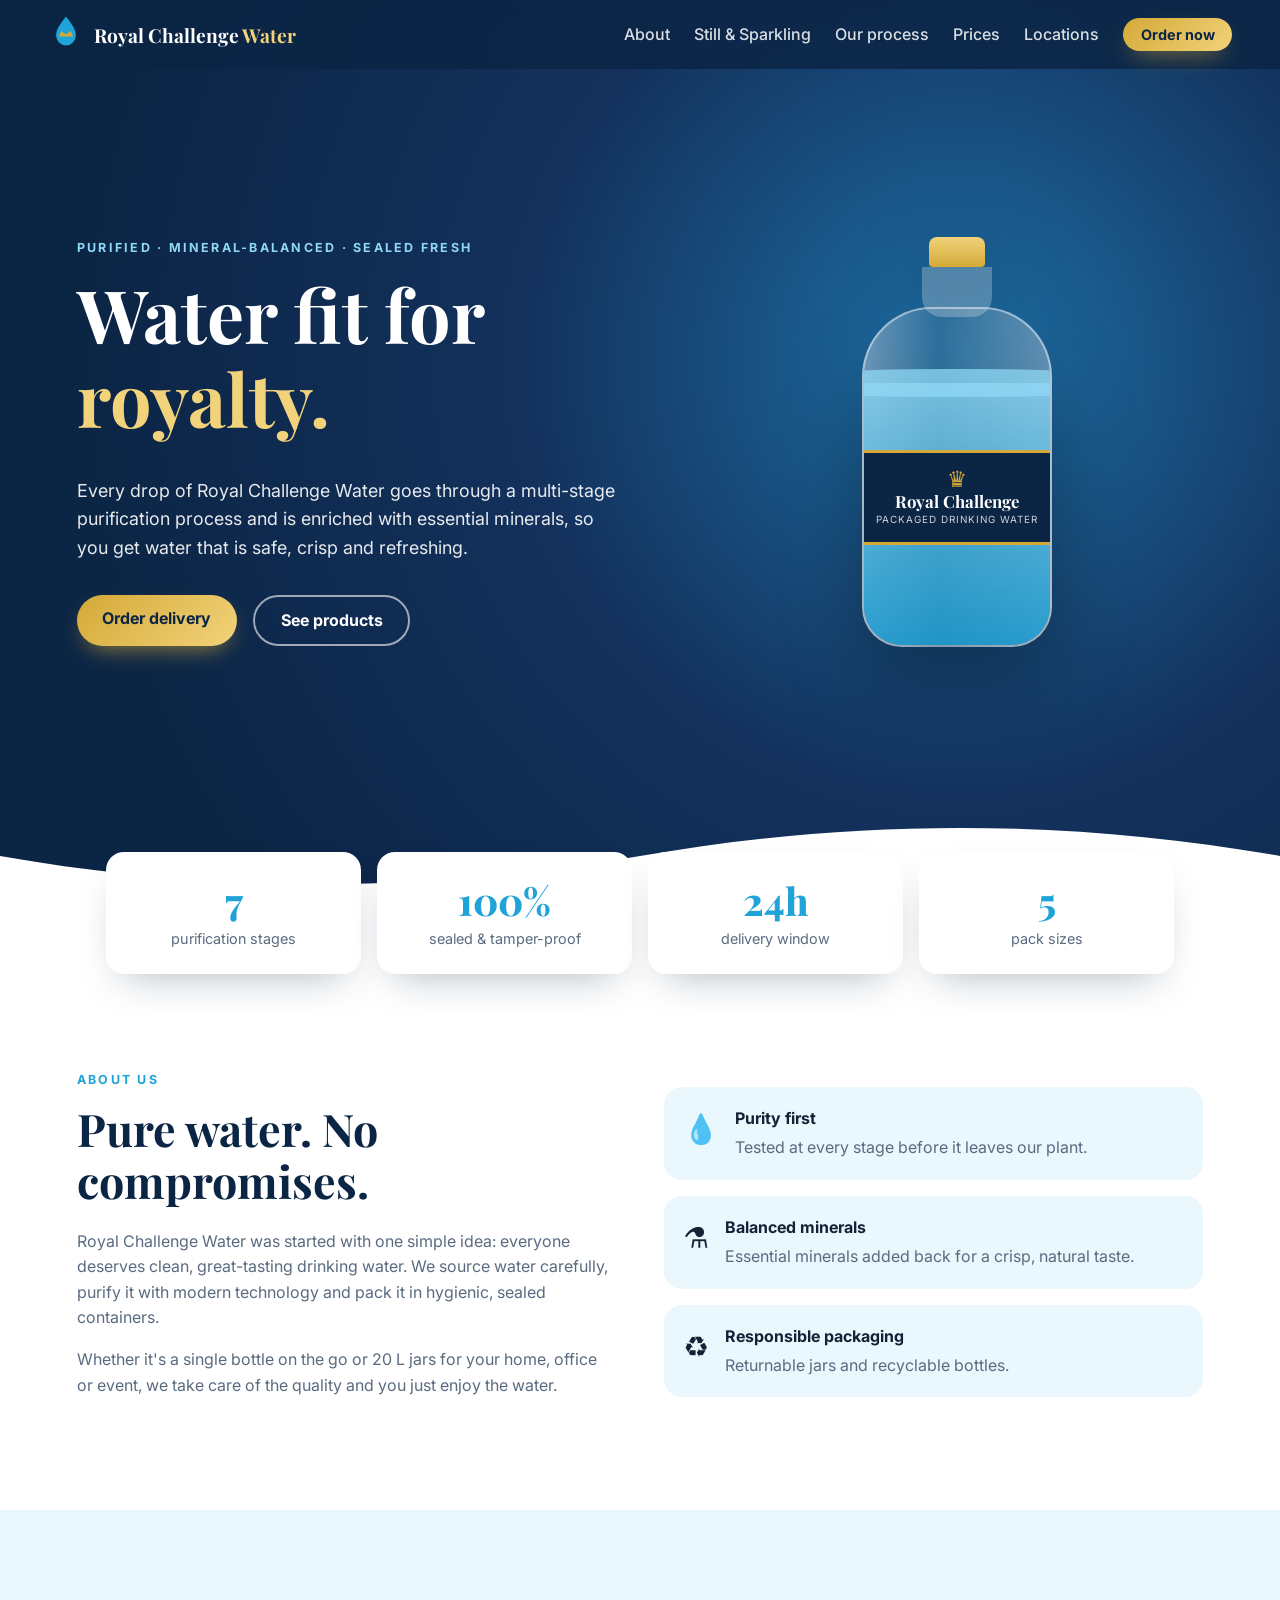
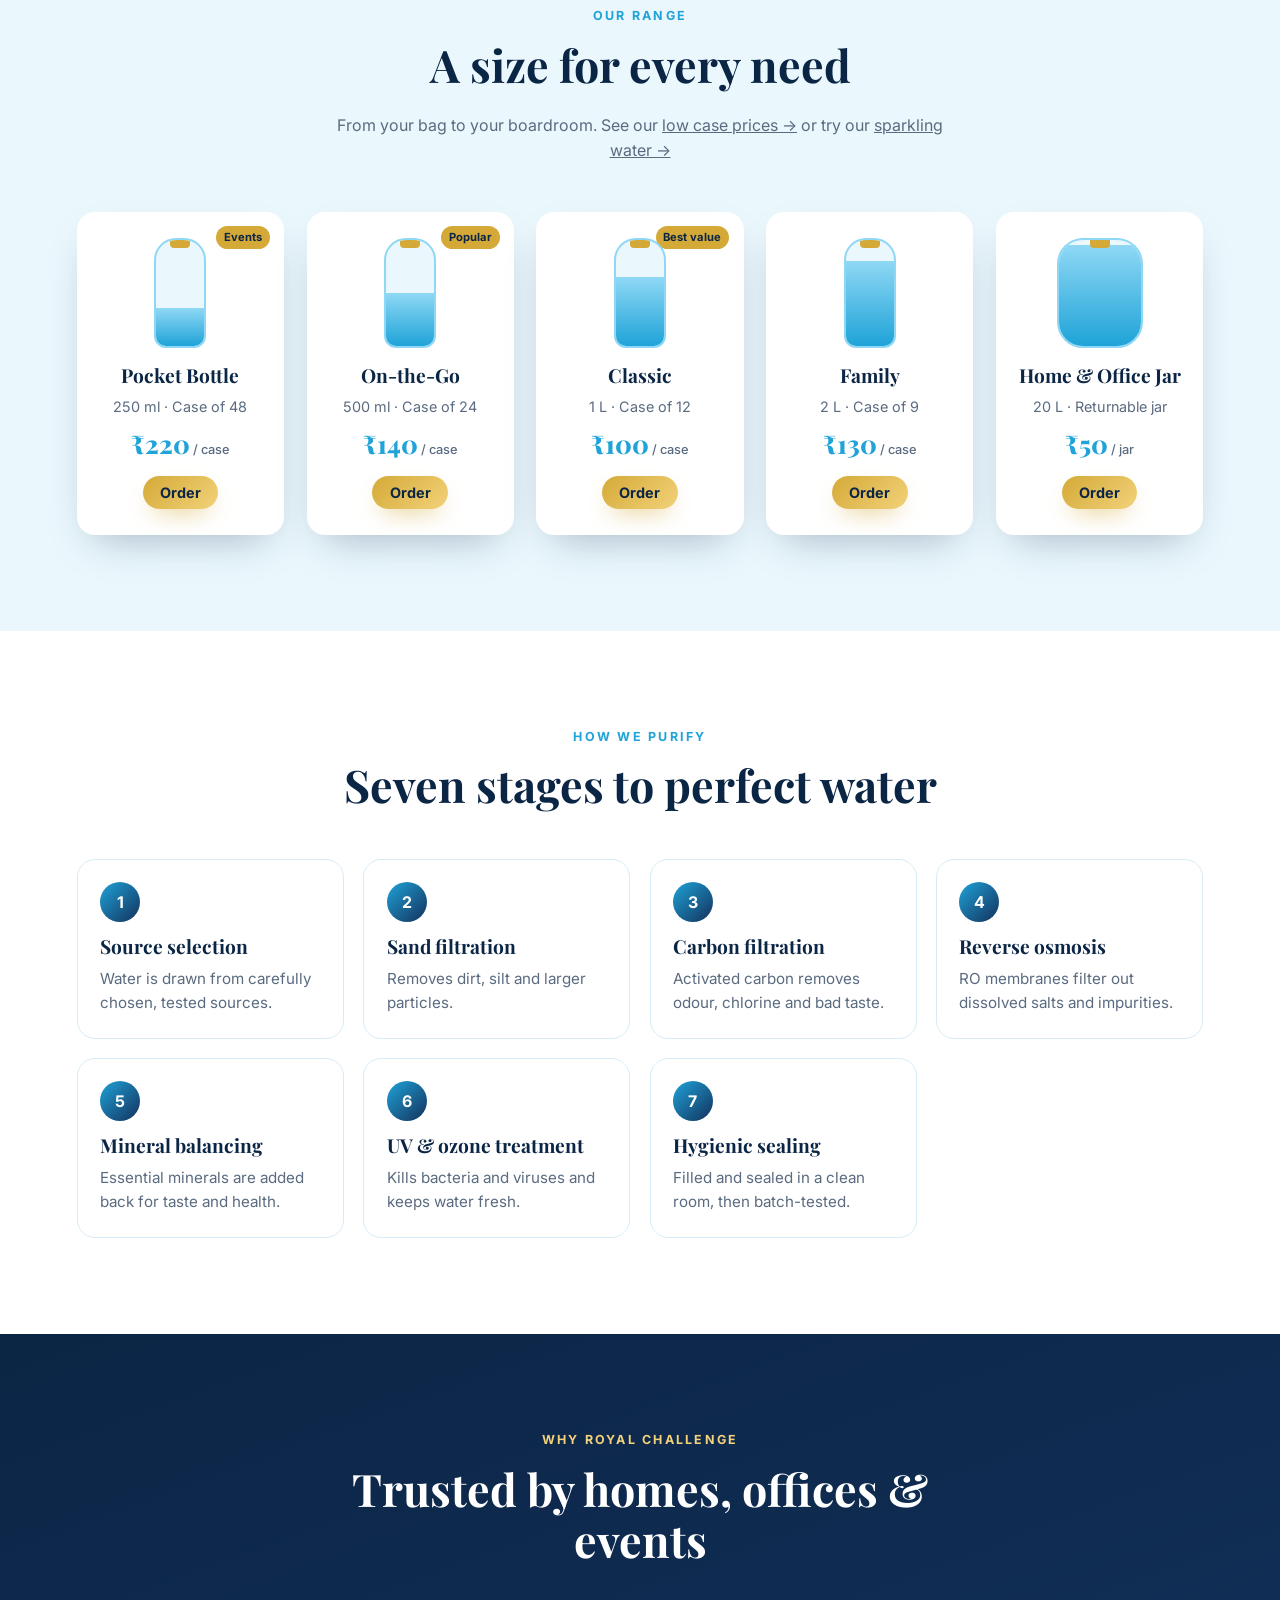
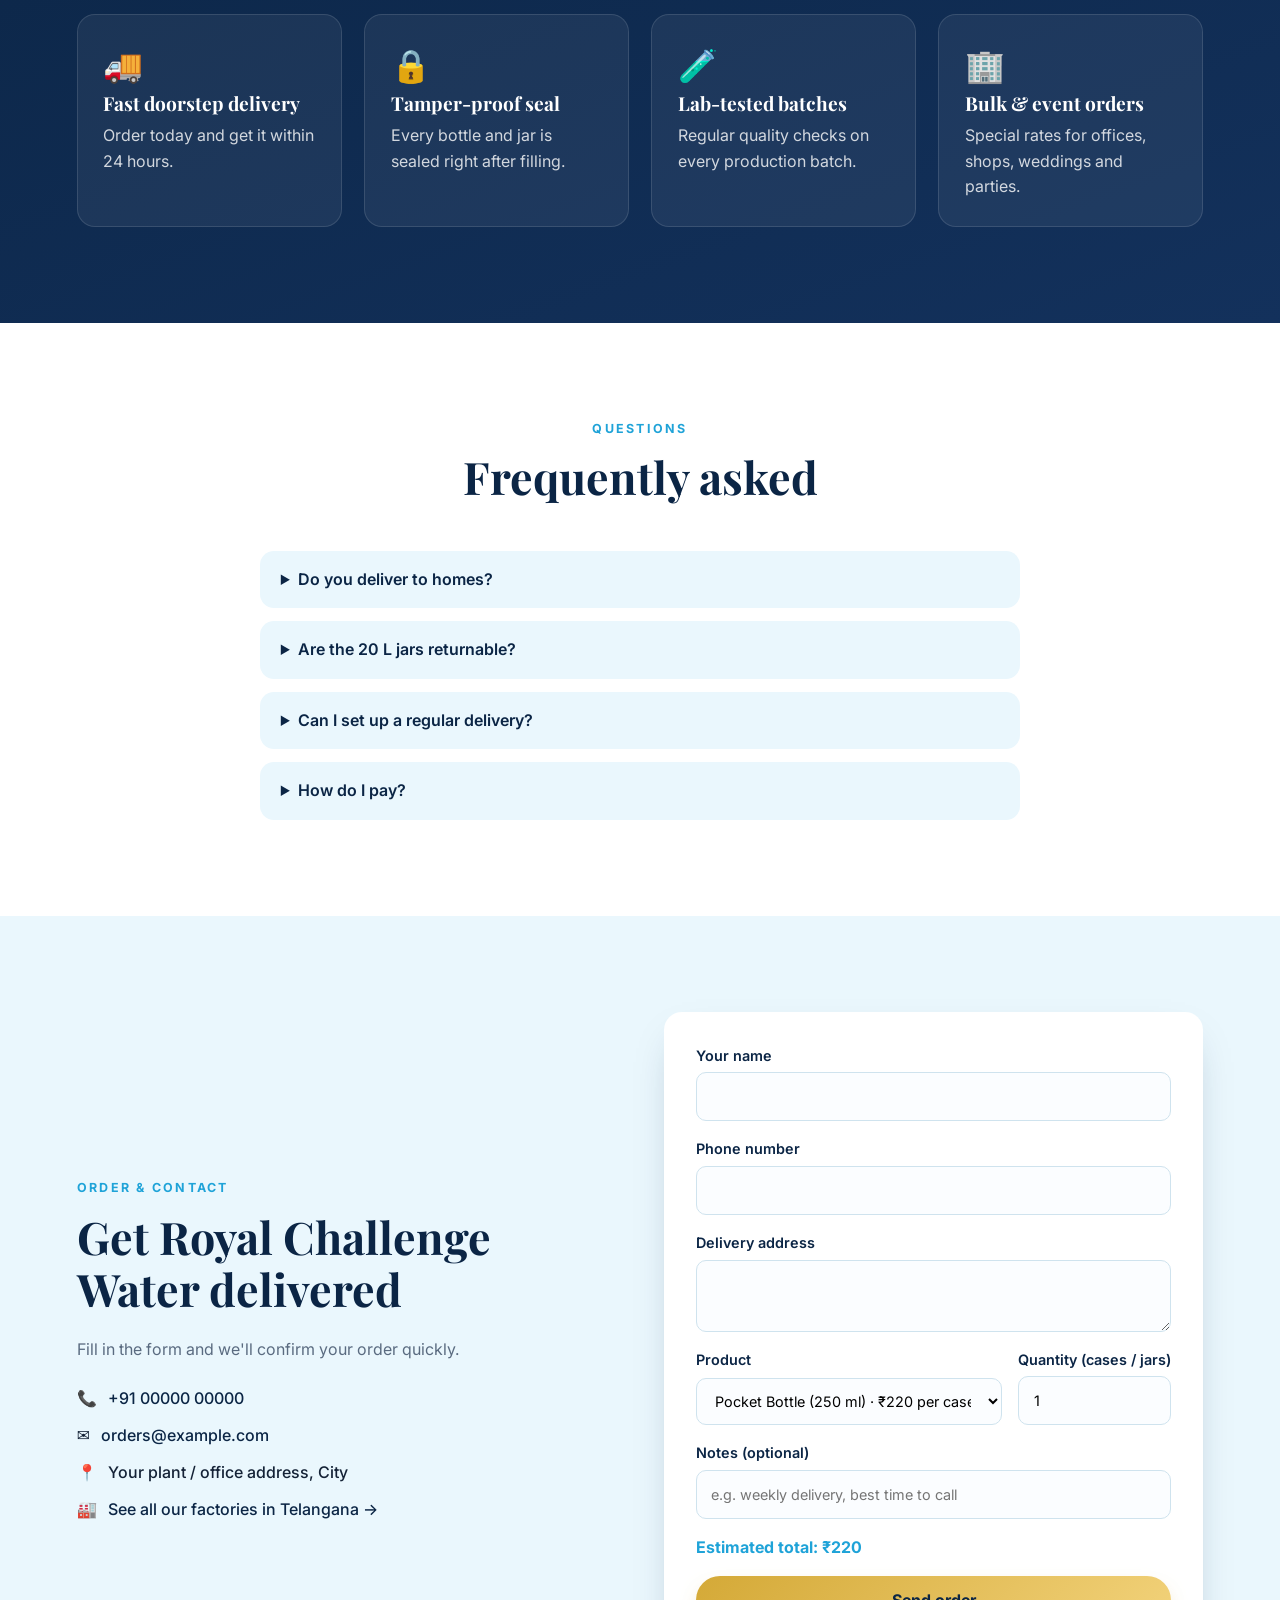
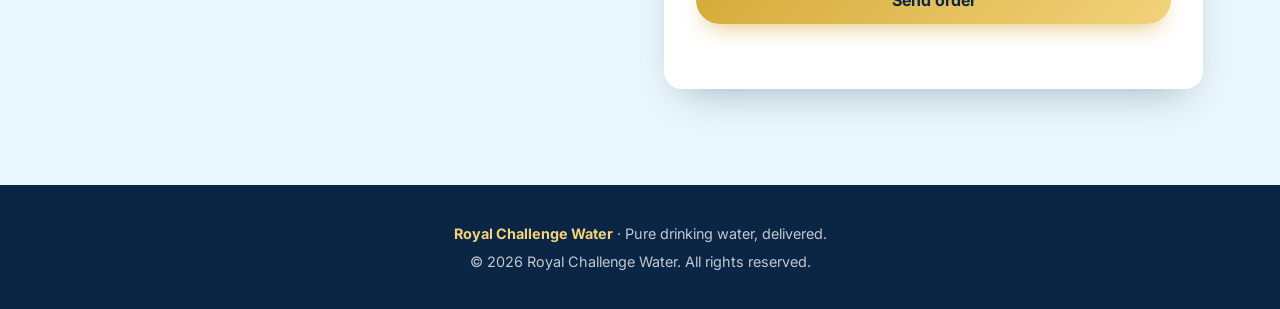
==== royal-challenge-water/index.html @ 7b2219af "Add quality & prices page with real case prices New pricing.html presents Royal Challenge Water as a" ====
<!doctype html>
<html lang="en">
<head>
  <meta charset="utf-8" />
  <meta name="viewport" content="width=device-width, initial-scale=1" />
  <title>Royal Challenge Water — Pure Drinking Water</title>
  <meta name="description" content="Royal Challenge Water: purified, mineral-balanced drinking water in bottles and 20 L jars, delivered to homes and offices." />
  <link rel="preconnect" href="https://fonts.googleapis.com" />
  <link rel="preconnect" href="https://fonts.gstatic.com" crossorigin />
  <link href="https://fonts.googleapis.com/css2?family=Playfair+Display:wght@600;700;800&family=Inter:wght@400;500;600;700&display=swap" rel="stylesheet" />
  <link rel="stylesheet" href="styles.css" />
  <link rel="icon" href="data:image/svg+xml,<svg xmlns='http://www.w3.org/2000/svg' viewBox='0 0 100 100'><text y='.9em' font-size='90'>💧</text></svg>" />
</head>
<body>
  <header class="nav" id="top">
    <a class="brand" href="#top" aria-label="Royal Challenge Water home">
      <span class="brand-crown" aria-hidden="true">
        <svg viewBox="0 0 40 40"><path d="M20 4c6 8 11 14 11 21a11 11 0 0 1-22 0c0-7 5-13 11-21z" /><path class="crown" d="M12 26l3-6 5 4 5-4 3 6z" /></svg>
      </span>
      <span class="brand-name">Royal Challenge <em>Water</em></span>
    </a>
    <button class="nav-toggle" id="nav-toggle" type="button" aria-label="Open menu" aria-expanded="false">☰</button>
    <nav class="nav-links" id="nav-links" aria-label="Main">
      <a href="#about">About</a>
      <a href="products.html">Still &amp; Sparkling</a>
      <a href="#process">Our process</a>
      <a href="pricing.html">Prices</a>
      <a href="locations.html">Locations</a>
      <a class="btn btn-small" href="#order">Order now</a>
    </nav>
  </header>

  <main>
    <!-- HERO -->
    <section class="hero">
      <div class="bubbles" id="bubbles" aria-hidden="true"></div>
      <div class="hero-copy reveal">
        <p class="eyebrow">Purified · Mineral-balanced · Sealed fresh</p>
        <h1>Water fit for <span class="gold">royalty.</span></h1>
        <p class="lead">Every drop of Royal Challenge Water goes through a multi-stage purification process and is enriched with essential minerals, so you get water that is safe, crisp and refreshing.</p>
        <div class="hero-actions">
          <a class="btn" href="#order">Order delivery</a>
          <a class="btn btn-ghost" href="#products">See products</a>
        </div>
      </div>
      <div class="hero-art reveal" aria-hidden="true">
        <div class="bottle">
          <div class="bottle-cap"></div>
          <div class="bottle-neck"></div>
          <div class="bottle-body">
            <div class="bottle-water"></div>
            <div class="bottle-label">
              <span class="label-crown">♛</span>
              <strong>Royal Challenge</strong>
              <small>Packaged Drinking Water</small>
            </div>
          </div>
        </div>
      </div>
      <svg class="wave" viewBox="0 0 1440 120" preserveAspectRatio="none" aria-hidden="true"><path d="M0 60c240 50 480 50 720 0s480-50 720 0v60H0z" /></svg>
    </section>

    <!-- STATS -->
    <section class="stats">
      <div class="stat reveal"><span class="stat-num" data-target="7">0</span><span class="stat-label">purification stages</span></div>
      <div class="stat reveal"><span class="stat-num" data-target="100" data-suffix="%">0</span><span class="stat-label">sealed &amp; tamper-proof</span></div>
      <div class="stat reveal"><span class="stat-num" data-target="24" data-suffix="h">0</span><span class="stat-label">delivery window</span></div>
      <div class="stat reveal"><span class="stat-num" data-target="5">0</span><span class="stat-label">pack sizes</span></div>
    </section>

    <!-- ABOUT -->
    <section class="section" id="about">
      <div class="split">
        <div class="reveal">
          <p class="eyebrow">About us</p>
          <h2>Pure water. No compromises.</h2>
          <p>Royal Challenge Water was started with one simple idea: everyone deserves clean, great-tasting drinking water. We source water carefully, purify it with modern technology and pack it in hygienic, sealed containers.</p>
          <p>Whether it's a single bottle on the go or 20&nbsp;L jars for your home, office or event, we take care of the quality and you just enjoy the water.</p>
        </div>
        <ul class="values reveal">
          <li><span>💧</span><div><strong>Purity first</strong><p>Tested at every stage before it leaves our plant.</p></div></li>
          <li><span>⚗️</span><div><strong>Balanced minerals</strong><p>Essential minerals added back for a crisp, natural taste.</p></div></li>
          <li><span>♻️</span><div><strong>Responsible packaging</strong><p>Returnable jars and recyclable bottles.</p></div></li>
        </ul>
      </div>
    </section>

    <!-- PRODUCTS -->
    <section class="section section-tint" id="products">
      <div class="section-head reveal">
        <p class="eyebrow">Our range</p>
        <h2>A size for every need</h2>
        <p>From your bag to your boardroom. See our <a href="pricing.html">low case prices →</a> or try our <a href="products.html">sparkling water →</a></p>
      </div>
      <div class="product-grid" id="product-grid"></div>
    </section>

    <!-- PROCESS -->
    <section class="section" id="process">
      <div class="section-head reveal">
        <p class="eyebrow">How we purify</p>
        <h2>Seven stages to perfect water</h2>
      </div>
      <ol class="process" id="process-list"></ol>
    </section>

    <!-- WHY US -->
    <section class="section section-dark" id="why">
      <div class="section-head reveal">
        <p class="eyebrow">Why Royal Challenge</p>
        <h2>Trusted by homes, offices &amp; events</h2>
      </div>
      <div class="why-grid">
        <div class="why reveal"><span>🚚</span><h3>Fast doorstep delivery</h3><p>Order today and get it within 24 hours.</p></div>
        <div class="why reveal"><span>🔒</span><h3>Tamper-proof seal</h3><p>Every bottle and jar is sealed right after filling.</p></div>
        <div class="why reveal"><span>🧪</span><h3>Lab-tested batches</h3><p>Regular quality checks on every production batch.</p></div>
        <div class="why reveal"><span>🏢</span><h3>Bulk &amp; event orders</h3><p>Special rates for offices, shops, weddings and parties.</p></div>
      </div>
    </section>

    <!-- FAQ -->
    <section class="section" id="faq">
      <div class="section-head reveal">
        <p class="eyebrow">Questions</p>
        <h2>Frequently asked</h2>
      </div>
      <div class="faq reveal">
        <details><summary>Do you deliver to homes?</summary><p>Yes. We deliver bottles and 20 L jars to homes, apartments, offices and shops in our service area.</p></details>
        <details><summary>Are the 20 L jars returnable?</summary><p>Yes. Pay a one-time jar deposit, then swap your empty jar for a full one on every refill.</p></details>
        <details><summary>Can I set up a regular delivery?</summary><p>Of course. Tell us how many jars you need each week in the order form and we'll set up a schedule.</p></details>
        <details><summary>How do I pay?</summary><p>Cash or UPI on delivery. Businesses can also ask about monthly billing.</p></details>
      </div>
    </section>

    <!-- ORDER -->
    <section class="section section-tint" id="order">
      <div class="split">
        <div class="reveal">
          <p class="eyebrow">Order &amp; contact</p>
          <h2>Get Royal Challenge Water delivered</h2>
          <p>Fill in the form and we'll confirm your order quickly.</p>
          <ul class="contact">
            <li><span>📞</span><a id="contact-phone" href="#"></a></li>
            <li><span>✉️</span><a id="contact-email" href="#"></a></li>
            <li><span>📍</span><span id="contact-address"></span></li>
            <li><span>🏭</span><a href="locations.html">See all our factories in Telangana →</a></li>
          </ul>
        </div>
        <form class="order-form reveal" id="order-form" novalidate>
          <label>Your name<input name="name" required autocomplete="name" /></label>
          <label>Phone number<input name="phone" type="tel" required autocomplete="tel" /></label>
          <label>Delivery address<textarea name="address" rows="2" required autocomplete="street-address"></textarea></label>
          <div class="form-row">
            <label>Product<select name="product" id="order-product"></select></label>
            <label>Quantity (cases / jars)<input name="qty" type="number" min="1" value="1" required /></label>
          </div>
          <label>Notes (optional)<input name="notes" placeholder="e.g. weekly delivery, best time to call" /></label>
          <p class="order-total" id="order-total"></p>
          <button class="btn" type="submit">Send order</button>
          <p class="form-msg" id="form-msg" role="status"></p>
        </form>
      </div>
    </section>
  </main>

  <footer class="footer">
    <p><strong>Royal Challenge Water</strong> · Pure drinking water, delivered.</p>
    <p>&copy; <span id="year"></span> Royal Challenge Water. All rights reserved.</p>
  </footer>

  <script src="script.js"></script>
</body>
</html>
---- royal-challenge-water/styles.css ----
:root {
  --navy: #0b2545;
  --navy-2: #13315c;
  --aqua: #1fa3d8;
  --aqua-light: #8fd8f5;
  --sky: #eaf7fd;
  --gold: #d4a937;
  --gold-light: #f2d27a;
  --ink: #142236;
  --muted: #5a6b80;
  --white: #ffffff;
  --radius: 18px;
  --shadow: 0 18px 40px -18px rgba(11, 37, 69, 0.35);
}

* { box-sizing: border-box; }
html { scroll-behavior: smooth; }
body {
  margin: 0;
  font-family: "Inter", system-ui, sans-serif;
  color: var(--ink);
  background: var(--white);
  line-height: 1.6;
  overflow-x: hidden;
}
h1, h2, h3 { font-family: "Playfair Display", Georgia, serif; line-height: 1.15; margin: 0 0 0.5em; }
h2 { font-size: clamp(1.9rem, 4vw, 2.8rem); color: var(--navy); }
h3 { font-size: 1.2rem; }
a { color: inherit; }
img { max-width: 100%; }

/* ---------- Buttons ---------- */
.btn {
  display: inline-block;
  padding: 0.85em 1.6em;
  border-radius: 999px;
  border: 0;
  background: linear-gradient(135deg, var(--gold), var(--gold-light));
  color: var(--navy);
  font: 700 1rem "Inter", sans-serif;
  text-decoration: none;
  cursor: pointer;
  box-shadow: 0 10px 24px -10px rgba(212, 169, 55, 0.8);
  transition: transform 0.2s, box-shadow 0.2s;
}
.btn:hover { transform: translateY(-2px); box-shadow: 0 14px 28px -10px rgba(212, 169, 55, 0.9); }
.btn-ghost { background: transparent; color: var(--white); border: 2px solid rgba(255, 255, 255, 0.6); box-shadow: none; }
.btn-ghost:hover { background: rgba(255, 255, 255, 0.12); box-shadow: none; }
.btn-small { padding: 0.55em 1.2em; font-size: 0.9rem; }

/* ---------- Nav ---------- */
.nav {
  position: fixed; inset: 0 0 auto 0; z-index: 50;
  display: flex; align-items: center; justify-content: space-between; gap: 1rem;
  padding: 0.8rem clamp(1rem, 4vw, 3rem);
  background: rgba(11, 37, 69, 0.85);
  backdrop-filter: blur(10px);
  color: var(--white);
}
.brand { display: flex; align-items: center; gap: 0.6rem; text-decoration: none; }
.brand-crown svg { width: 36px; height: 36px; fill: var(--aqua); }
.brand-crown .crown { fill: var(--gold); }
.brand-name { font: 700 1.2rem "Playfair Display", serif; }
.brand-name em { color: var(--gold-light); font-style: normal; }
.nav-links { display: flex; align-items: center; gap: 1.5rem; }
.nav-links a:not(.btn) { text-decoration: none; font-weight: 500; opacity: 0.85; }
.nav-links a:not(.btn):hover { opacity: 1; color: var(--aqua-light); }
.nav-toggle { display: none; background: none; border: 0; color: var(--white); font-size: 1.6rem; cursor: pointer; }

/* ---------- Hero ---------- */
.hero {
  position: relative;
  min-height: 100vh;
  display: grid; grid-template-columns: 1.1fr 0.9fr; align-items: center; gap: 2rem;
  padding: 7rem clamp(1rem, 6vw, 6rem) 8rem;
  background: radial-gradient(circle at 75% 40%, #1d6fa5 0%, var(--navy-2) 40%, var(--navy) 80%);
  color: var(--white);
  overflow: hidden;
}
.hero h1 { font-size: clamp(2.6rem, 6vw, 4.6rem); }
.gold { color: var(--gold-light); }
.eyebrow { text-transform: uppercase; letter-spacing: 0.18em; font-size: 0.78rem; font-weight: 700; color: var(--aqua); margin: 0 0 0.8rem; }
.hero .eyebrow { color: var(--aqua-light); }
.lead { font-size: 1.12rem; max-width: 34rem; opacity: 0.9; }
.hero-actions { display: flex; gap: 1rem; flex-wrap: wrap; margin-top: 2rem; }
.hero-copy, .hero-art { position: relative; z-index: 2; }
.wave { position: absolute; bottom: -1px; left: 0; width: 100%; height: 90px; fill: var(--white); z-index: 2; }

.bubbles { position: absolute; inset: 0; z-index: 1; pointer-events: none; }
.bubbles span {
  position: absolute; bottom: -40px; border-radius: 50%;
  background: radial-gradient(circle at 30% 30%, rgba(255,255,255,0.7), rgba(143,216,245,0.15));
  animation: rise linear infinite;
}
@keyframes rise {
  to { transform: translate(30px, -110vh); opacity: 0; }
}

/* Big bottle */
.hero-art { display: flex; justify-content: center; }
.bottle { display: flex; flex-direction: column; align-items: center; animation: float 5s ease-in-out infinite; filter: drop-shadow(0 30px 40px rgba(0,0,0,0.35)); }
@keyframes float { 50% { transform: translateY(-16px) rotate(-2deg); } }
.bottle-cap { width: 56px; height: 30px; background: linear-gradient(var(--gold-light), var(--gold)); border-radius: 8px 8px 4px 4px; }
.bottle-neck { width: 70px; height: 50px; background: rgba(255,255,255,0.25); border-radius: 0 0 20px 20px; }
.bottle-body {
  position: relative; width: 190px; height: 340px; margin-top: -10px;
  border-radius: 70px 70px 40px 40px;
  background: linear-gradient(90deg, rgba(255,255,255,0.35), rgba(255,255,255,0.08) 40%, rgba(255,255,255,0.3));
  border: 2px solid rgba(255,255,255,0.45);
  overflow: hidden;
}
.bottle-water {
  position: absolute; inset: 22% 0 0 0;
  background: linear-gradient(rgba(143,216,245,0.75), rgba(31,163,216,0.85));
}
.bottle-water::before {
  content: ""; position: absolute; top: -14px; left: -50%; width: 200%; height: 28px;
  background: rgba(143,216,245,0.75); border-radius: 45%;
  animation: slosh 4s ease-in-out infinite;
}
@keyframes slosh { 50% { transform: translateX(12%) rotate(3deg); } }
.bottle-label {
  position: absolute; left: 0; right: 0; top: 42%;
  padding: 0.9rem 0.5rem; text-align: center;
  background: var(--navy); border-block: 3px solid var(--gold);
  display: flex; flex-direction: column;
}
.label-crown { color: var(--gold); font-size: 1.4rem; line-height: 1; }
.bottle-label strong { font: 700 1.05rem "Playfair Display", serif; }
.bottle-label small { font-size: 0.62rem; letter-spacing: 0.1em; text-transform: uppercase; opacity: 0.8; }

/* ---------- Stats ---------- */
.stats {
  display: grid; grid-template-columns: repeat(4, 1fr); gap: 1rem;
  max-width: 1100px; margin: -3rem auto 0; padding: 0 1rem; position: relative; z-index: 3;
}
.stat { background: var(--white); border-radius: var(--radius); padding: 1.4rem; text-align: center; box-shadow: var(--shadow); }
.stat-num { display: block; font: 800 2.4rem "Playfair Display", serif; color: var(--aqua); }
.stat-label { color: var(--muted); font-size: 0.9rem; }

/* ---------- Sections ---------- */
.section { padding: 6rem clamp(1rem, 6vw, 6rem); }
.section-tint { background: var(--sky); }
.section-dark { background: linear-gradient(160deg, var(--navy), var(--navy-2)); color: var(--white); }
.section-dark h2 { color: var(--white); }
.section-dark .eyebrow { color: var(--gold-light); }
.section-head { text-align: center; max-width: 640px; margin: 0 auto 3rem; }
.section-head p:not(.eyebrow) { color: var(--muted); }
.split { display: grid; grid-template-columns: 1fr 1fr; gap: 3rem; align-items: center; max-width: 1150px; margin: 0 auto; }
.split > div > p:not(.eyebrow) { color: var(--muted); }

.values { list-style: none; margin: 0; padding: 0; display: grid; gap: 1rem; }
.values li { display: flex; gap: 1rem; align-items: flex-start; background: var(--sky); padding: 1.2rem; border-radius: var(--radius); }
.values li > span { font-size: 1.8rem; }
.values p { margin: 0.2rem 0 0; color: var(--muted); }

/* ---------- Products ---------- */
.product-grid { display: grid; grid-template-columns: repeat(auto-fit, minmax(190px, 1fr)); gap: 1.4rem; max-width: 1150px; margin: 0 auto; }
.product {
  position: relative; background: var(--white); border-radius: var(--radius); padding: 1.6rem 1.2rem;
  text-align: center; box-shadow: var(--shadow); transition: transform 0.25s;
}
.product:hover { transform: translateY(-6px); }
.product h3 { color: var(--navy); margin-top: 1rem; }
.product-tag { position: absolute; top: 0.9rem; right: 0.9rem; background: var(--gold); color: var(--navy); font-size: 0.7rem; font-weight: 700; padding: 0.2em 0.7em; border-radius: 999px; }
.product-size { color: var(--muted); font-size: 0.9rem; margin: 0; }
.product-price { font: 800 1.6rem "Playfair Display", serif; color: var(--aqua); margin: 0.5rem 0 1rem; }
.product-price small { font: 500 0.8rem "Inter", sans-serif; color: var(--muted); }

.mini-bottle {
  position: relative; width: 52px; height: 110px; margin: 0 auto;
  border: 2px solid var(--aqua-light); border-radius: 22px 22px 12px 12px; overflow: hidden;
  background: var(--sky);
}
.mini-bottle::before { content: ""; position: absolute; top: 0; left: 50%; transform: translateX(-50%); width: 20px; height: 8px; background: var(--gold); border-radius: 0 0 4px 4px; z-index: 1; }
.mini-bottle span { position: absolute; left: 0; right: 0; bottom: 0; height: calc(var(--fill) * 100%); background: linear-gradient(var(--aqua-light), var(--aqua)); }
.mini-bottle.jar { width: 86px; border-radius: 26px; }

/* ---------- Process ---------- */
.process { list-style: none; margin: 0 auto; padding: 0; max-width: 1150px; display: grid; grid-template-columns: repeat(auto-fit, minmax(230px, 1fr)); gap: 1.2rem; }
.step { background: var(--white); border: 1px solid #d7ecf6; border-radius: var(--radius); padding: 1.4rem; }
.step-num { display: inline-grid; place-items: center; width: 40px; height: 40px; border-radius: 50%; background: linear-gradient(135deg, var(--aqua), var(--navy-2)); color: var(--white); font-weight: 700; margin-bottom: 0.8rem; }
.step h3 { color: var(--navy); }
.step p { margin: 0; color: var(--muted); font-size: 0.95rem; }

/* ---------- Why ---------- */
.why-grid { display: grid; grid-template-columns: repeat(auto-fit, minmax(220px, 1fr)); gap: 1.4rem; max-width: 1150px; margin: 0 auto; }
.why { background: rgba(255,255,255,0.06); border: 1px solid rgba(255,255,255,0.12); border-radius: var(--radius); padding: 1.6rem; }
.why > span { font-size: 2rem; }
.why p { opacity: 0.8; margin: 0; }

/* ---------- FAQ ---------- */
.faq { max-width: 760px; margin: 0 auto; display: grid; gap: 0.8rem; }
.faq details { background: var(--sky); border-radius: 14px; padding: 1rem 1.3rem; }
.faq summary { cursor: pointer; font-weight: 600; color: var(--navy); }
.faq details p { margin: 0.7rem 0 0; color: var(--muted); }

/* ---------- Order ---------- */
.contact { list-style: none; padding: 0; margin: 1.5rem 0 0; display: grid; gap: 0.7rem; }
.contact li { display: flex; gap: 0.7rem; align-items: center; font-weight: 500; }
.contact a { text-decoration: none; color: var(--navy); }
.order-form { background: var(--white); padding: 2rem; border-radius: var(--radius); box-shadow: var(--shadow); display: grid; gap: 1rem; }
.order-form label { display: grid; gap: 0.35rem; font-weight: 600; font-size: 0.9rem; color: var(--navy); }
.order-form input, .order-form select, .order-form textarea {
  font: inherit; font-weight: 400; padding: 0.75rem 0.9rem; border: 1.5px solid #cfe3ee; border-radius: 10px; background: #fbfdff; width: 100%;
}
.order-form input:focus, .order-form select:focus, .order-form textarea:focus { outline: none; border-color: var(--aqua); box-shadow: 0 0 0 3px rgba(31,163,216,0.18); }
.form-row { display: grid; grid-template-columns: 2fr 1fr; gap: 1rem; }
.order-total { margin: 0; font-weight: 700; color: var(--aqua); }
.form-msg { margin: 0; font-size: 0.9rem; min-height: 1.2em; }
.form-msg.ok { color: #1a8a4a; }
.form-msg.error { color: #c0392b; }

/* ---------- Footer ---------- */
.footer { background: var(--navy); color: rgba(255,255,255,0.75); text-align: center; padding: 2rem 1rem; font-size: 0.9rem; }
.footer p { margin: 0.3rem 0; }
.footer strong { color: var(--gold-light); }

/* ---------- Reveal ---------- */
.reveal { opacity: 0; transform: translateY(28px); transition: opacity 0.7s ease, transform 0.7s ease; }
.reveal.visible { opacity: 1; transform: none; }

/* ---------- Responsive ---------- */
@media (max-width: 900px) {
  .hero { grid-template-columns: 1fr; text-align: center; padding-top: 6.5rem; }
  .hero .lead { margin-inline: auto; }
  .hero-actions { justify-content: center; }
  .bottle-body { width: 150px; height: 260px; }
  .stats { grid-template-columns: repeat(2, 1fr); }
  .split { grid-template-columns: 1fr; }
}
@media (max-width: 980px) {
  .nav-toggle { display: block; }
  .nav-links {
    position: fixed; top: 60px; left: 0; right: 0;
    flex-direction: column; gap: 1rem; padding: 1.5rem;
    background: var(--navy);
    transform: translateY(-130%); transition: transform 0.3s;
  }
  .menu-open .nav-links { transform: none; }
}
@media (max-width: 760px) {
  .section { padding: 4rem 1rem; }
  .form-row { grid-template-columns: 1fr; }
}
@media (prefers-reduced-motion: reduce) {
  *, *::before, *::after { animation: none !important; transition: none !important; }
  .reveal { opacity: 1; transform: none; }
}

/* ---------- Locations page ---------- */
.page-hero {
  position: relative; overflow: hidden;
  padding: 8rem clamp(1rem, 6vw, 6rem) 7rem; text-align: center;
  background: radial-gradient(circle at 50% 0%, #1d6fa5 0%, var(--navy-2) 45%, var(--navy) 85%);
  color: var(--white);
}
.page-hero h1 { font-size: clamp(2.2rem, 5vw, 3.8rem); }
.page-hero .eyebrow { color: var(--aqua-light); }
.page-hero .lead { margin: 0 auto; }
.page-hero-stats { display: flex; justify-content: center; gap: 1rem; flex-wrap: wrap; margin-top: 1.8rem; }
.page-hero-stats span { background: rgba(255,255,255,0.1); border: 1px solid rgba(255,255,255,0.2); border-radius: 999px; padding: 0.5em 1.2em; }
.page-hero-stats strong { color: var(--gold-light); font-size: 1.2rem; }
.nav-links a[aria-current="page"] { opacity: 1; color: var(--gold-light); }

.locations { padding-top: 3rem; }
.locations-layout { display: grid; grid-template-columns: 380px 1fr; gap: 2rem; max-width: 1200px; margin: 0 auto; align-items: start; }
.locations-head { display: flex; align-items: center; justify-content: space-between; gap: 1rem; flex-wrap: wrap; margin-bottom: 1rem; }
.locations-head h2 { font-size: 1.6rem; margin: 0; }
.btn-outline { background: transparent; color: var(--navy); border: 2px solid var(--aqua); box-shadow: none; }
.btn-outline:hover { background: var(--sky); box-shadow: none; }

.location-list { list-style: none; margin: 0; padding: 0; display: grid; gap: 0.9rem; }
.location-list li { position: relative; }
.location-card {
  width: 100%; text-align: left; font: inherit; color: inherit; cursor: pointer;
  display: grid; gap: 0.3rem;
  padding: 1.1rem 1.2rem 2.4rem; border-radius: var(--radius);
  background: var(--white); border: 2px solid #d7ecf6;
  transition: border-color 0.2s, box-shadow 0.2s, transform 0.2s;
}
.location-card:hover { transform: translateY(-2px); border-color: var(--aqua-light); }
.location-card.active { border-color: var(--aqua); box-shadow: var(--shadow); }
.location-card strong { font: 700 1.15rem "Playfair Display", serif; color: var(--navy); }
.location-type { justify-self: start; font-size: 0.72rem; font-weight: 700; text-transform: uppercase; letter-spacing: 0.08em; padding: 0.2em 0.7em; border-radius: 999px; background: var(--sky); color: var(--aqua); }
.location-type.factory { background: #fbf2d8; color: #9a7413; }
.location-area, .location-meta { font-size: 0.88rem; color: var(--muted); }
.location-dir { position: absolute; left: 1.2rem; bottom: 0.8rem; font-size: 0.85rem; font-weight: 600; color: var(--aqua); text-decoration: none; }
.location-dir:hover { text-decoration: underline; }

.map-wrap { position: sticky; top: 90px; margin: 0; border-radius: var(--radius); overflow: hidden; box-shadow: var(--shadow); background: var(--sky); }
.map-wrap iframe { display: block; width: 100%; height: 560px; border: 0; }
.map-wrap figcaption { padding: 0.9rem 1.2rem; font-weight: 600; color: var(--navy); background: var(--white); }

@media (max-width: 900px) {
  .locations-layout { grid-template-columns: 1fr; }
  .map-wrap { position: static; order: -1; }
  .map-wrap iframe { height: 380px; }
}

/* ---------- Still vs Sparkling page ---------- */
.sparkle-text { color: var(--aqua-light); text-shadow: 0 0 18px rgba(143,216,245,0.7); }
.on-dark { color: rgba(255,255,255,0.8) !important; }
.versus { display: grid; grid-template-columns: 1fr auto 1fr; gap: 2rem; align-items: center; max-width: 1100px; margin: 0 auto; }
.vs-card { border-radius: 24px; padding: 2.2rem; box-shadow: var(--shadow); }
.vs-still { background: linear-gradient(160deg, #ffffff, var(--sky)); border: 2px solid #d7ecf6; }
.vs-sparkling { background: linear-gradient(160deg, var(--navy-2), var(--navy)); color: var(--white); }
.vs-sparkling h2 { color: var(--white); }
.vs-sparkling .eyebrow { color: var(--gold-light); }
.vs-sparkling > p:not(.eyebrow) { opacity: 0.85; }
.vs-points { list-style: none; padding: 0; margin: 1rem 0 1.5rem; display: grid; gap: 0.4rem; font-weight: 500; }
.vs-badge { width: 70px; height: 70px; border-radius: 50%; display: grid; place-items: center; background: linear-gradient(135deg, var(--gold), var(--gold-light)); color: var(--navy); font: 800 1.4rem "Playfair Display", serif; box-shadow: var(--shadow); }

.vs-glass { position: relative; width: 80px; height: 110px; margin-bottom: 1.2rem; border: 3px solid var(--aqua-light); border-top: 0; border-radius: 0 0 18px 18px; overflow: hidden; clip-path: polygon(0 0, 100% 0, 90% 100%, 10% 100%); }
.vs-water { position: absolute; inset: 25% 0 0; background: linear-gradient(var(--aqua-light), var(--aqua)); }
.fizz { position: absolute; inset: 25% 0 0; }
.fizz::before, .fizz::after, .mini-bottle.sparkling::after {
  content: ""; position: absolute; inset: 0;
  background-image:
    radial-gradient(circle, rgba(255,255,255,0.95) 1.6px, transparent 2px),
    radial-gradient(circle, rgba(255,255,255,0.8) 1.2px, transparent 1.6px);
  background-size: 14px 18px, 10px 13px;
  background-position: 2px 0, 7px 5px;
  animation: fizz 2.2s linear infinite;
}
.fizz::after { animation-duration: 3.1s; opacity: 0.7; background-size: 18px 22px, 12px 16px; }
@keyframes fizz { to { background-position: 2px -72px, 7px -60px; } }

.tabs { display: flex; justify-content: center; gap: 0.6rem; flex-wrap: wrap; margin: -1.5rem 0 2.2rem; }
.tab { font: 600 0.95rem "Inter", sans-serif; padding: 0.6em 1.4em; border-radius: 999px; border: 2px solid #cfe3ee; background: var(--white); color: var(--navy); cursor: pointer; transition: all 0.2s; }
.tab:hover { border-color: var(--aqua); }
.tab.active { background: var(--navy); border-color: var(--navy); color: var(--white); }
.product[hidden] { display: none; }

.type-pill { display: inline-block; font-size: 0.7rem; font-weight: 700; padding: 0.2em 0.7em; border-radius: 999px; margin-bottom: 0.8rem; }
.type-pill.still { background: var(--sky); color: var(--aqua); }
.type-pill.sparkling { background: var(--navy); color: var(--aqua-light); }
.mini-bottle.sparkling::after { z-index: 0; top: auto; height: calc(var(--fill) * 100%); background-size: 10px 13px, 7px 9px; }
.mini-bottle.lemon span { background: linear-gradient(#fff6b8, #e8d34a); }
.mini-bottle.mint span { background: linear-gradient(#c9f5df, #4cc58f); }

.table-wrap { max-width: 900px; margin: 0 auto; overflow-x: auto; border-radius: var(--radius); box-shadow: var(--shadow); }
.compare { width: 100%; border-collapse: collapse; background: var(--white); min-width: 520px; }
.compare th, .compare td { padding: 1rem 1.2rem; text-align: left; border-bottom: 1px solid #e3f0f7; }
.compare thead th { background: var(--navy); color: var(--white); font-family: "Playfair Display", serif; font-size: 1.1rem; }
.compare thead th:last-child { background: var(--navy-2); }
.compare tbody th { color: var(--navy); width: 26%; }
.compare tbody td { color: var(--muted); }
.compare tbody tr:nth-child(even) { background: #f7fbfe; }

@media (max-width: 900px) {
  .versus { grid-template-columns: 1fr; }
  .vs-badge { justify-self: center; }
}

/* ---------- Quality & prices page ---------- */
.quality { background: var(--sky); border-radius: var(--radius); padding: 1.6rem; }
.quality > span { font-size: 2rem; }
.quality h3 { color: var(--navy); }
.quality p { margin: 0; color: var(--muted); }

.price-grid { display: grid; grid-template-columns: repeat(auto-fit, minmax(190px, 1fr)); gap: 1.2rem; max-width: 1200px; margin: 0 auto; }
.price-card { position: relative; background: var(--white); border-radius: 22px; padding: 2rem 1.4rem; text-align: center; box-shadow: var(--shadow); border-top: 5px solid var(--gold); transition: transform 0.25s; }
.price-card:hover { transform: translateY(-6px); }
.price-card h3 { color: var(--navy); font-size: 1.5rem; margin: 1rem 0 0.2rem; }
.price-pack { margin: 0; color: var(--muted); font-weight: 500; }
.price-big { font: 800 2.8rem "Playfair Display", serif; color: var(--aqua); margin: 0.6rem 0 0; line-height: 1.1; }
.price-big small { font: 500 0.9rem "Inter", sans-serif; color: var(--muted); }
.price-each { display: inline-block; margin: 0.6rem 0 1.2rem; padding: 0.25em 0.9em; border-radius: 999px; background: #fbf2d8; color: #9a7413; font-weight: 700; font-size: 0.85rem; }

.calc { background: var(--white); padding: 2rem; border-radius: var(--radius); box-shadow: var(--shadow); display: grid; gap: 1rem; }
.calc label { display: grid; gap: 0.35rem; font-weight: 600; font-size: 0.9rem; color: var(--navy); }
.calc input, .calc select { font: inherit; font-weight: 400; padding: 0.75rem 0.9rem; border: 1.5px solid #cfe3ee; border-radius: 10px; background: #fbfdff; width: 100%; }
.calc-result { display: grid; grid-template-columns: 1fr 1fr; gap: 1rem; }
.calc-result div { background: var(--sky); border-radius: 14px; padding: 1rem; text-align: center; }
.calc-result span { display: block; color: var(--muted); font-size: 0.85rem; }
.calc-result strong { font: 800 1.8rem "Playfair Display", serif; color: var(--navy); }
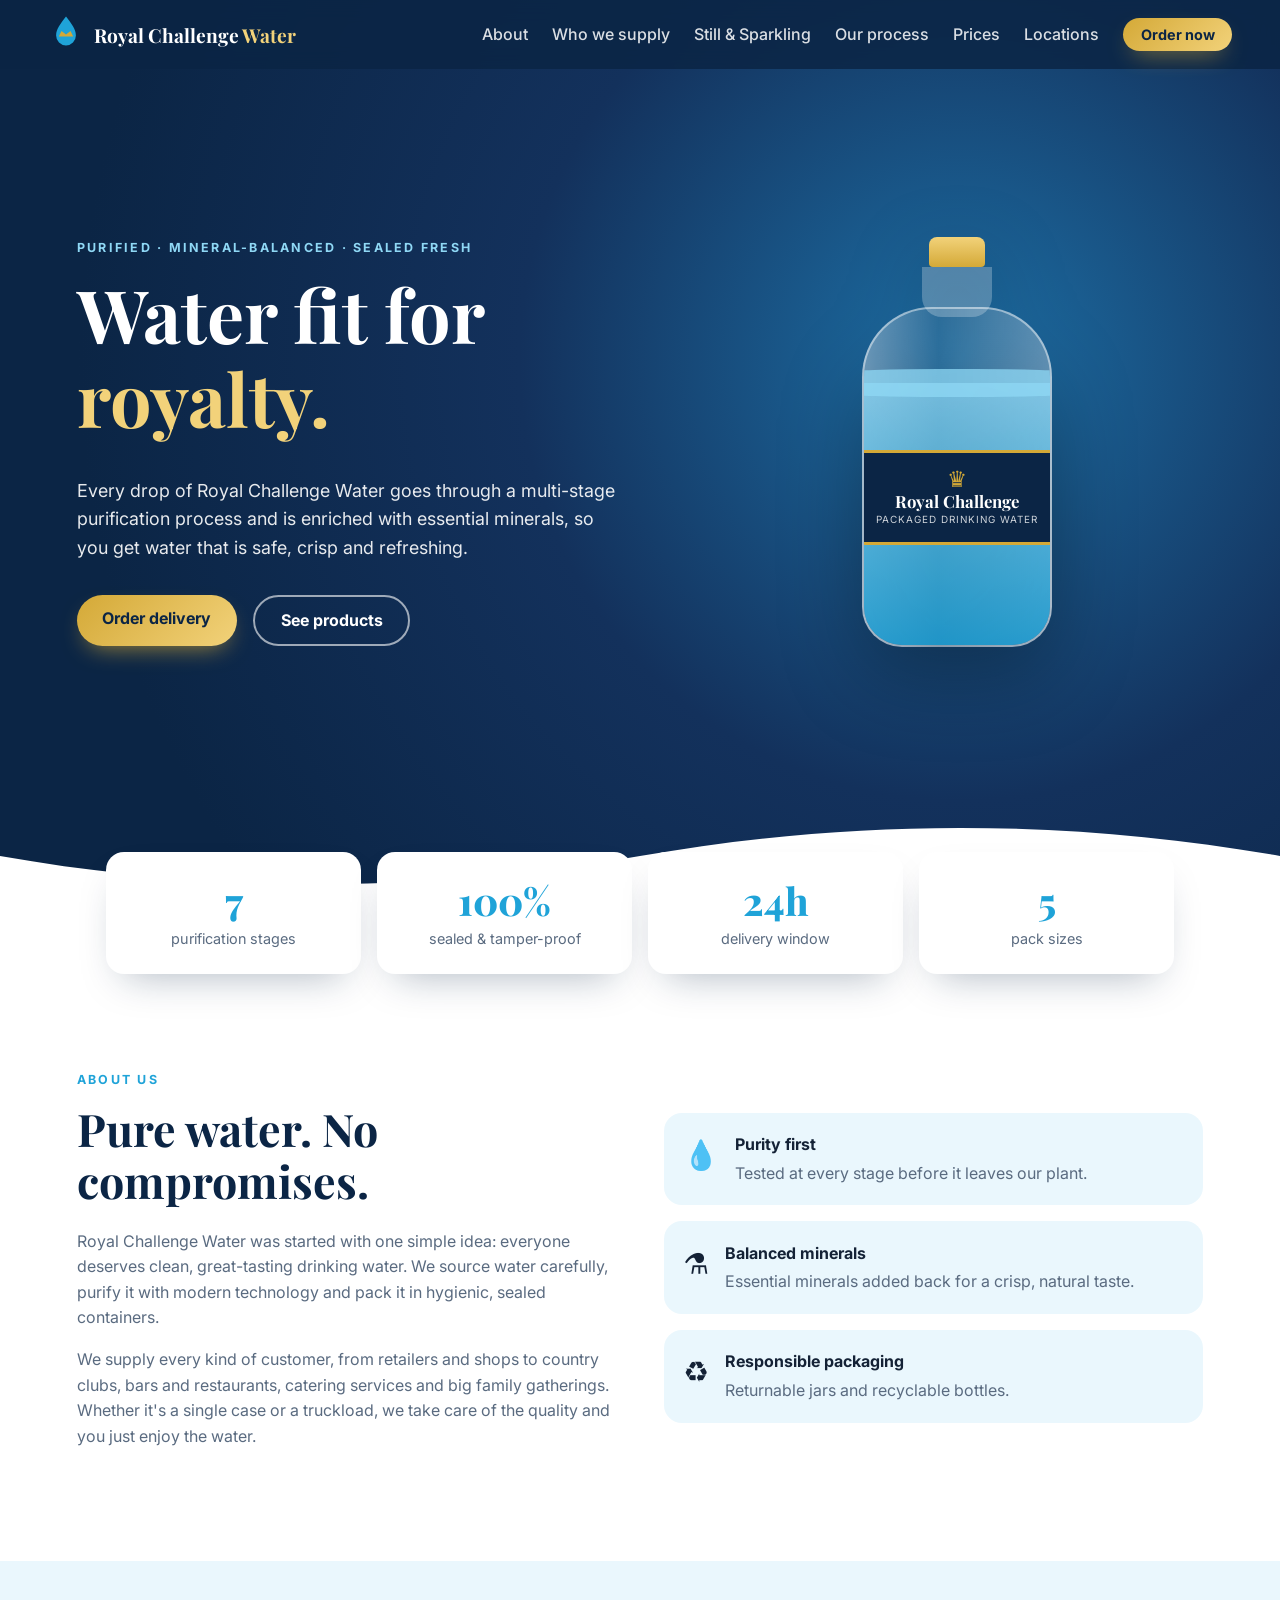
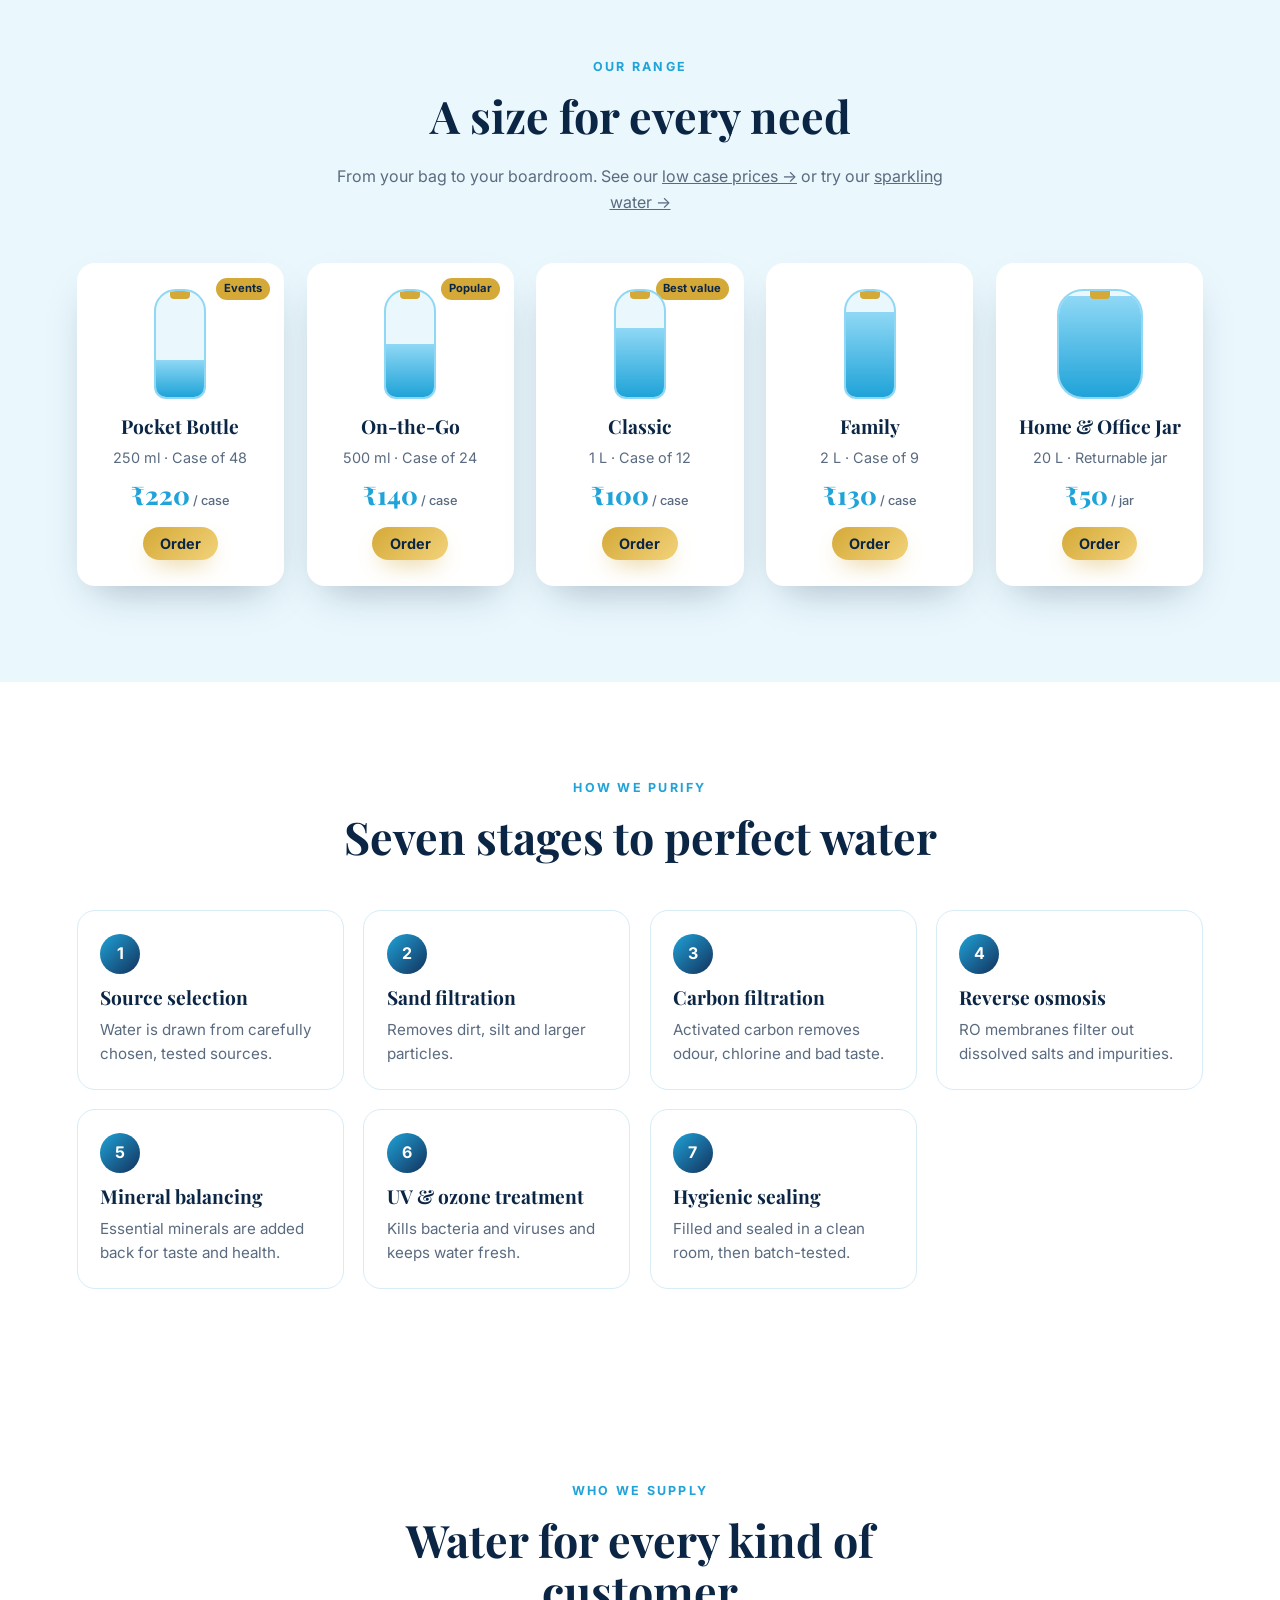
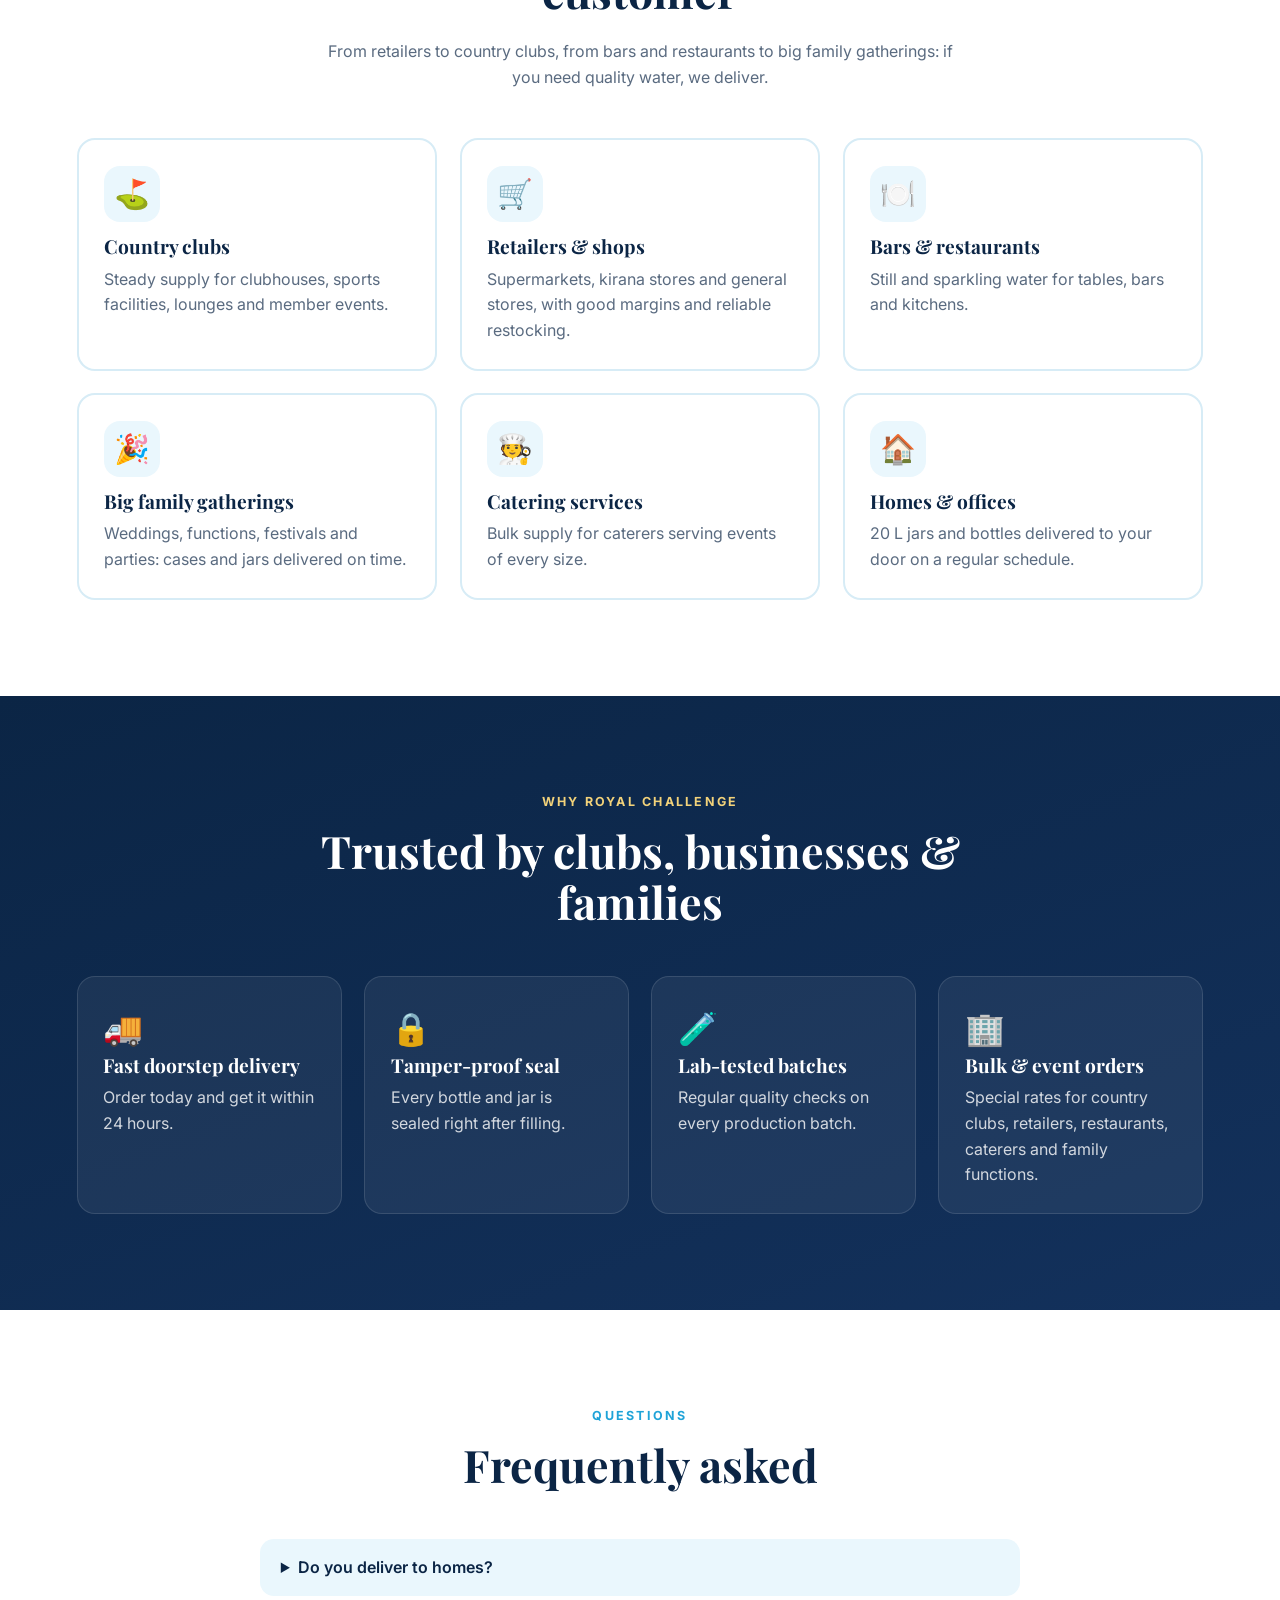
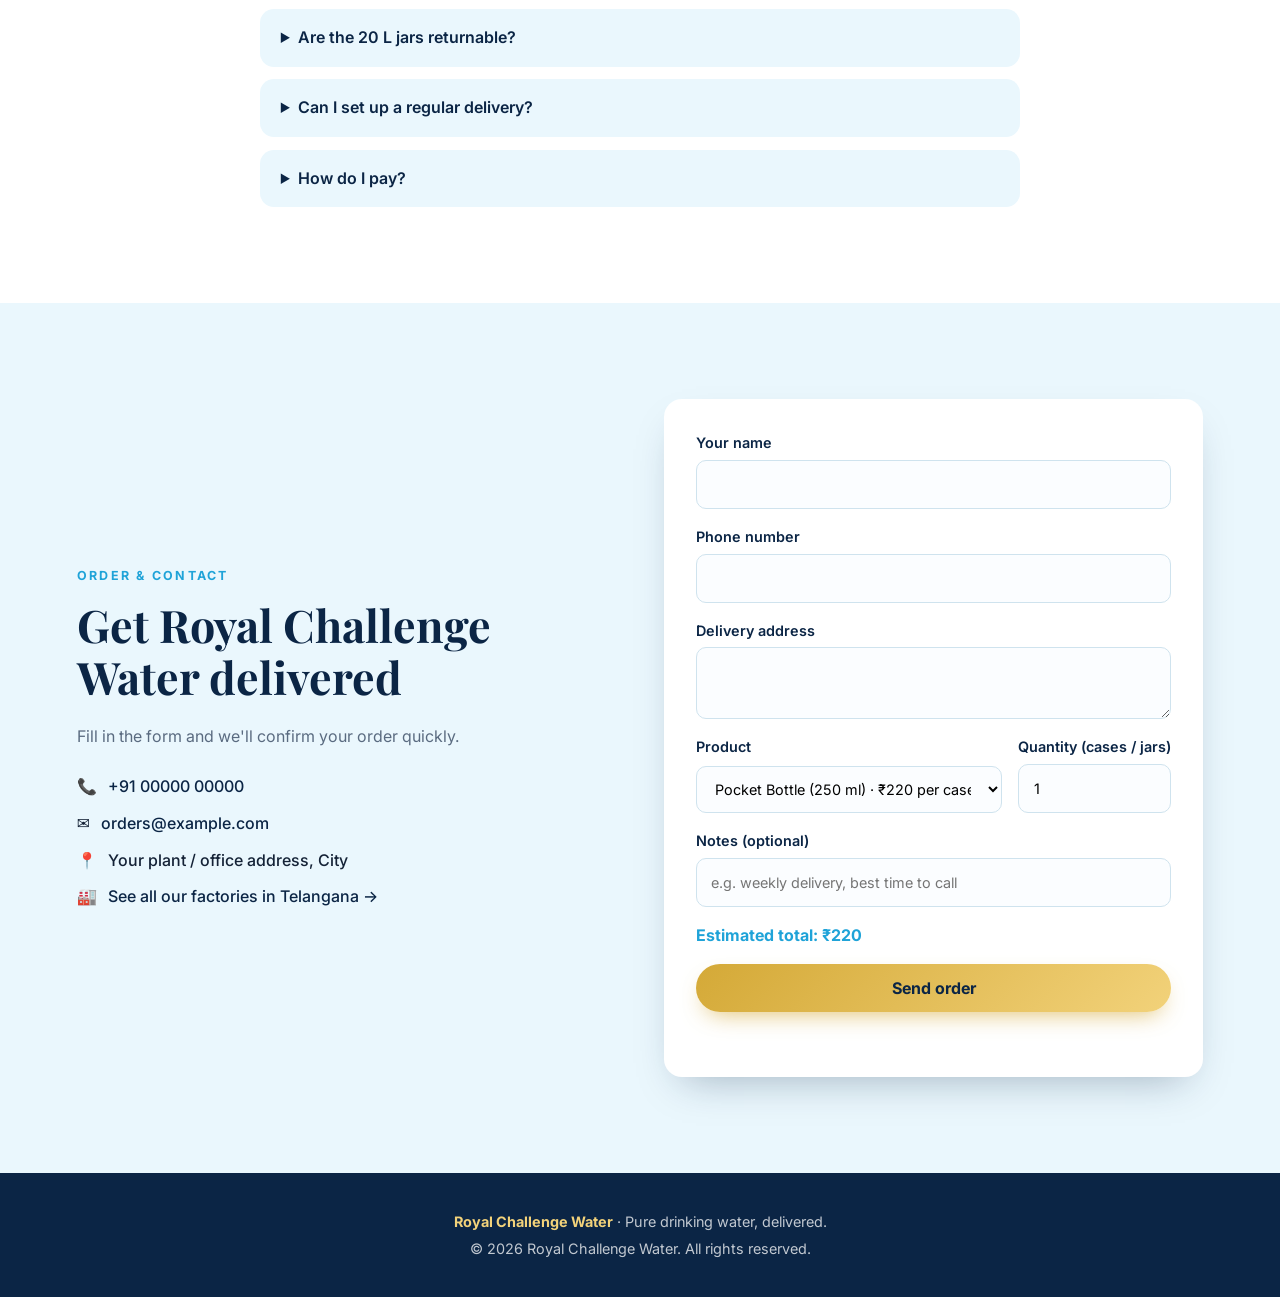
==== commit ce7afa2e: "Add 'Who we supply' section for all customer types The home page now says Royal Challenge Water supp" ====
--- a/royal-challenge-water/index.html
+++ b/royal-challenge-water/index.html
@@ -4,7 +4,7 @@
   <meta charset="utf-8" />
   <meta name="viewport" content="width=device-width, initial-scale=1" />
   <title>Royal Challenge Water — Pure Drinking Water</title>
-  <meta name="description" content="Royal Challenge Water: purified, mineral-balanced drinking water in bottles and 20 L jars, delivered to homes and offices." />
+  <meta name="description" content="Royal Challenge Water: purified, mineral-balanced drinking water in bottles and 20 L jars, supplied to country clubs, retailers, bars, restaurants, caterers, family gatherings, homes and offices." />
   <link rel="preconnect" href="https://fonts.googleapis.com" />
   <link rel="preconnect" href="https://fonts.gstatic.com" crossorigin />
   <link href="https://fonts.googleapis.com/css2?family=Playfair+Display:wght@600;700;800&family=Inter:wght@400;500;600;700&display=swap" rel="stylesheet" />
@@ -22,6 +22,7 @@
     <button class="nav-toggle" id="nav-toggle" type="button" aria-label="Open menu" aria-expanded="false">☰</button>
     <nav class="nav-links" id="nav-links" aria-label="Main">
       <a href="#about">About</a>
+      <a href="#customers">Who we supply</a>
       <a href="products.html">Still &amp; Sparkling</a>
       <a href="#process">Our process</a>
       <a href="pricing.html">Prices</a>
@@ -75,7 +76,7 @@
           <p class="eyebrow">About us</p>
           <h2>Pure water. No compromises.</h2>
           <p>Royal Challenge Water was started with one simple idea: everyone deserves clean, great-tasting drinking water. We source water carefully, purify it with modern technology and pack it in hygienic, sealed containers.</p>
-          <p>Whether it's a single bottle on the go or 20&nbsp;L jars for your home, office or event, we take care of the quality and you just enjoy the water.</p>
+          <p>We supply every kind of customer, from retailers and shops to country clubs, bars and restaurants, catering services and big family gatherings. Whether it's a single case or a truckload, we take care of the quality and you just enjoy the water.</p>
         </div>
         <ul class="values reveal">
           <li><span>💧</span><div><strong>Purity first</strong><p>Tested at every stage before it leaves our plant.</p></div></li>
@@ -104,17 +105,34 @@
       <ol class="process" id="process-list"></ol>
     </section>
 
+    <!-- WHO WE SUPPLY -->
+    <section class="section" id="customers">
+      <div class="section-head reveal">
+        <p class="eyebrow">Who we supply</p>
+        <h2>Water for every kind of customer</h2>
+        <p>From retailers to country clubs, from bars and restaurants to big family gatherings: if you need quality water, we deliver.</p>
+      </div>
+      <div class="customer-grid">
+        <div class="customer reveal"><span>⛳</span><h3>Country clubs</h3><p>Steady supply for clubhouses, sports facilities, lounges and member events.</p></div>
+        <div class="customer reveal"><span>🛒</span><h3>Retailers &amp; shops</h3><p>Supermarkets, kirana stores and general stores, with good margins and reliable restocking.</p></div>
+        <div class="customer reveal"><span>🍽️</span><h3>Bars &amp; restaurants</h3><p>Still and sparkling water for tables, bars and kitchens.</p></div>
+        <div class="customer reveal"><span>🎉</span><h3>Big family gatherings</h3><p>Weddings, functions, festivals and parties: cases and jars delivered on time.</p></div>
+        <div class="customer reveal"><span>🧑‍🍳</span><h3>Catering services</h3><p>Bulk supply for caterers serving events of every size.</p></div>
+        <div class="customer reveal"><span>🏠</span><h3>Homes &amp; offices</h3><p>20 L jars and bottles delivered to your door on a regular schedule.</p></div>
+      </div>
+    </section>
+
     <!-- WHY US -->
     <section class="section section-dark" id="why">
       <div class="section-head reveal">
         <p class="eyebrow">Why Royal Challenge</p>
-        <h2>Trusted by homes, offices &amp; events</h2>
+        <h2>Trusted by clubs, businesses &amp; families</h2>
       </div>
       <div class="why-grid">
         <div class="why reveal"><span>🚚</span><h3>Fast doorstep delivery</h3><p>Order today and get it within 24 hours.</p></div>
         <div class="why reveal"><span>🔒</span><h3>Tamper-proof seal</h3><p>Every bottle and jar is sealed right after filling.</p></div>
         <div class="why reveal"><span>🧪</span><h3>Lab-tested batches</h3><p>Regular quality checks on every production batch.</p></div>
-        <div class="why reveal"><span>🏢</span><h3>Bulk &amp; event orders</h3><p>Special rates for offices, shops, weddings and parties.</p></div>
+        <div class="why reveal"><span>🏢</span><h3>Bulk &amp; event orders</h3><p>Special rates for country clubs, retailers, restaurants, caterers and family functions.</p></div>
       </div>
     </section>
 
--- a/royal-challenge-water/styles.css
+++ b/royal-challenge-water/styles.css
@@ -375,3 +375,11 @@
 .calc-result div { background: var(--sky); border-radius: 14px; padding: 1rem; text-align: center; }
 .calc-result span { display: block; color: var(--muted); font-size: 0.85rem; }
 .calc-result strong { font: 800 1.8rem "Playfair Display", serif; color: var(--navy); }
+
+/* ---------- Who we supply ---------- */
+.customer-grid { display: grid; grid-template-columns: repeat(auto-fit, minmax(300px, 1fr)); gap: 1.4rem; max-width: 1150px; margin: 0 auto; }
+.customer { background: var(--white); border: 2px solid #d7ecf6; border-radius: var(--radius); padding: 1.6rem; transition: transform 0.25s, border-color 0.25s, box-shadow 0.25s; }
+.customer:hover { transform: translateY(-4px); border-color: var(--gold); box-shadow: var(--shadow); }
+.customer > span { display: inline-grid; place-items: center; width: 56px; height: 56px; border-radius: 16px; background: var(--sky); font-size: 1.8rem; margin-bottom: 0.8rem; }
+.customer h3 { color: var(--navy); }
+.customer p { margin: 0; color: var(--muted); }
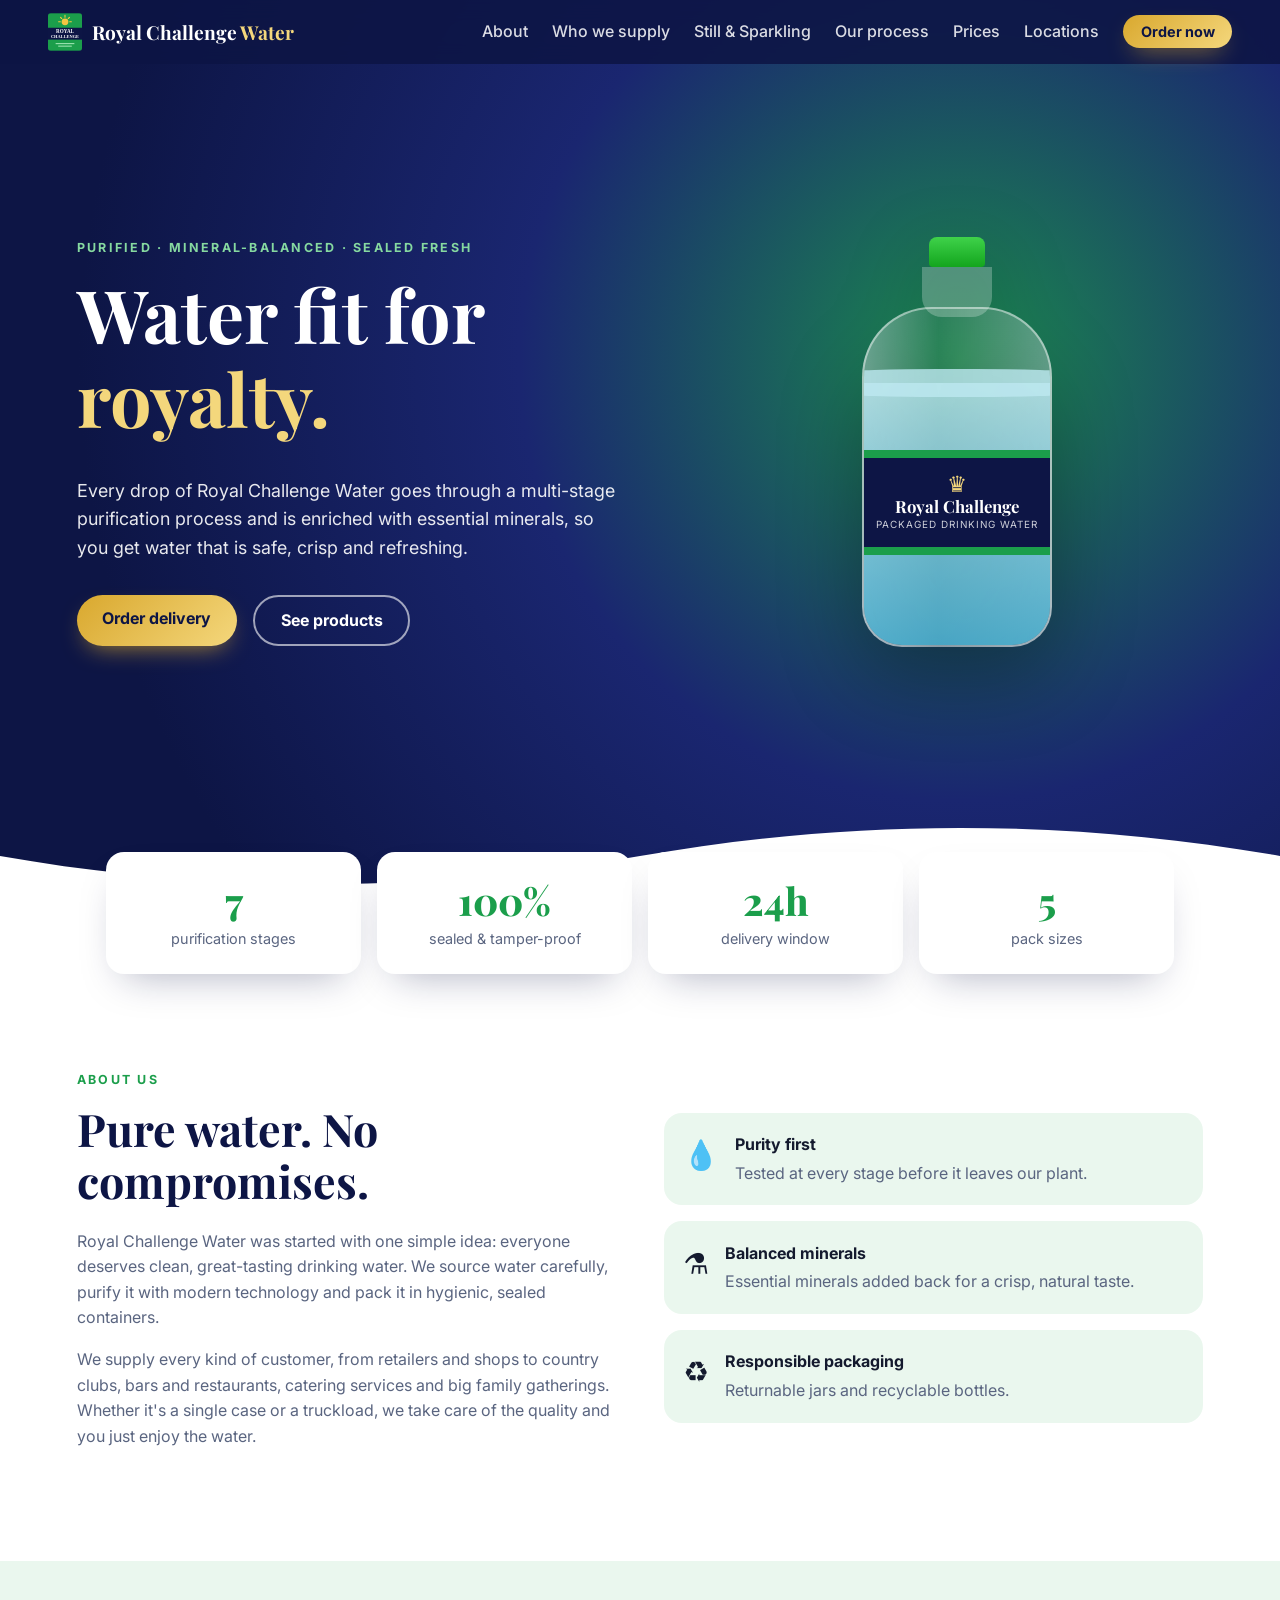
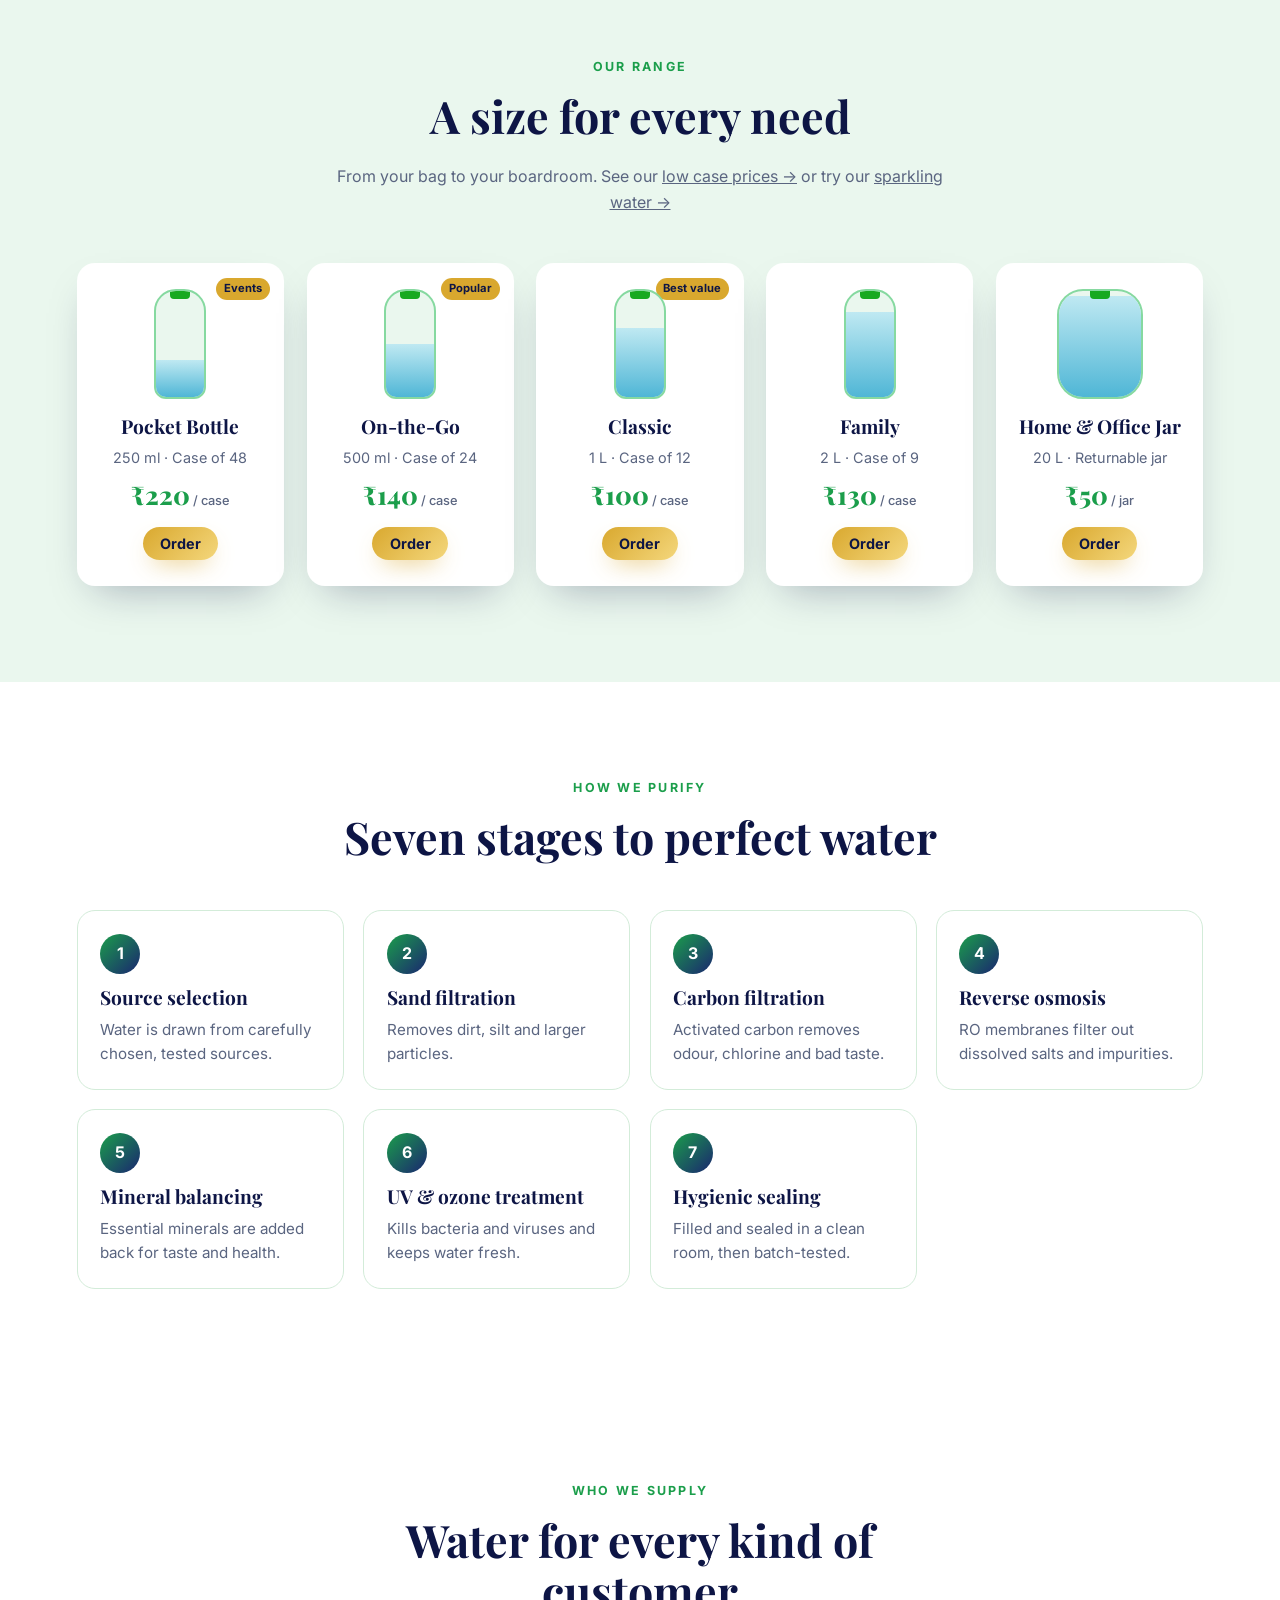
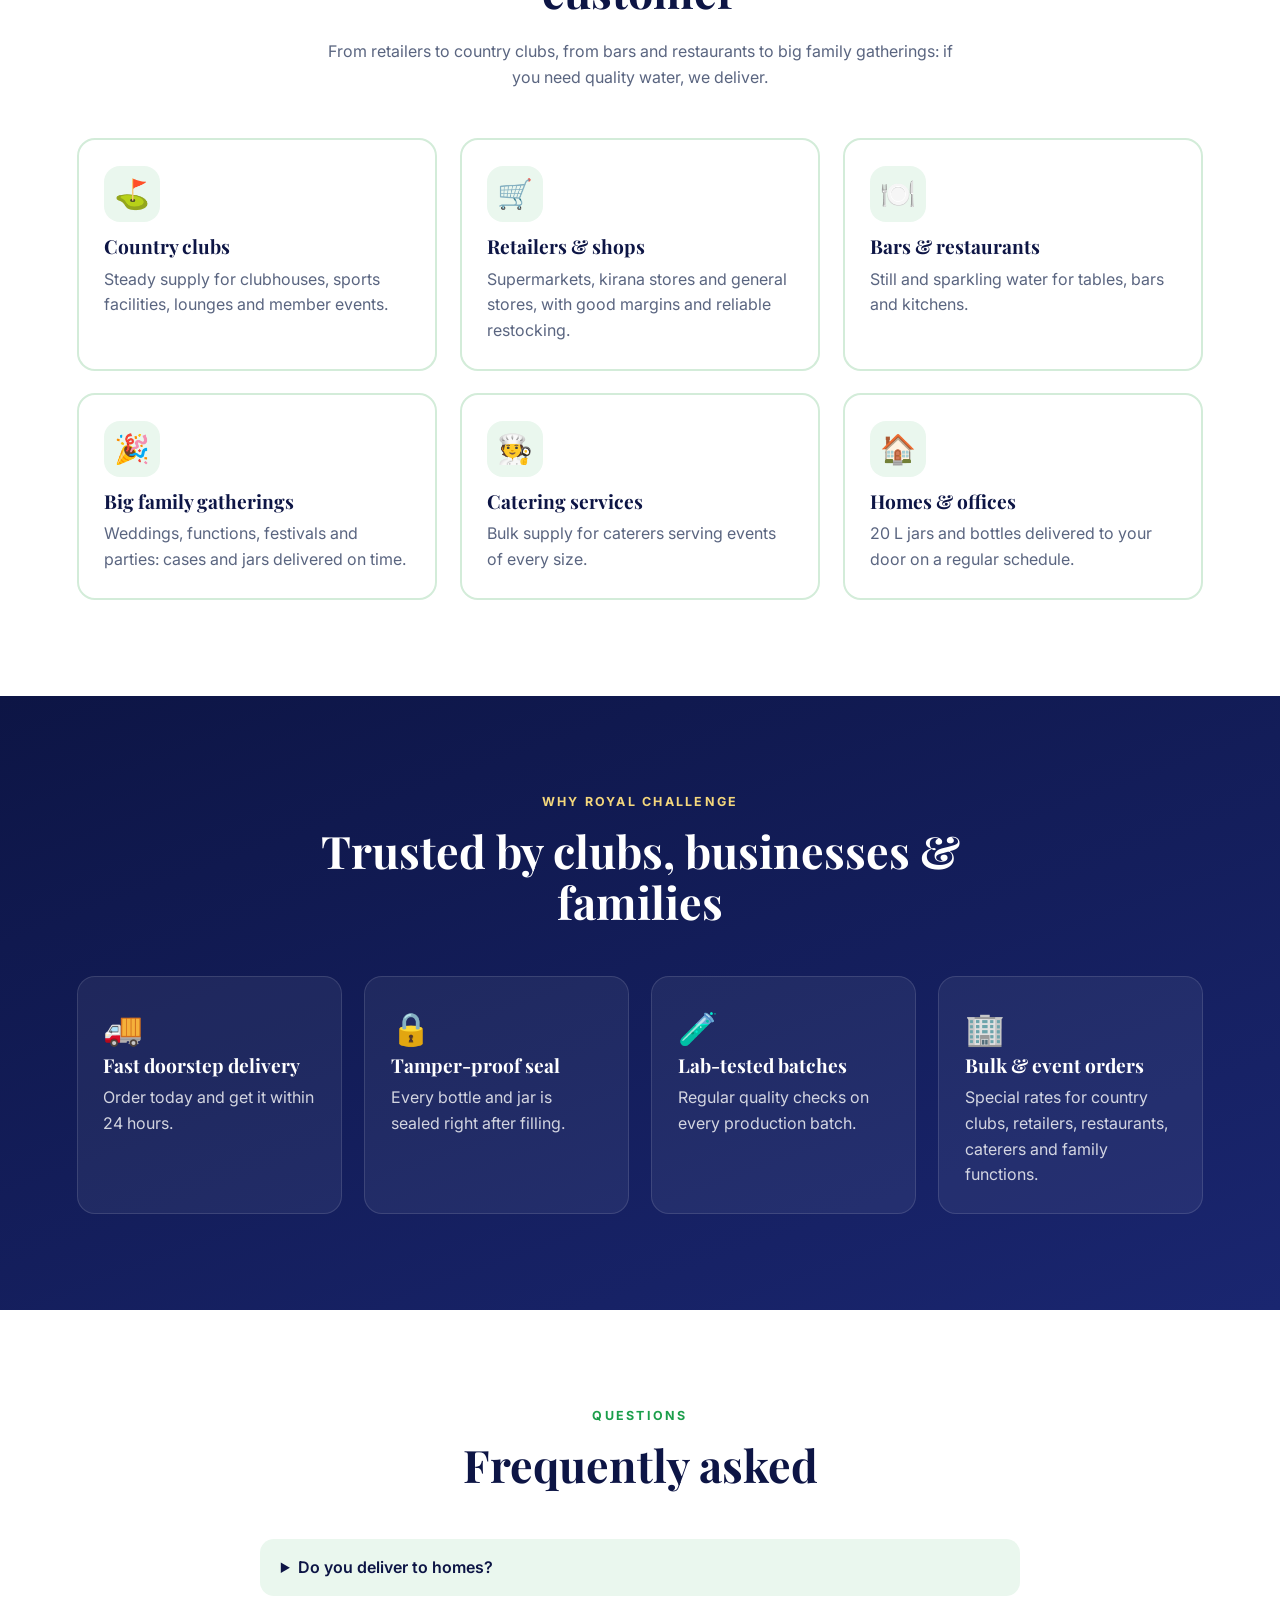
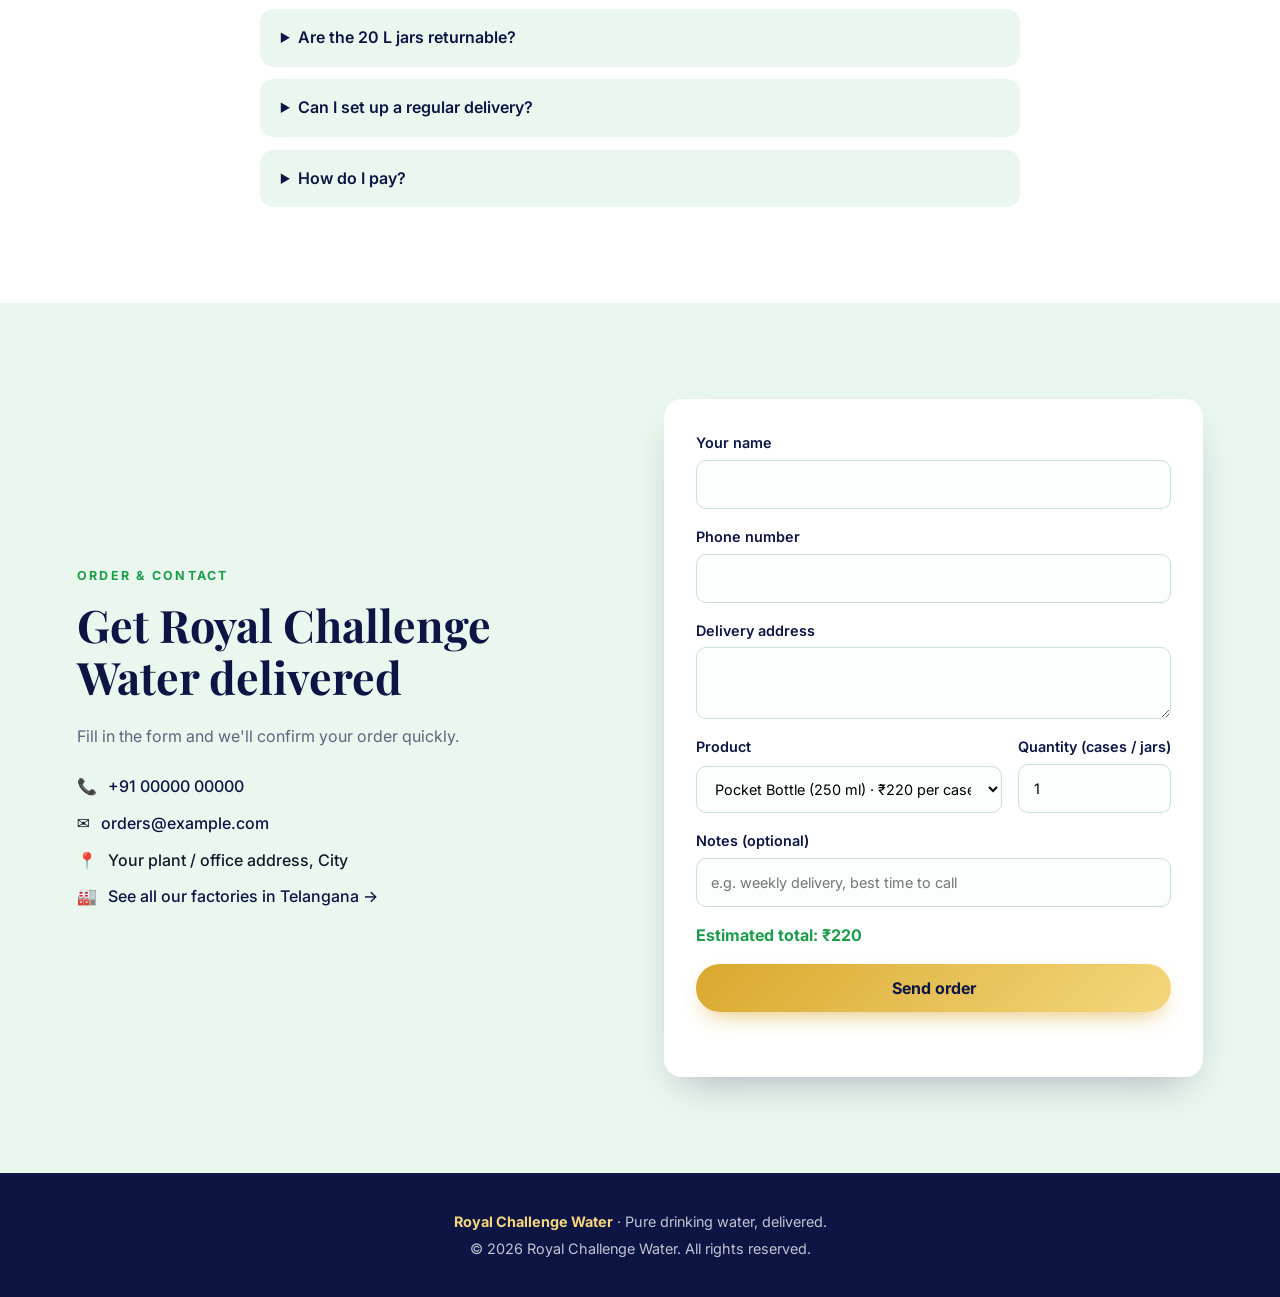
==== commit 8a907d50: "Retheme site to match the Royal Challenge logo Swap the blue/aqua palette for the logo's bright gree" ====
--- a/royal-challenge-water/index.html
+++ b/royal-challenge-water/index.html
@@ -15,7 +15,7 @@
   <header class="nav" id="top">
     <a class="brand" href="#top" aria-label="Royal Challenge Water home">
       <span class="brand-crown" aria-hidden="true">
-        <svg viewBox="0 0 40 40"><path d="M20 4c6 8 11 14 11 21a11 11 0 0 1-22 0c0-7 5-13 11-21z" /><path class="crown" d="M12 26l3-6 5 4 5-4 3 6z" /></svg>
+        <svg viewBox="0 0 40 44"><rect width="40" height="44" fill="#1b9e4b"/><circle cx="20" cy="10" r="4" fill="#f4c542"/><g stroke="#f4c542" stroke-width="1.3" stroke-linecap="round"><path d="M20 2.5v2M12.5 10h2M25.5 10h2M14.7 4.7l1.4 1.4M25.3 4.7l-1.4 1.4"/></g><rect y="17" width="40" height="14" fill="#0d1545"/><text x="20" y="23.6" text-anchor="middle" font-family="Georgia,serif" font-weight="700" font-size="6" fill="#fff">ROYAL</text><text x="20" y="29.4" text-anchor="middle" font-family="Georgia,serif" font-weight="700" font-size="5.2" fill="#fff">CHALLENGE</text><rect x="9" y="35" width="22" height="1.3" fill="#9be3b0"/><rect x="12" y="38" width="16" height="1.3" fill="#9be3b0"/></svg>
       </span>
       <span class="brand-name">Royal Challenge <em>Water</em></span>
     </a>
--- a/royal-challenge-water/styles.css
+++ b/royal-challenge-water/styles.css
@@ -1,16 +1,18 @@
 :root {
-  --navy: #0b2545;
-  --navy-2: #13315c;
-  --aqua: #1fa3d8;
-  --aqua-light: #8fd8f5;
-  --sky: #eaf7fd;
-  --gold: #d4a937;
-  --gold-light: #f2d27a;
-  --ink: #142236;
-  --muted: #5a6b80;
+  --navy: #0d1545;
+  --navy-2: #1a2670;
+  --aqua: #1b9e4b;
+  --aqua-light: #86d9a0;
+  --sky: #eaf7ee;
+  --gold: #d9a82e;
+  --gold-light: #f4d77c;
+  --water: #4fb6d6;
+  --water-light: #bfe9f2;
+  --ink: #141a2e;
+  --muted: #5a6580;
   --white: #ffffff;
   --radius: 18px;
-  --shadow: 0 18px 40px -18px rgba(11, 37, 69, 0.35);
+  --shadow: 0 18px 40px -18px rgba(13, 21, 69, 0.35);
 }
 
 * { box-sizing: border-box; }
@@ -40,10 +42,10 @@
   font: 700 1rem "Inter", sans-serif;
   text-decoration: none;
   cursor: pointer;
-  box-shadow: 0 10px 24px -10px rgba(212, 169, 55, 0.8);
+  box-shadow: 0 10px 24px -10px rgba(217, 168, 46, 0.8);
   transition: transform 0.2s, box-shadow 0.2s;
 }
-.btn:hover { transform: translateY(-2px); box-shadow: 0 14px 28px -10px rgba(212, 169, 55, 0.9); }
+.btn:hover { transform: translateY(-2px); box-shadow: 0 14px 28px -10px rgba(217, 168, 46, 0.9); }
 .btn-ghost { background: transparent; color: var(--white); border: 2px solid rgba(255, 255, 255, 0.6); box-shadow: none; }
 .btn-ghost:hover { background: rgba(255, 255, 255, 0.12); box-shadow: none; }
 .btn-small { padding: 0.55em 1.2em; font-size: 0.9rem; }
@@ -53,13 +55,12 @@
   position: fixed; inset: 0 0 auto 0; z-index: 50;
   display: flex; align-items: center; justify-content: space-between; gap: 1rem;
   padding: 0.8rem clamp(1rem, 4vw, 3rem);
-  background: rgba(11, 37, 69, 0.85);
+  background: rgba(13, 21, 69, 0.88);
   backdrop-filter: blur(10px);
   color: var(--white);
 }
 .brand { display: flex; align-items: center; gap: 0.6rem; text-decoration: none; }
-.brand-crown svg { width: 36px; height: 36px; fill: var(--aqua); }
-.brand-crown .crown { fill: var(--gold); }
+.brand-crown svg { width: 34px; height: 38px; display: block; border-radius: 3px; }
 .brand-name { font: 700 1.2rem "Playfair Display", serif; }
 .brand-name em { color: var(--gold-light); font-style: normal; }
 .nav-links { display: flex; align-items: center; gap: 1.5rem; }
@@ -73,7 +74,7 @@
   min-height: 100vh;
   display: grid; grid-template-columns: 1.1fr 0.9fr; align-items: center; gap: 2rem;
   padding: 7rem clamp(1rem, 6vw, 6rem) 8rem;
-  background: radial-gradient(circle at 75% 40%, #1d6fa5 0%, var(--navy-2) 40%, var(--navy) 80%);
+  background: radial-gradient(circle at 75% 40%, #1b8a4f 0%, var(--navy-2) 40%, var(--navy) 80%);
   color: var(--white);
   overflow: hidden;
 }
@@ -89,7 +90,7 @@
 .bubbles { position: absolute; inset: 0; z-index: 1; pointer-events: none; }
 .bubbles span {
   position: absolute; bottom: -40px; border-radius: 50%;
-  background: radial-gradient(circle at 30% 30%, rgba(255,255,255,0.7), rgba(143,216,245,0.15));
+  background: radial-gradient(circle at 30% 30%, rgba(255,255,255,0.7), rgba(134,217,160,0.15));
   animation: rise linear infinite;
 }
 @keyframes rise {
@@ -100,7 +101,7 @@
 .hero-art { display: flex; justify-content: center; }
 .bottle { display: flex; flex-direction: column; align-items: center; animation: float 5s ease-in-out infinite; filter: drop-shadow(0 30px 40px rgba(0,0,0,0.35)); }
 @keyframes float { 50% { transform: translateY(-16px) rotate(-2deg); } }
-.bottle-cap { width: 56px; height: 30px; background: linear-gradient(var(--gold-light), var(--gold)); border-radius: 8px 8px 4px 4px; }
+.bottle-cap { width: 56px; height: 30px; background: linear-gradient(#3fd24a, #13a51d); border-radius: 8px 8px 4px 4px; }
 .bottle-neck { width: 70px; height: 50px; background: rgba(255,255,255,0.25); border-radius: 0 0 20px 20px; }
 .bottle-body {
   position: relative; width: 190px; height: 340px; margin-top: -10px;
@@ -111,21 +112,21 @@
 }
 .bottle-water {
   position: absolute; inset: 22% 0 0 0;
-  background: linear-gradient(rgba(143,216,245,0.75), rgba(31,163,216,0.85));
+  background: linear-gradient(rgba(191,233,242,0.8), rgba(79,182,214,0.85));
 }
 .bottle-water::before {
   content: ""; position: absolute; top: -14px; left: -50%; width: 200%; height: 28px;
-  background: rgba(143,216,245,0.75); border-radius: 45%;
+  background: rgba(191,233,242,0.8); border-radius: 45%;
   animation: slosh 4s ease-in-out infinite;
 }
 @keyframes slosh { 50% { transform: translateX(12%) rotate(3deg); } }
 .bottle-label {
   position: absolute; left: 0; right: 0; top: 42%;
   padding: 0.9rem 0.5rem; text-align: center;
-  background: var(--navy); border-block: 3px solid var(--gold);
+  background: var(--navy); border-block: 8px solid var(--aqua);
   display: flex; flex-direction: column;
 }
-.label-crown { color: var(--gold); font-size: 1.4rem; line-height: 1; }
+.label-crown { color: var(--gold-light); font-size: 1.4rem; line-height: 1; }
 .bottle-label strong { font: 700 1.05rem "Playfair Display", serif; }
 .bottle-label small { font-size: 0.62rem; letter-spacing: 0.1em; text-transform: uppercase; opacity: 0.8; }
 
@@ -172,13 +173,13 @@
   border: 2px solid var(--aqua-light); border-radius: 22px 22px 12px 12px; overflow: hidden;
   background: var(--sky);
 }
-.mini-bottle::before { content: ""; position: absolute; top: 0; left: 50%; transform: translateX(-50%); width: 20px; height: 8px; background: var(--gold); border-radius: 0 0 4px 4px; z-index: 1; }
-.mini-bottle span { position: absolute; left: 0; right: 0; bottom: 0; height: calc(var(--fill) * 100%); background: linear-gradient(var(--aqua-light), var(--aqua)); }
+.mini-bottle::before { content: ""; position: absolute; top: 0; left: 50%; transform: translateX(-50%); width: 20px; height: 8px; background: #17a920; border-radius: 0 0 4px 4px; z-index: 1; }
+.mini-bottle span { position: absolute; left: 0; right: 0; bottom: 0; height: calc(var(--fill) * 100%); background: linear-gradient(var(--water-light), var(--water)); }
 .mini-bottle.jar { width: 86px; border-radius: 26px; }
 
 /* ---------- Process ---------- */
 .process { list-style: none; margin: 0 auto; padding: 0; max-width: 1150px; display: grid; grid-template-columns: repeat(auto-fit, minmax(230px, 1fr)); gap: 1.2rem; }
-.step { background: var(--white); border: 1px solid #d7ecf6; border-radius: var(--radius); padding: 1.4rem; }
+.step { background: var(--white); border: 1px solid #d3ecd9; border-radius: var(--radius); padding: 1.4rem; }
 .step-num { display: inline-grid; place-items: center; width: 40px; height: 40px; border-radius: 50%; background: linear-gradient(135deg, var(--aqua), var(--navy-2)); color: var(--white); font-weight: 700; margin-bottom: 0.8rem; }
 .step h3 { color: var(--navy); }
 .step p { margin: 0; color: var(--muted); font-size: 0.95rem; }
@@ -202,9 +203,9 @@
 .order-form { background: var(--white); padding: 2rem; border-radius: var(--radius); box-shadow: var(--shadow); display: grid; gap: 1rem; }
 .order-form label { display: grid; gap: 0.35rem; font-weight: 600; font-size: 0.9rem; color: var(--navy); }
 .order-form input, .order-form select, .order-form textarea {
-  font: inherit; font-weight: 400; padding: 0.75rem 0.9rem; border: 1.5px solid #cfe3ee; border-radius: 10px; background: #fbfdff; width: 100%;
-}
-.order-form input:focus, .order-form select:focus, .order-form textarea:focus { outline: none; border-color: var(--aqua); box-shadow: 0 0 0 3px rgba(31,163,216,0.18); }
+  font: inherit; font-weight: 400; padding: 0.75rem 0.9rem; border: 1.5px solid #c9e3d2; border-radius: 10px; background: #fbfefc; width: 100%;
+}
+.order-form input:focus, .order-form select:focus, .order-form textarea:focus { outline: none; border-color: var(--aqua); box-shadow: 0 0 0 3px rgba(27,158,75,0.2); }
 .form-row { display: grid; grid-template-columns: 2fr 1fr; gap: 1rem; }
 .order-total { margin: 0; font-weight: 700; color: var(--aqua); }
 .form-msg { margin: 0; font-size: 0.9rem; min-height: 1.2em; }
@@ -252,7 +253,7 @@
 .page-hero {
   position: relative; overflow: hidden;
   padding: 8rem clamp(1rem, 6vw, 6rem) 7rem; text-align: center;
-  background: radial-gradient(circle at 50% 0%, #1d6fa5 0%, var(--navy-2) 45%, var(--navy) 85%);
+  background: radial-gradient(circle at 50% 0%, #1b8a4f 0%, var(--navy-2) 45%, var(--navy) 85%);
   color: var(--white);
 }
 .page-hero h1 { font-size: clamp(2.2rem, 5vw, 3.8rem); }
@@ -276,7 +277,7 @@
   width: 100%; text-align: left; font: inherit; color: inherit; cursor: pointer;
   display: grid; gap: 0.3rem;
   padding: 1.1rem 1.2rem 2.4rem; border-radius: var(--radius);
-  background: var(--white); border: 2px solid #d7ecf6;
+  background: var(--white); border: 2px solid #d3ecd9;
   transition: border-color 0.2s, box-shadow 0.2s, transform 0.2s;
 }
 .location-card:hover { transform: translateY(-2px); border-color: var(--aqua-light); }
@@ -299,11 +300,11 @@
 }
 
 /* ---------- Still vs Sparkling page ---------- */
-.sparkle-text { color: var(--aqua-light); text-shadow: 0 0 18px rgba(143,216,245,0.7); }
+.sparkle-text { color: var(--aqua-light); text-shadow: 0 0 18px rgba(134,217,160,0.7); }
 .on-dark { color: rgba(255,255,255,0.8) !important; }
 .versus { display: grid; grid-template-columns: 1fr auto 1fr; gap: 2rem; align-items: center; max-width: 1100px; margin: 0 auto; }
 .vs-card { border-radius: 24px; padding: 2.2rem; box-shadow: var(--shadow); }
-.vs-still { background: linear-gradient(160deg, #ffffff, var(--sky)); border: 2px solid #d7ecf6; }
+.vs-still { background: linear-gradient(160deg, #ffffff, var(--sky)); border: 2px solid #d3ecd9; }
 .vs-sparkling { background: linear-gradient(160deg, var(--navy-2), var(--navy)); color: var(--white); }
 .vs-sparkling h2 { color: var(--white); }
 .vs-sparkling .eyebrow { color: var(--gold-light); }
@@ -312,7 +313,7 @@
 .vs-badge { width: 70px; height: 70px; border-radius: 50%; display: grid; place-items: center; background: linear-gradient(135deg, var(--gold), var(--gold-light)); color: var(--navy); font: 800 1.4rem "Playfair Display", serif; box-shadow: var(--shadow); }
 
 .vs-glass { position: relative; width: 80px; height: 110px; margin-bottom: 1.2rem; border: 3px solid var(--aqua-light); border-top: 0; border-radius: 0 0 18px 18px; overflow: hidden; clip-path: polygon(0 0, 100% 0, 90% 100%, 10% 100%); }
-.vs-water { position: absolute; inset: 25% 0 0; background: linear-gradient(var(--aqua-light), var(--aqua)); }
+.vs-water { position: absolute; inset: 25% 0 0; background: linear-gradient(var(--water-light), var(--water)); }
 .fizz { position: absolute; inset: 25% 0 0; }
 .fizz::before, .fizz::after, .mini-bottle.sparkling::after {
   content: ""; position: absolute; inset: 0;
@@ -327,7 +328,7 @@
 @keyframes fizz { to { background-position: 2px -72px, 7px -60px; } }
 
 .tabs { display: flex; justify-content: center; gap: 0.6rem; flex-wrap: wrap; margin: -1.5rem 0 2.2rem; }
-.tab { font: 600 0.95rem "Inter", sans-serif; padding: 0.6em 1.4em; border-radius: 999px; border: 2px solid #cfe3ee; background: var(--white); color: var(--navy); cursor: pointer; transition: all 0.2s; }
+.tab { font: 600 0.95rem "Inter", sans-serif; padding: 0.6em 1.4em; border-radius: 999px; border: 2px solid #c9e3d2; background: var(--white); color: var(--navy); cursor: pointer; transition: all 0.2s; }
 .tab:hover { border-color: var(--aqua); }
 .tab.active { background: var(--navy); border-color: var(--navy); color: var(--white); }
 .product[hidden] { display: none; }
@@ -341,12 +342,12 @@
 
 .table-wrap { max-width: 900px; margin: 0 auto; overflow-x: auto; border-radius: var(--radius); box-shadow: var(--shadow); }
 .compare { width: 100%; border-collapse: collapse; background: var(--white); min-width: 520px; }
-.compare th, .compare td { padding: 1rem 1.2rem; text-align: left; border-bottom: 1px solid #e3f0f7; }
+.compare th, .compare td { padding: 1rem 1.2rem; text-align: left; border-bottom: 1px solid #e0f0e5; }
 .compare thead th { background: var(--navy); color: var(--white); font-family: "Playfair Display", serif; font-size: 1.1rem; }
 .compare thead th:last-child { background: var(--navy-2); }
 .compare tbody th { color: var(--navy); width: 26%; }
 .compare tbody td { color: var(--muted); }
-.compare tbody tr:nth-child(even) { background: #f7fbfe; }
+.compare tbody tr:nth-child(even) { background: #f6fbf7; }
 
 @media (max-width: 900px) {
   .versus { grid-template-columns: 1fr; }
@@ -370,7 +371,7 @@
 
 .calc { background: var(--white); padding: 2rem; border-radius: var(--radius); box-shadow: var(--shadow); display: grid; gap: 1rem; }
 .calc label { display: grid; gap: 0.35rem; font-weight: 600; font-size: 0.9rem; color: var(--navy); }
-.calc input, .calc select { font: inherit; font-weight: 400; padding: 0.75rem 0.9rem; border: 1.5px solid #cfe3ee; border-radius: 10px; background: #fbfdff; width: 100%; }
+.calc input, .calc select { font: inherit; font-weight: 400; padding: 0.75rem 0.9rem; border: 1.5px solid #c9e3d2; border-radius: 10px; background: #fbfefc; width: 100%; }
 .calc-result { display: grid; grid-template-columns: 1fr 1fr; gap: 1rem; }
 .calc-result div { background: var(--sky); border-radius: 14px; padding: 1rem; text-align: center; }
 .calc-result span { display: block; color: var(--muted); font-size: 0.85rem; }
@@ -378,7 +379,7 @@
 
 /* ---------- Who we supply ---------- */
 .customer-grid { display: grid; grid-template-columns: repeat(auto-fit, minmax(300px, 1fr)); gap: 1.4rem; max-width: 1150px; margin: 0 auto; }
-.customer { background: var(--white); border: 2px solid #d7ecf6; border-radius: var(--radius); padding: 1.6rem; transition: transform 0.25s, border-color 0.25s, box-shadow 0.25s; }
+.customer { background: var(--white); border: 2px solid #d3ecd9; border-radius: var(--radius); padding: 1.6rem; transition: transform 0.25s, border-color 0.25s, box-shadow 0.25s; }
 .customer:hover { transform: translateY(-4px); border-color: var(--gold); box-shadow: var(--shadow); }
 .customer > span { display: inline-grid; place-items: center; width: 56px; height: 56px; border-radius: 16px; background: var(--sky); font-size: 1.8rem; margin-bottom: 0.8rem; }
 .customer h3 { color: var(--navy); }
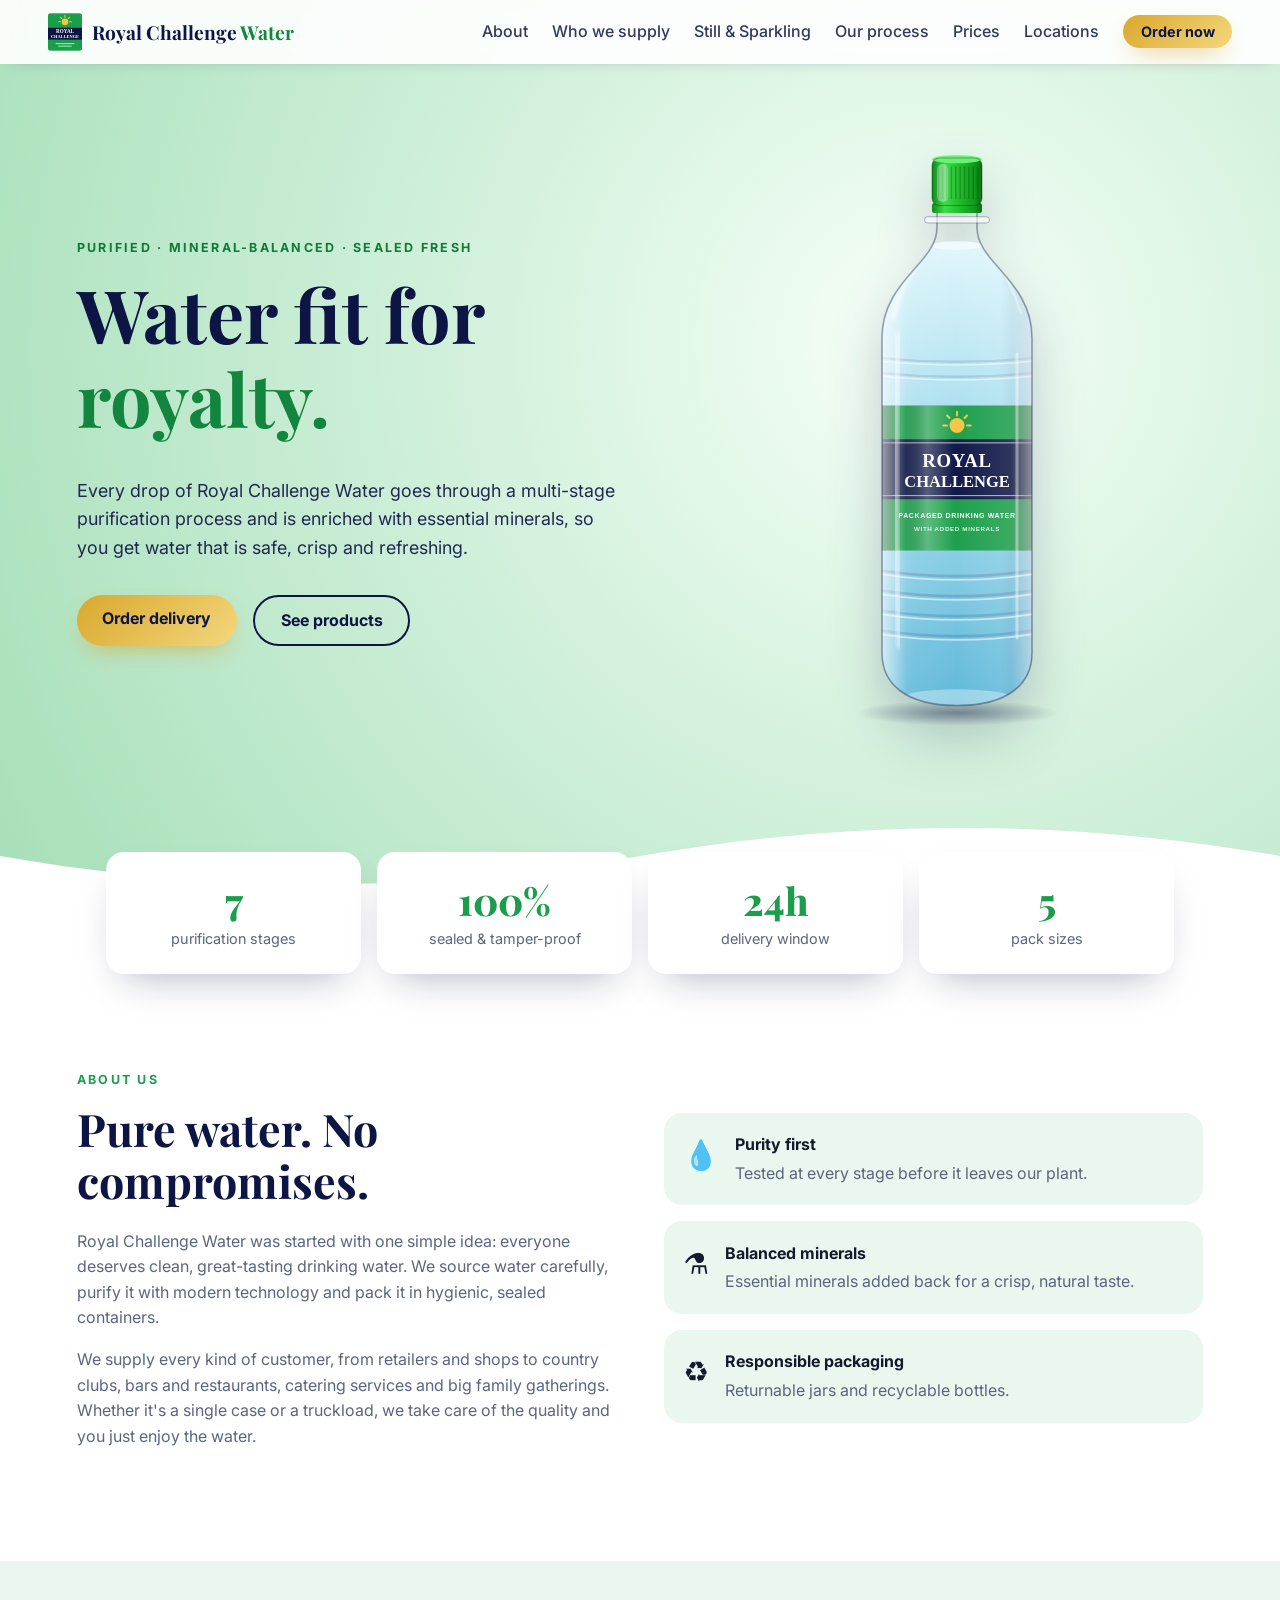
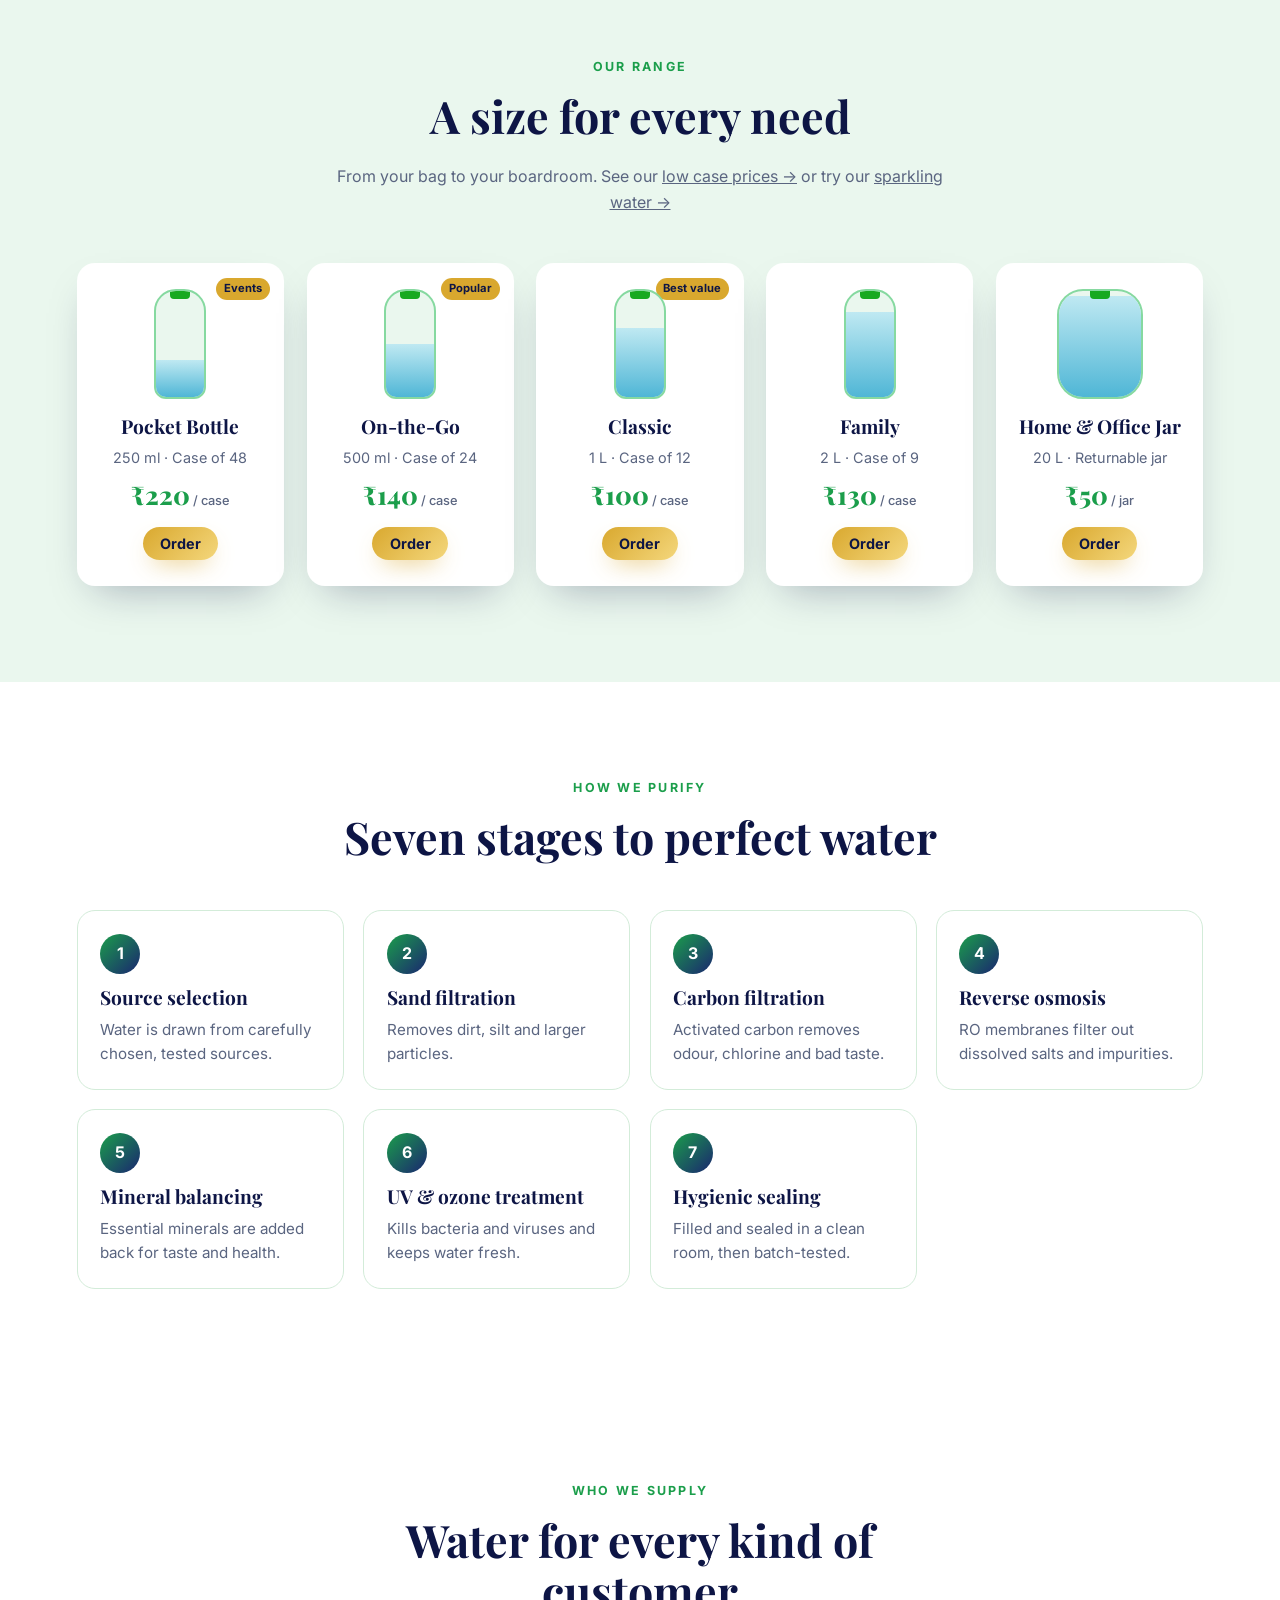
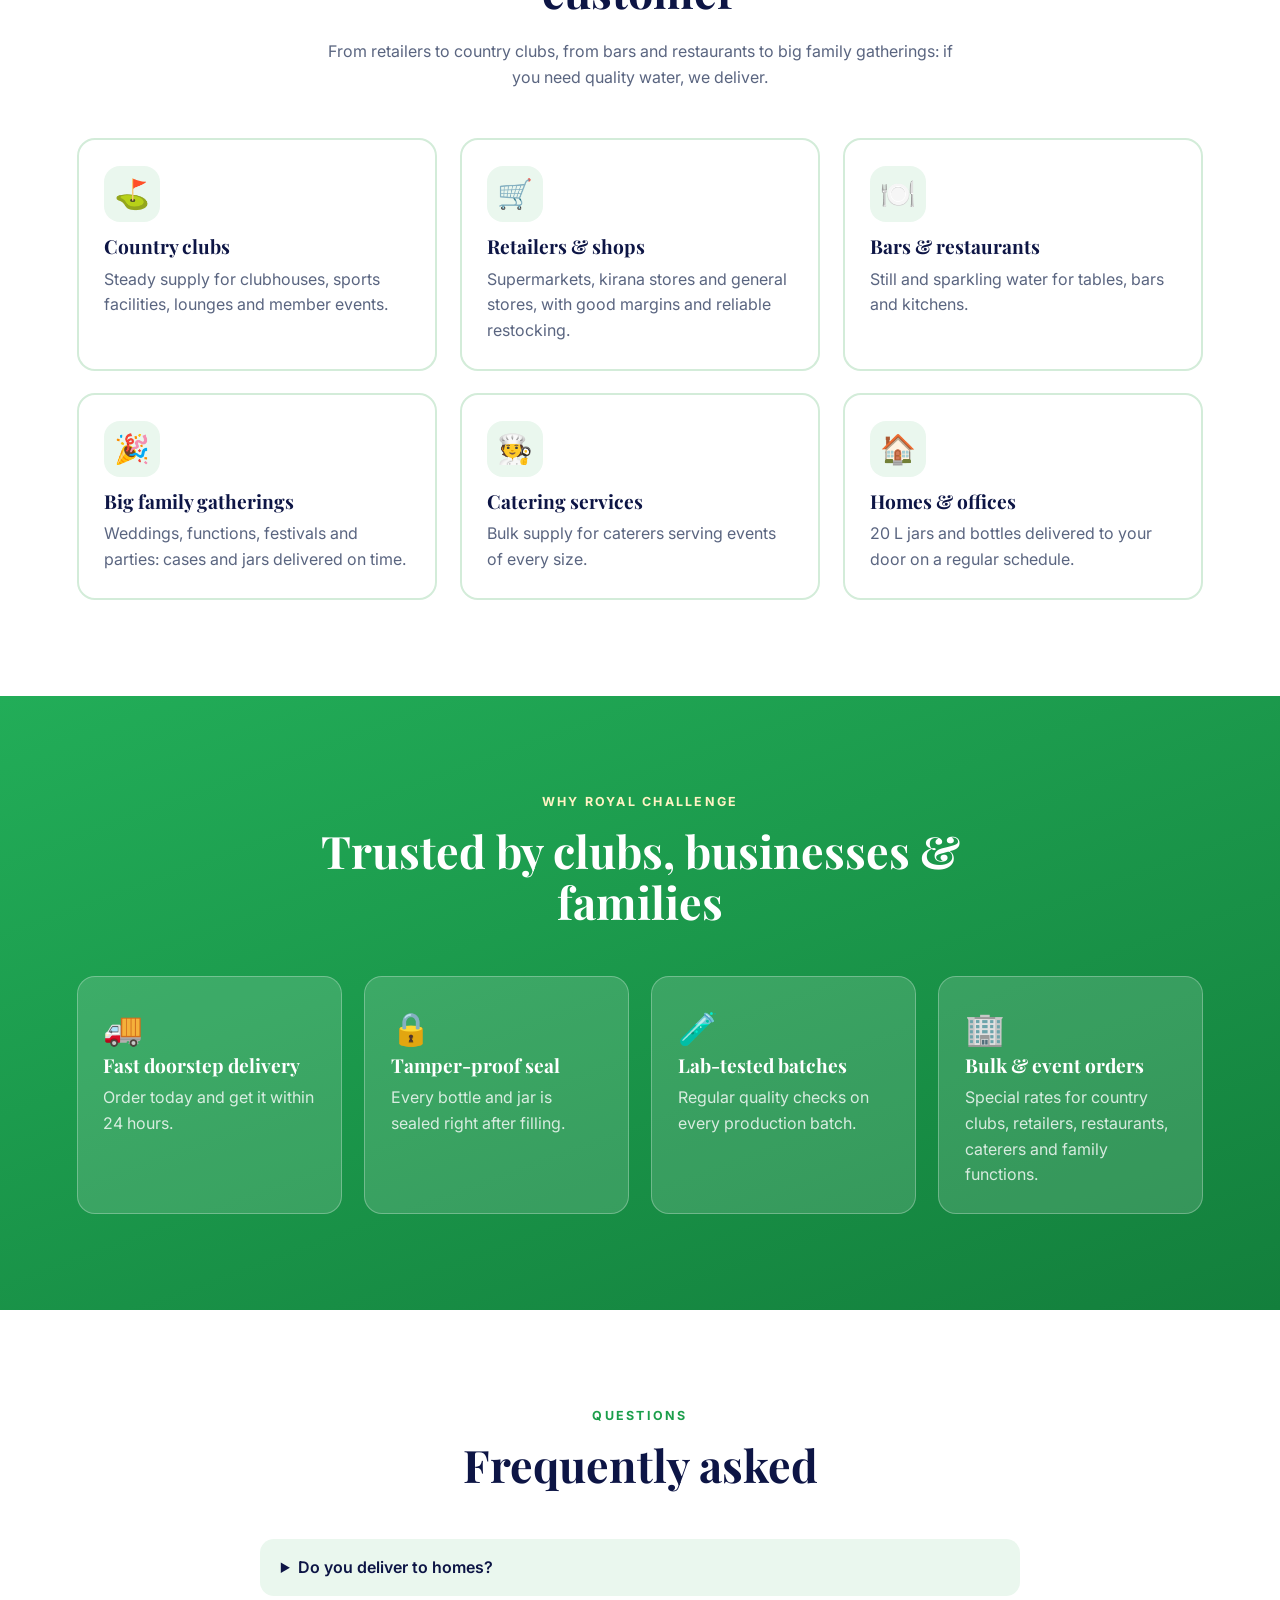
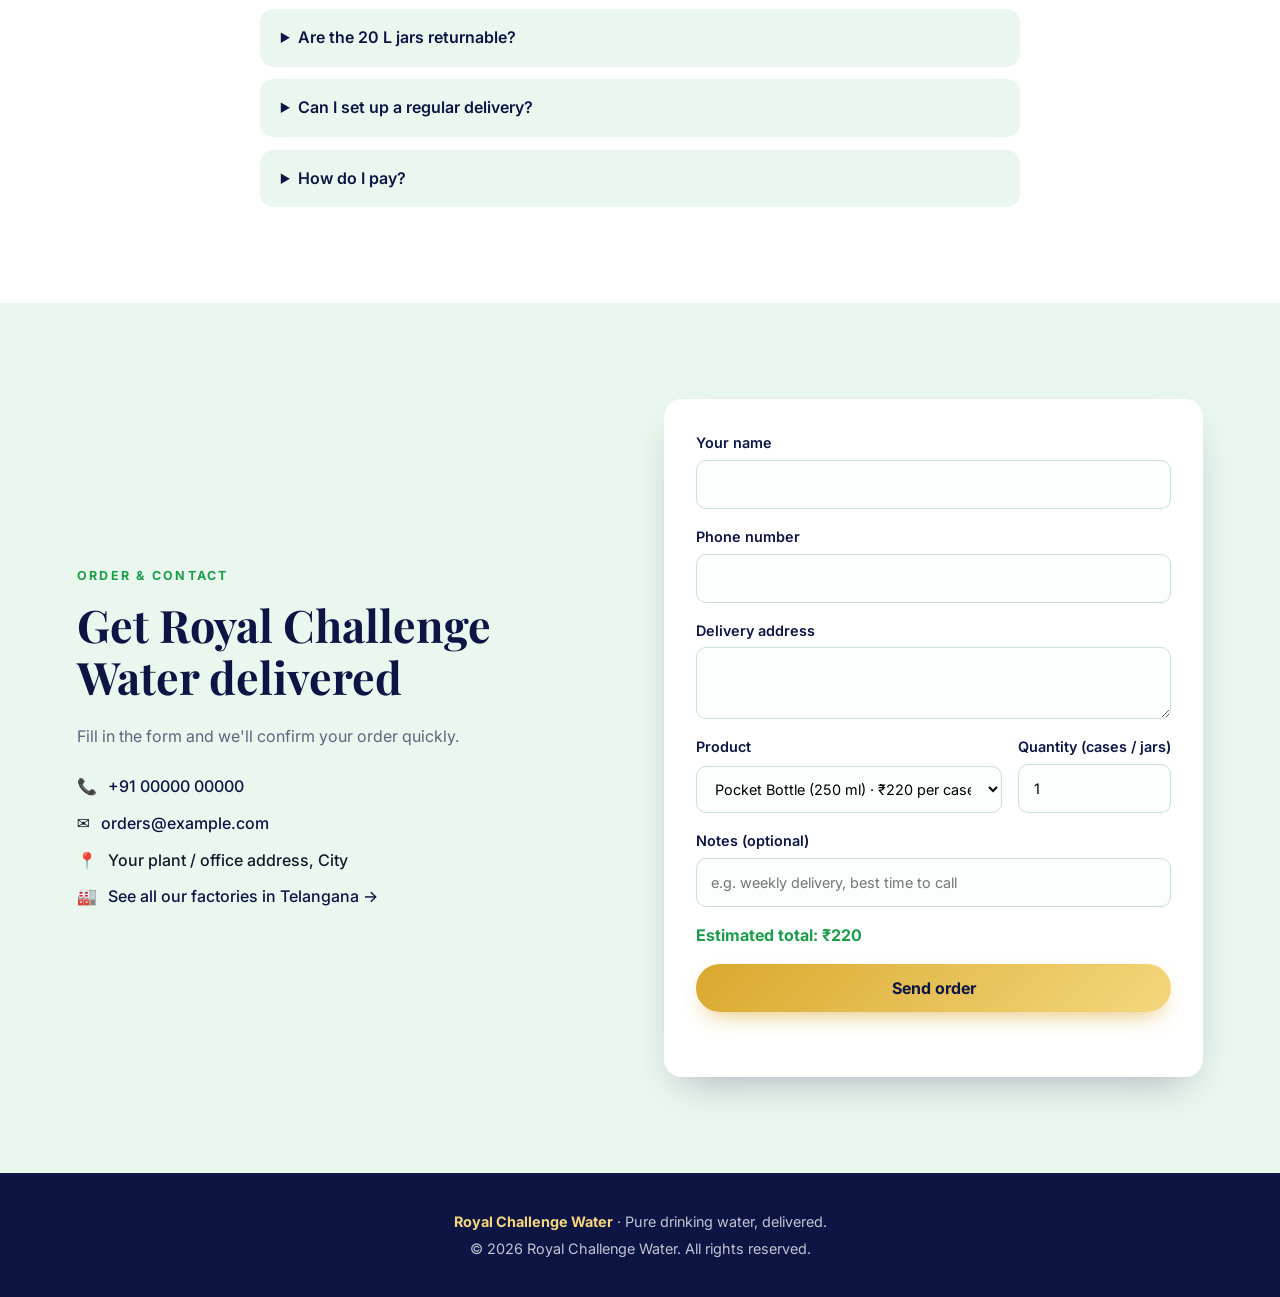
==== commit 8ec104c2: "Light green theme and realistic SVG hero bottle Make light green the main colour (hero, page headers" ====
--- a/royal-challenge-water/index.html
+++ b/royal-challenge-water/index.html
@@ -45,17 +45,54 @@
         </div>
       </div>
       <div class="hero-art reveal" aria-hidden="true">
-        <div class="bottle">
-          <div class="bottle-cap"></div>
-          <div class="bottle-neck"></div>
-          <div class="bottle-body">
-            <div class="bottle-water"></div>
-            <div class="bottle-label">
-              <span class="label-crown">♛</span>
-              <strong>Royal Challenge</strong>
-              <small>Packaged Drinking Water</small>
-            </div>
-          </div>
+        <div class="bottle-wrap">
+          <svg class="bottle-svg" viewBox="0 0 200 470" role="img" aria-label="Royal Challenge packaged drinking water bottle">
+            <defs>
+              <linearGradient id="bGlass" x1="0" x2="1"><stop offset="0" stop-color="#fff" stop-opacity=".6"/><stop offset=".16" stop-color="#fff" stop-opacity=".1"/><stop offset=".5" stop-color="#fff" stop-opacity=".02"/><stop offset=".86" stop-color="#fff" stop-opacity=".14"/><stop offset="1" stop-color="#fff" stop-opacity=".55"/></linearGradient>
+              <linearGradient id="bWater" x1="0" y1="0" x2="0" y2="1"><stop offset="0" stop-color="#dff6fb"/><stop offset=".35" stop-color="#abdff0"/><stop offset="1" stop-color="#5ab6d8"/></linearGradient>
+              <linearGradient id="bWaterSide" x1="0" x2="1"><stop offset="0" stop-color="#fff" stop-opacity=".3"/><stop offset=".25" stop-color="#fff" stop-opacity="0"/><stop offset=".75" stop-color="#0d1545" stop-opacity="0"/><stop offset="1" stop-color="#0d1545" stop-opacity=".22"/></linearGradient>
+              <linearGradient id="bCap" x1="0" x2="1"><stop offset="0" stop-color="#0c8a17"/><stop offset=".25" stop-color="#3fdc4b"/><stop offset=".55" stop-color="#1fbd2b"/><stop offset=".85" stop-color="#0f9a1c"/><stop offset="1" stop-color="#097012"/></linearGradient>
+              <linearGradient id="bLabelShade" x1="0" x2="1"><stop offset="0" stop-color="#000" stop-opacity=".38"/><stop offset=".12" stop-color="#000" stop-opacity="0"/><stop offset=".3" stop-color="#fff" stop-opacity=".25"/><stop offset=".48" stop-color="#fff" stop-opacity="0"/><stop offset=".85" stop-color="#000" stop-opacity="0"/><stop offset="1" stop-color="#000" stop-opacity=".42"/></linearGradient>
+              <radialGradient id="bShadow"><stop offset="0" stop-color="#0d1545" stop-opacity=".4"/><stop offset="1" stop-color="#0d1545" stop-opacity="0"/></radialGradient>
+              <filter id="bBlur"><feGaussianBlur stdDeviation="1.6"/></filter>
+              <clipPath id="bBody"><path d="M84 46 L84 64 C84 92 40 106 40 152 L40 404 C40 428 58 446 100 446 C142 446 160 428 160 404 L160 152 C160 106 116 92 116 64 L116 46 Z"/></clipPath>
+            </defs>
+            <ellipse cx="100" cy="452" rx="82" ry="10" fill="url(#bShadow)"/>
+            <g clip-path="url(#bBody)">
+              <rect x="30" y="78" width="140" height="380" fill="url(#bWater)"/>
+              <rect x="30" y="78" width="140" height="380" fill="url(#bWaterSide)"/>
+              <ellipse cx="100" cy="78" rx="21" ry="3.5" fill="#f2fcff" opacity=".9"/>
+              <ellipse cx="100" cy="440" rx="44" ry="7" fill="#fff" opacity=".35"/>
+              <path d="M40 168 Q100 174 160 168" stroke="rgba(13,21,69,.12)" stroke-width="1.8" fill="none"/><path d="M40 170.5 Q100 176.5 160 170.5" stroke="rgba(255,255,255,.5)" stroke-width="1.2" fill="none"/><path d="M40 180 Q100 186 160 180" stroke="rgba(13,21,69,.12)" stroke-width="1.8" fill="none"/><path d="M40 182.5 Q100 188.5 160 182.5" stroke="rgba(255,255,255,.5)" stroke-width="1.2" fill="none"/>
+              <g>
+                <rect x="40" y="206" width="120" height="116" fill="#1b9e4b"/>
+                <circle cx="100" cy="222" r="6" fill="#f4c542"/>
+                <g stroke="#f4c542" stroke-width="1.6" stroke-linecap="round"><path d="M100 211v3M89 222h3M108 222h3M92 214l2 2M108 214l-2 2"/></g>
+                <rect x="40" y="233" width="120" height="48" fill="#0d1545"/>
+                <rect x="40" y="235.5" width="120" height="0.8" fill="#fff" opacity=".7"/>
+                <rect x="40" y="277.7" width="120" height="0.8" fill="#fff" opacity=".7"/>
+                <text x="100" y="255" text-anchor="middle" font-family="Georgia,'Times New Roman',serif" font-weight="700" font-size="15" letter-spacing=".6" fill="#fff">ROYAL</text>
+                <text x="100" y="271" text-anchor="middle" font-family="Georgia,'Times New Roman',serif" font-weight="700" font-size="13.2" fill="#fff">CHALLENGE</text>
+                <text x="100" y="296" text-anchor="middle" font-family="Arial,sans-serif" font-weight="700" font-size="5.6" letter-spacing=".5" fill="#fff">PACKAGED DRINKING WATER</text>
+                <text x="100" y="306" text-anchor="middle" font-family="Arial,sans-serif" font-weight="700" font-size="5" letter-spacing=".5" fill="#d6f7df">WITH ADDED MINERALS</text>
+                <rect x="40" y="206" width="120" height="116" fill="url(#bLabelShade)"/>
+              </g>
+              <path d="M40 338 Q100 347 160 338" stroke="rgba(13,21,69,.16)" stroke-width="2.2" fill="none"/><path d="M40 341 Q100 350 160 341" stroke="rgba(255,255,255,.55)" stroke-width="1.4" fill="none"/><path d="M40 354 Q100 363 160 354" stroke="rgba(13,21,69,.16)" stroke-width="2.2" fill="none"/><path d="M40 357 Q100 366 160 357" stroke="rgba(255,255,255,.55)" stroke-width="1.4" fill="none"/><path d="M40 370 Q100 379 160 370" stroke="rgba(13,21,69,.16)" stroke-width="2.2" fill="none"/><path d="M40 373 Q100 382 160 373" stroke="rgba(255,255,255,.55)" stroke-width="1.4" fill="none"/><path d="M40 386 Q100 395 160 386" stroke="rgba(13,21,69,.16)" stroke-width="2.2" fill="none"/><path d="M40 389 Q100 398 160 389" stroke="rgba(255,255,255,.55)" stroke-width="1.4" fill="none"/>
+              <path d="M84 46 L84 64 C84 92 40 106 40 152 L40 404 C40 428 58 446 100 446 C142 446 160 428 160 404 L160 152 C160 106 116 92 116 64 L116 46 Z" fill="url(#bGlass)"/>
+              <path d="M53 150 C50 200 50 330 54 398" stroke="#fff" stroke-width="5" stroke-linecap="round" fill="none" opacity=".55" filter="url(#bBlur)"/>
+              <path d="M148 165 L148 392" stroke="#fff" stroke-width="2.5" stroke-linecap="round" fill="none" opacity=".4"/>
+              <path d="M72 84 C64 98 54 112 49 136" stroke="#fff" stroke-width="4" stroke-linecap="round" fill="none" opacity=".65" filter="url(#bBlur)"/>
+              <path d="M126 80 C134 94 144 108 151 132" stroke="#fff" stroke-width="2" stroke-linecap="round" fill="none" opacity=".35"/>
+            </g>
+            <path d="M84 46 L84 64 C84 92 40 106 40 152 L40 404 C40 428 58 446 100 446 C142 446 160 428 160 404 L160 152 C160 106 116 92 116 64 L116 46 Z" fill="none" stroke="rgba(13,21,69,.38)" stroke-width="1.3"/>
+            <rect x="74" y="55" width="52" height="5" rx="2.5" fill="#fff" fill-opacity=".6" stroke="rgba(13,21,69,.3)" stroke-width=".8"/>
+            <rect x="80" y="44" width="40" height="8" rx="2" fill="url(#bCap)"/>
+            <rect x="80" y="8" width="40" height="38" rx="6" fill="url(#bCap)"/>
+            <line x1="85.0" y1="15" x2="85.0" y2="41" stroke="rgba(0,0,0,.2)" stroke-width="1.2"/><line x1="88.5" y1="15" x2="88.5" y2="41" stroke="rgba(0,0,0,.2)" stroke-width="1.2"/><line x1="92.0" y1="15" x2="92.0" y2="41" stroke="rgba(0,0,0,.2)" stroke-width="1.2"/><line x1="95.5" y1="15" x2="95.5" y2="41" stroke="rgba(0,0,0,.2)" stroke-width="1.2"/><line x1="99.0" y1="15" x2="99.0" y2="41" stroke="rgba(0,0,0,.2)" stroke-width="1.2"/><line x1="102.5" y1="15" x2="102.5" y2="41" stroke="rgba(0,0,0,.2)" stroke-width="1.2"/><line x1="106.0" y1="15" x2="106.0" y2="41" stroke="rgba(0,0,0,.2)" stroke-width="1.2"/><line x1="109.5" y1="15" x2="109.5" y2="41" stroke="rgba(0,0,0,.2)" stroke-width="1.2"/><line x1="113.0" y1="15" x2="113.0" y2="41" stroke="rgba(0,0,0,.2)" stroke-width="1.2"/><line x1="116.5" y1="15" x2="116.5" y2="41" stroke="rgba(0,0,0,.2)" stroke-width="1.2"/>
+            <ellipse cx="100" cy="9" rx="20" ry="3.2" fill="#6bf275"/>
+            <rect x="84" y="13" width="9" height="30" rx="4" fill="#fff" opacity=".35"/>
+            <rect x="80" y="8" width="40" height="38" rx="6" fill="none" stroke="rgba(0,0,0,.3)" stroke-width=".9"/>
+          </svg>
         </div>
       </div>
       <svg class="wave" viewBox="0 0 1440 120" preserveAspectRatio="none" aria-hidden="true"><path d="M0 60c240 50 480 50 720 0s480-50 720 0v60H0z" /></svg>
--- a/royal-challenge-water/styles.css
+++ b/royal-challenge-water/styles.css
@@ -46,8 +46,8 @@
   transition: transform 0.2s, box-shadow 0.2s;
 }
 .btn:hover { transform: translateY(-2px); box-shadow: 0 14px 28px -10px rgba(217, 168, 46, 0.9); }
-.btn-ghost { background: transparent; color: var(--white); border: 2px solid rgba(255, 255, 255, 0.6); box-shadow: none; }
-.btn-ghost:hover { background: rgba(255, 255, 255, 0.12); box-shadow: none; }
+.btn-ghost { background: transparent; color: var(--navy); border: 2px solid var(--navy); box-shadow: none; }
+.btn-ghost:hover { background: rgba(13, 21, 69, 0.08); box-shadow: none; }
 .btn-small { padding: 0.55em 1.2em; font-size: 0.9rem; }
 
 /* ---------- Nav ---------- */
@@ -55,18 +55,19 @@
   position: fixed; inset: 0 0 auto 0; z-index: 50;
   display: flex; align-items: center; justify-content: space-between; gap: 1rem;
   padding: 0.8rem clamp(1rem, 4vw, 3rem);
-  background: rgba(13, 21, 69, 0.88);
+  background: rgba(255, 255, 255, 0.9);
   backdrop-filter: blur(10px);
-  color: var(--white);
+  color: var(--navy);
+  box-shadow: 0 2px 18px -10px rgba(13, 21, 69, 0.4);
 }
 .brand { display: flex; align-items: center; gap: 0.6rem; text-decoration: none; }
 .brand-crown svg { width: 34px; height: 38px; display: block; border-radius: 3px; }
 .brand-name { font: 700 1.2rem "Playfair Display", serif; }
-.brand-name em { color: var(--gold-light); font-style: normal; }
+.brand-name em { color: #12853f; font-style: normal; }
 .nav-links { display: flex; align-items: center; gap: 1.5rem; }
 .nav-links a:not(.btn) { text-decoration: none; font-weight: 500; opacity: 0.85; }
-.nav-links a:not(.btn):hover { opacity: 1; color: var(--aqua-light); }
-.nav-toggle { display: none; background: none; border: 0; color: var(--white); font-size: 1.6rem; cursor: pointer; }
+.nav-links a:not(.btn):hover { opacity: 1; color: #12853f; }
+.nav-toggle { display: none; background: none; border: 0; color: var(--navy); font-size: 1.6rem; cursor: pointer; }
 
 /* ---------- Hero ---------- */
 .hero {
@@ -74,14 +75,15 @@
   min-height: 100vh;
   display: grid; grid-template-columns: 1.1fr 0.9fr; align-items: center; gap: 2rem;
   padding: 7rem clamp(1rem, 6vw, 6rem) 8rem;
-  background: radial-gradient(circle at 75% 40%, #1b8a4f 0%, var(--navy-2) 40%, var(--navy) 80%);
-  color: var(--white);
+  background: radial-gradient(circle at 72% 38%, #f6fff8 0%, #d3f1dc 42%, #a6dfb9 100%);
+  color: var(--navy);
   overflow: hidden;
 }
 .hero h1 { font-size: clamp(2.6rem, 6vw, 4.6rem); }
 .gold { color: var(--gold-light); }
 .eyebrow { text-transform: uppercase; letter-spacing: 0.18em; font-size: 0.78rem; font-weight: 700; color: var(--aqua); margin: 0 0 0.8rem; }
-.hero .eyebrow { color: var(--aqua-light); }
+.hero .eyebrow, .page-hero .eyebrow { color: #0f7a3a; }
+.hero .gold, .page-hero .gold { color: #12853f; }
 .lead { font-size: 1.12rem; max-width: 34rem; opacity: 0.9; }
 .hero-actions { display: flex; gap: 1rem; flex-wrap: wrap; margin-top: 2rem; }
 .hero-copy, .hero-art { position: relative; z-index: 2; }
@@ -90,7 +92,7 @@
 .bubbles { position: absolute; inset: 0; z-index: 1; pointer-events: none; }
 .bubbles span {
   position: absolute; bottom: -40px; border-radius: 50%;
-  background: radial-gradient(circle at 30% 30%, rgba(255,255,255,0.7), rgba(134,217,160,0.15));
+  background: radial-gradient(circle at 30% 30%, rgba(255,255,255,0.95), rgba(255,255,255,0.15)); border: 1px solid rgba(255,255,255,0.8);
   animation: rise linear infinite;
 }
 @keyframes rise {
@@ -99,36 +101,9 @@
 
 /* Big bottle */
 .hero-art { display: flex; justify-content: center; }
-.bottle { display: flex; flex-direction: column; align-items: center; animation: float 5s ease-in-out infinite; filter: drop-shadow(0 30px 40px rgba(0,0,0,0.35)); }
-@keyframes float { 50% { transform: translateY(-16px) rotate(-2deg); } }
-.bottle-cap { width: 56px; height: 30px; background: linear-gradient(#3fd24a, #13a51d); border-radius: 8px 8px 4px 4px; }
-.bottle-neck { width: 70px; height: 50px; background: rgba(255,255,255,0.25); border-radius: 0 0 20px 20px; }
-.bottle-body {
-  position: relative; width: 190px; height: 340px; margin-top: -10px;
-  border-radius: 70px 70px 40px 40px;
-  background: linear-gradient(90deg, rgba(255,255,255,0.35), rgba(255,255,255,0.08) 40%, rgba(255,255,255,0.3));
-  border: 2px solid rgba(255,255,255,0.45);
-  overflow: hidden;
-}
-.bottle-water {
-  position: absolute; inset: 22% 0 0 0;
-  background: linear-gradient(rgba(191,233,242,0.8), rgba(79,182,214,0.85));
-}
-.bottle-water::before {
-  content: ""; position: absolute; top: -14px; left: -50%; width: 200%; height: 28px;
-  background: rgba(191,233,242,0.8); border-radius: 45%;
-  animation: slosh 4s ease-in-out infinite;
-}
-@keyframes slosh { 50% { transform: translateX(12%) rotate(3deg); } }
-.bottle-label {
-  position: absolute; left: 0; right: 0; top: 42%;
-  padding: 0.9rem 0.5rem; text-align: center;
-  background: var(--navy); border-block: 8px solid var(--aqua);
-  display: flex; flex-direction: column;
-}
-.label-crown { color: var(--gold-light); font-size: 1.4rem; line-height: 1; }
-.bottle-label strong { font: 700 1.05rem "Playfair Display", serif; }
-.bottle-label small { font-size: 0.62rem; letter-spacing: 0.1em; text-transform: uppercase; opacity: 0.8; }
+.bottle-wrap { animation: float 5s ease-in-out infinite; }
+.bottle-svg { display: block; width: min(250px, 60vw); height: auto; filter: drop-shadow(0 26px 26px rgba(13, 21, 69, 0.22)); }
+@keyframes float { 50% { transform: translateY(-14px) rotate(-1.5deg); } }
 
 /* ---------- Stats ---------- */
 .stats {
@@ -142,9 +117,9 @@
 /* ---------- Sections ---------- */
 .section { padding: 6rem clamp(1rem, 6vw, 6rem); }
 .section-tint { background: var(--sky); }
-.section-dark { background: linear-gradient(160deg, var(--navy), var(--navy-2)); color: var(--white); }
+.section-dark { background: linear-gradient(160deg, #22ad58, #137f3c); color: var(--white); }
 .section-dark h2 { color: var(--white); }
-.section-dark .eyebrow { color: var(--gold-light); }
+.section-dark .eyebrow { color: #fff3c4; }
 .section-head { text-align: center; max-width: 640px; margin: 0 auto 3rem; }
 .section-head p:not(.eyebrow) { color: var(--muted); }
 .split { display: grid; grid-template-columns: 1fr 1fr; gap: 3rem; align-items: center; max-width: 1150px; margin: 0 auto; }
@@ -186,7 +161,7 @@
 
 /* ---------- Why ---------- */
 .why-grid { display: grid; grid-template-columns: repeat(auto-fit, minmax(220px, 1fr)); gap: 1.4rem; max-width: 1150px; margin: 0 auto; }
-.why { background: rgba(255,255,255,0.06); border: 1px solid rgba(255,255,255,0.12); border-radius: var(--radius); padding: 1.6rem; }
+.why { background: rgba(255,255,255,0.14); border: 1px solid rgba(255,255,255,0.28); border-radius: var(--radius); padding: 1.6rem; }
 .why > span { font-size: 2rem; }
 .why p { opacity: 0.8; margin: 0; }
 
@@ -235,7 +210,7 @@
   .nav-links {
     position: fixed; top: 60px; left: 0; right: 0;
     flex-direction: column; gap: 1rem; padding: 1.5rem;
-    background: var(--navy);
+    background: var(--white); box-shadow: 0 18px 24px -14px rgba(13, 21, 69, 0.35);
     transform: translateY(-130%); transition: transform 0.3s;
   }
   .menu-open .nav-links { transform: none; }
@@ -253,16 +228,15 @@
 .page-hero {
   position: relative; overflow: hidden;
   padding: 8rem clamp(1rem, 6vw, 6rem) 7rem; text-align: center;
-  background: radial-gradient(circle at 50% 0%, #1b8a4f 0%, var(--navy-2) 45%, var(--navy) 85%);
-  color: var(--white);
+  background: radial-gradient(circle at 50% 0%, #f6fff8 0%, #d3f1dc 45%, #a6dfb9 100%);
+  color: var(--navy);
 }
 .page-hero h1 { font-size: clamp(2.2rem, 5vw, 3.8rem); }
-.page-hero .eyebrow { color: var(--aqua-light); }
 .page-hero .lead { margin: 0 auto; }
 .page-hero-stats { display: flex; justify-content: center; gap: 1rem; flex-wrap: wrap; margin-top: 1.8rem; }
-.page-hero-stats span { background: rgba(255,255,255,0.1); border: 1px solid rgba(255,255,255,0.2); border-radius: 999px; padding: 0.5em 1.2em; }
-.page-hero-stats strong { color: var(--gold-light); font-size: 1.2rem; }
-.nav-links a[aria-current="page"] { opacity: 1; color: var(--gold-light); }
+.page-hero-stats span { background: rgba(255,255,255,0.75); border: 1px solid rgba(27,158,75,0.3); border-radius: 999px; padding: 0.5em 1.2em; }
+.page-hero-stats strong { color: #12853f; font-size: 1.2rem; }
+.nav-links a[aria-current="page"] { opacity: 1; color: #12853f; font-weight: 700; }
 
 .locations { padding-top: 3rem; }
 .locations-layout { display: grid; grid-template-columns: 380px 1fr; gap: 2rem; max-width: 1200px; margin: 0 auto; align-items: start; }
@@ -300,7 +274,7 @@
 }
 
 /* ---------- Still vs Sparkling page ---------- */
-.sparkle-text { color: var(--aqua-light); text-shadow: 0 0 18px rgba(134,217,160,0.7); }
+.sparkle-text { color: #12853f; }
 .on-dark { color: rgba(255,255,255,0.8) !important; }
 .versus { display: grid; grid-template-columns: 1fr auto 1fr; gap: 2rem; align-items: center; max-width: 1100px; margin: 0 auto; }
 .vs-card { border-radius: 24px; padding: 2.2rem; box-shadow: var(--shadow); }
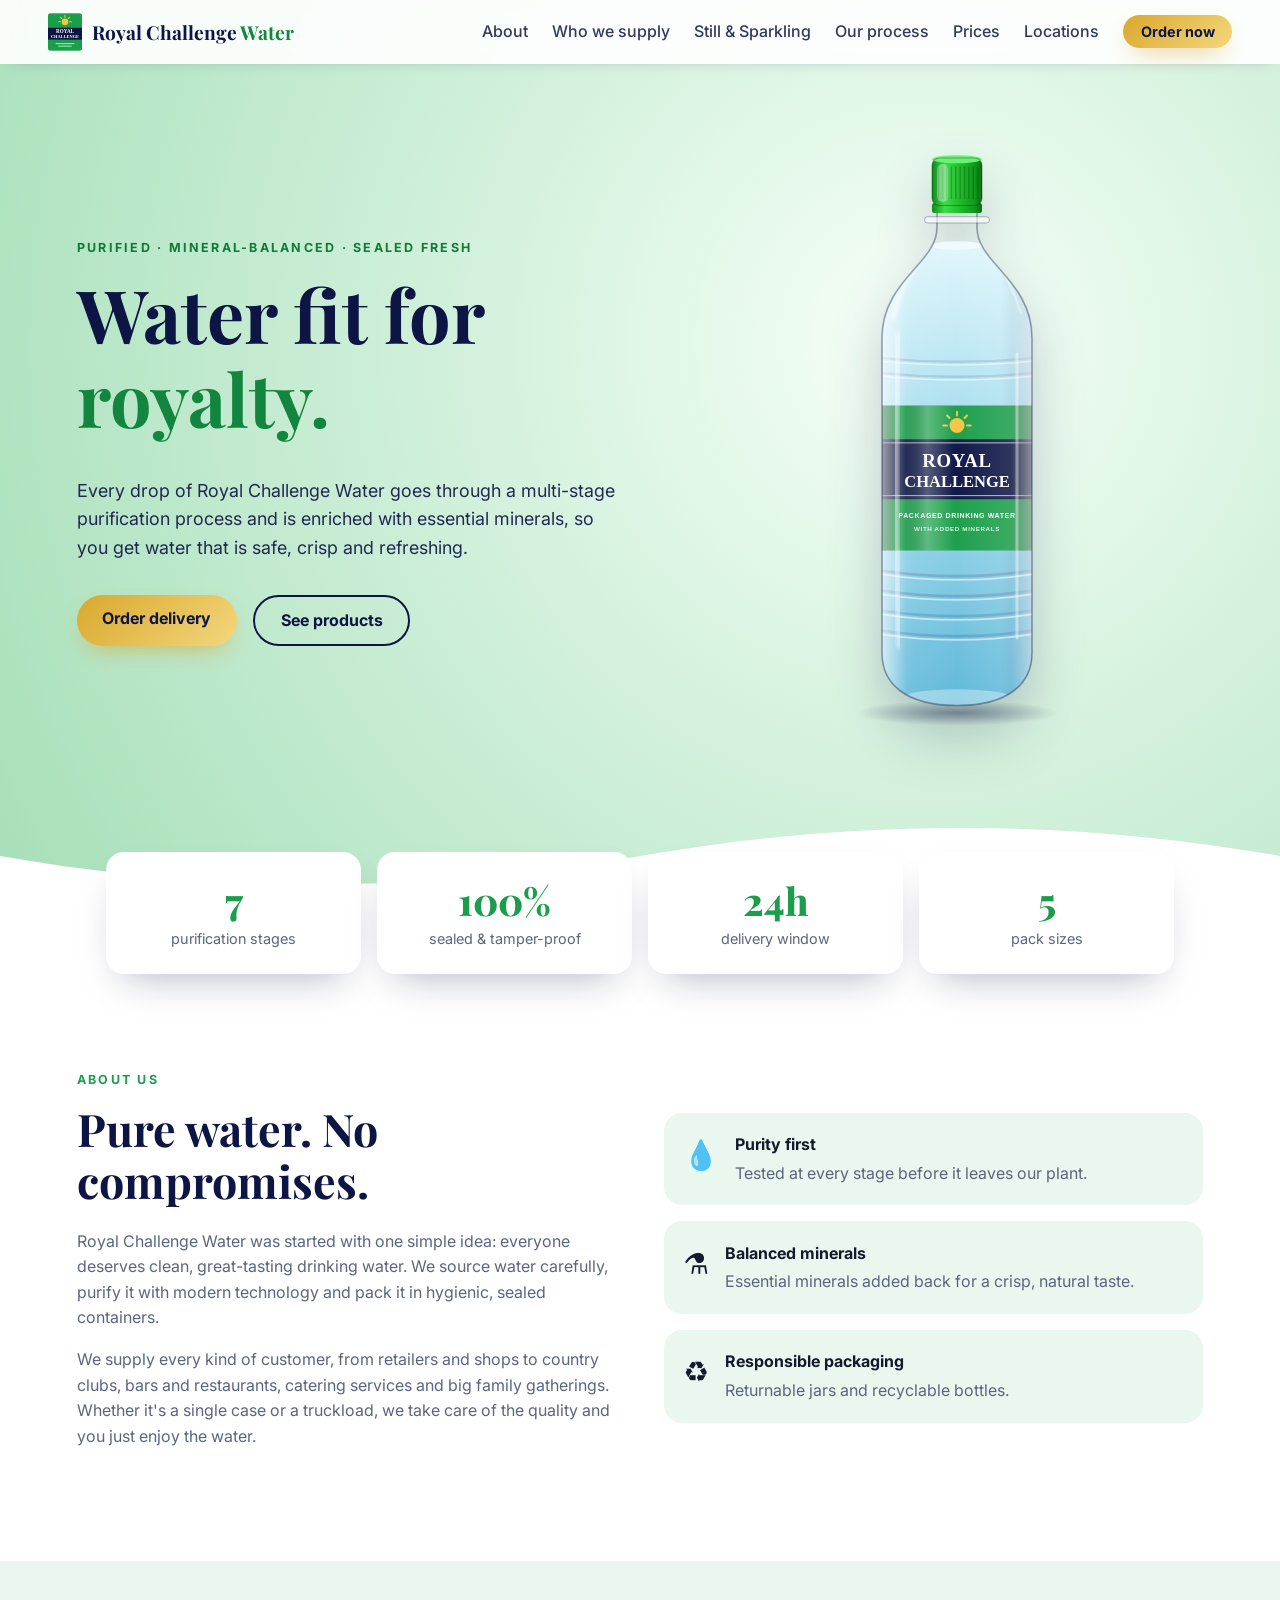
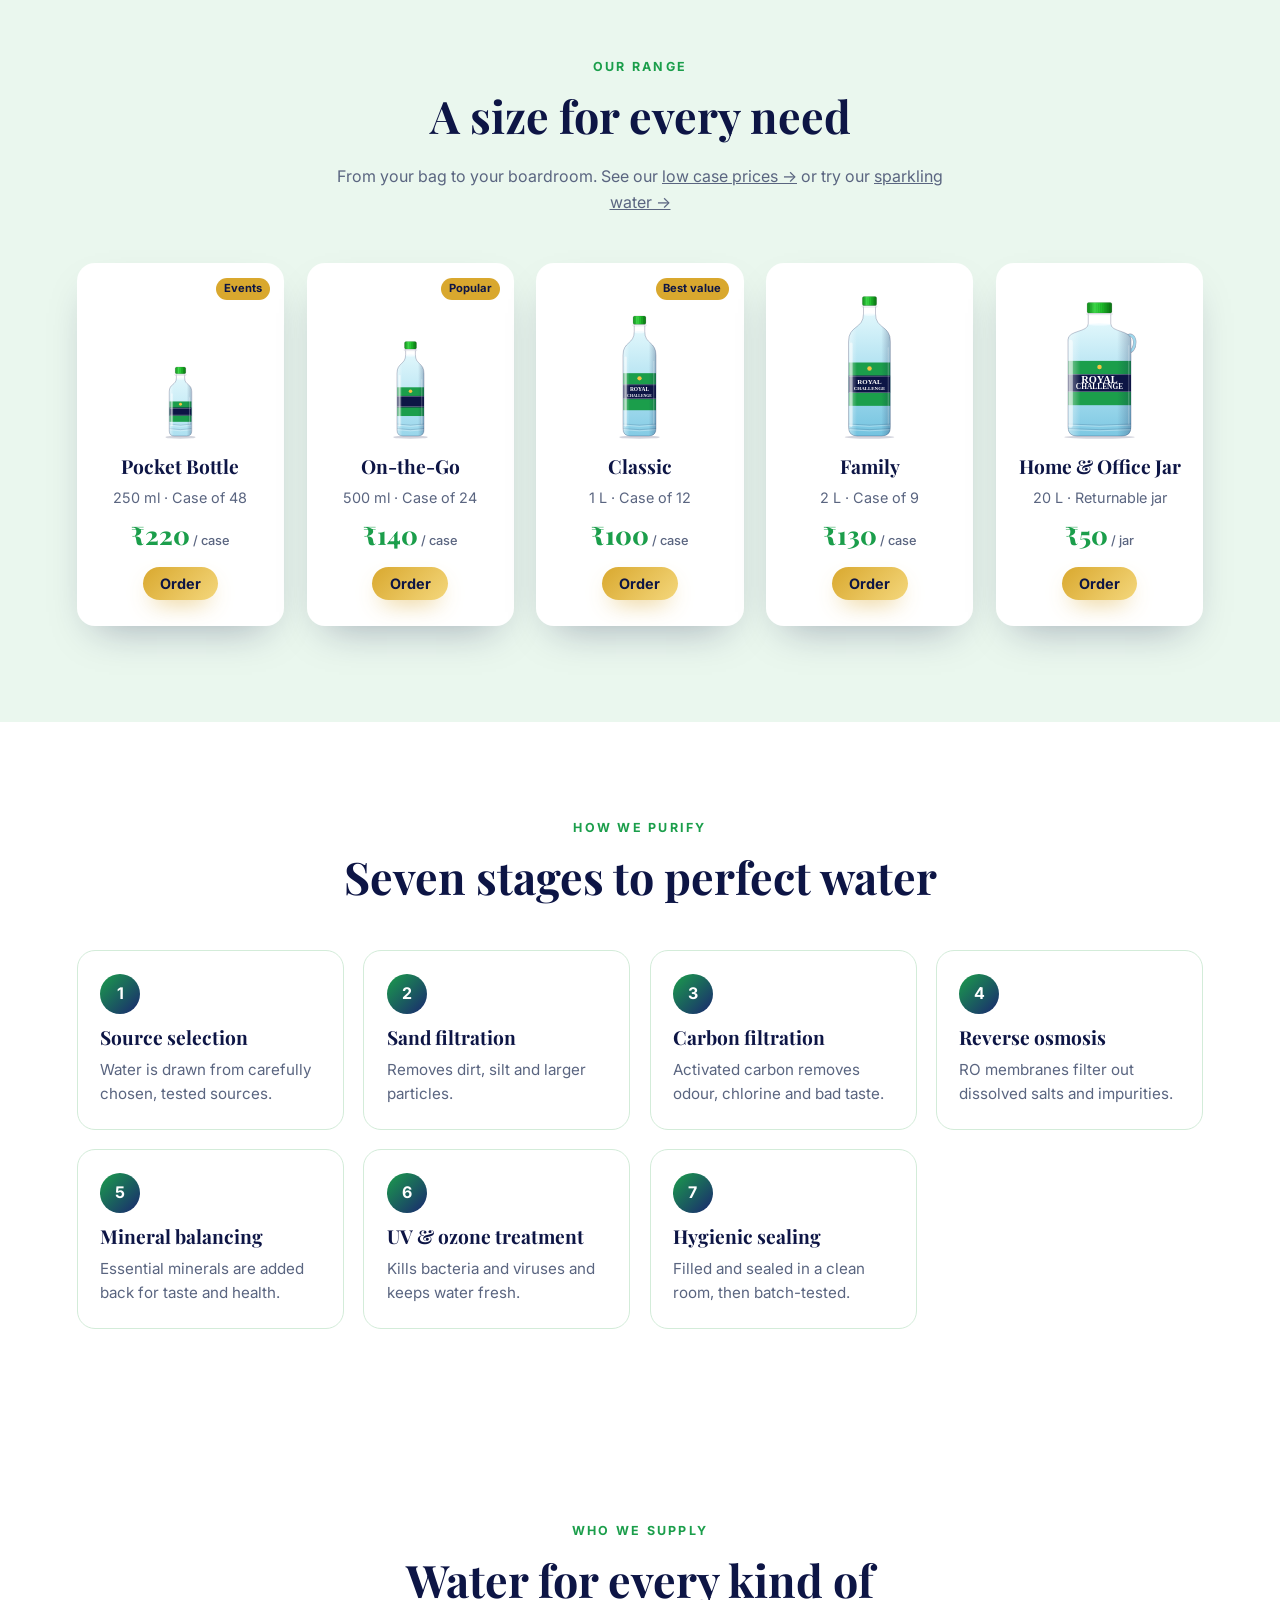
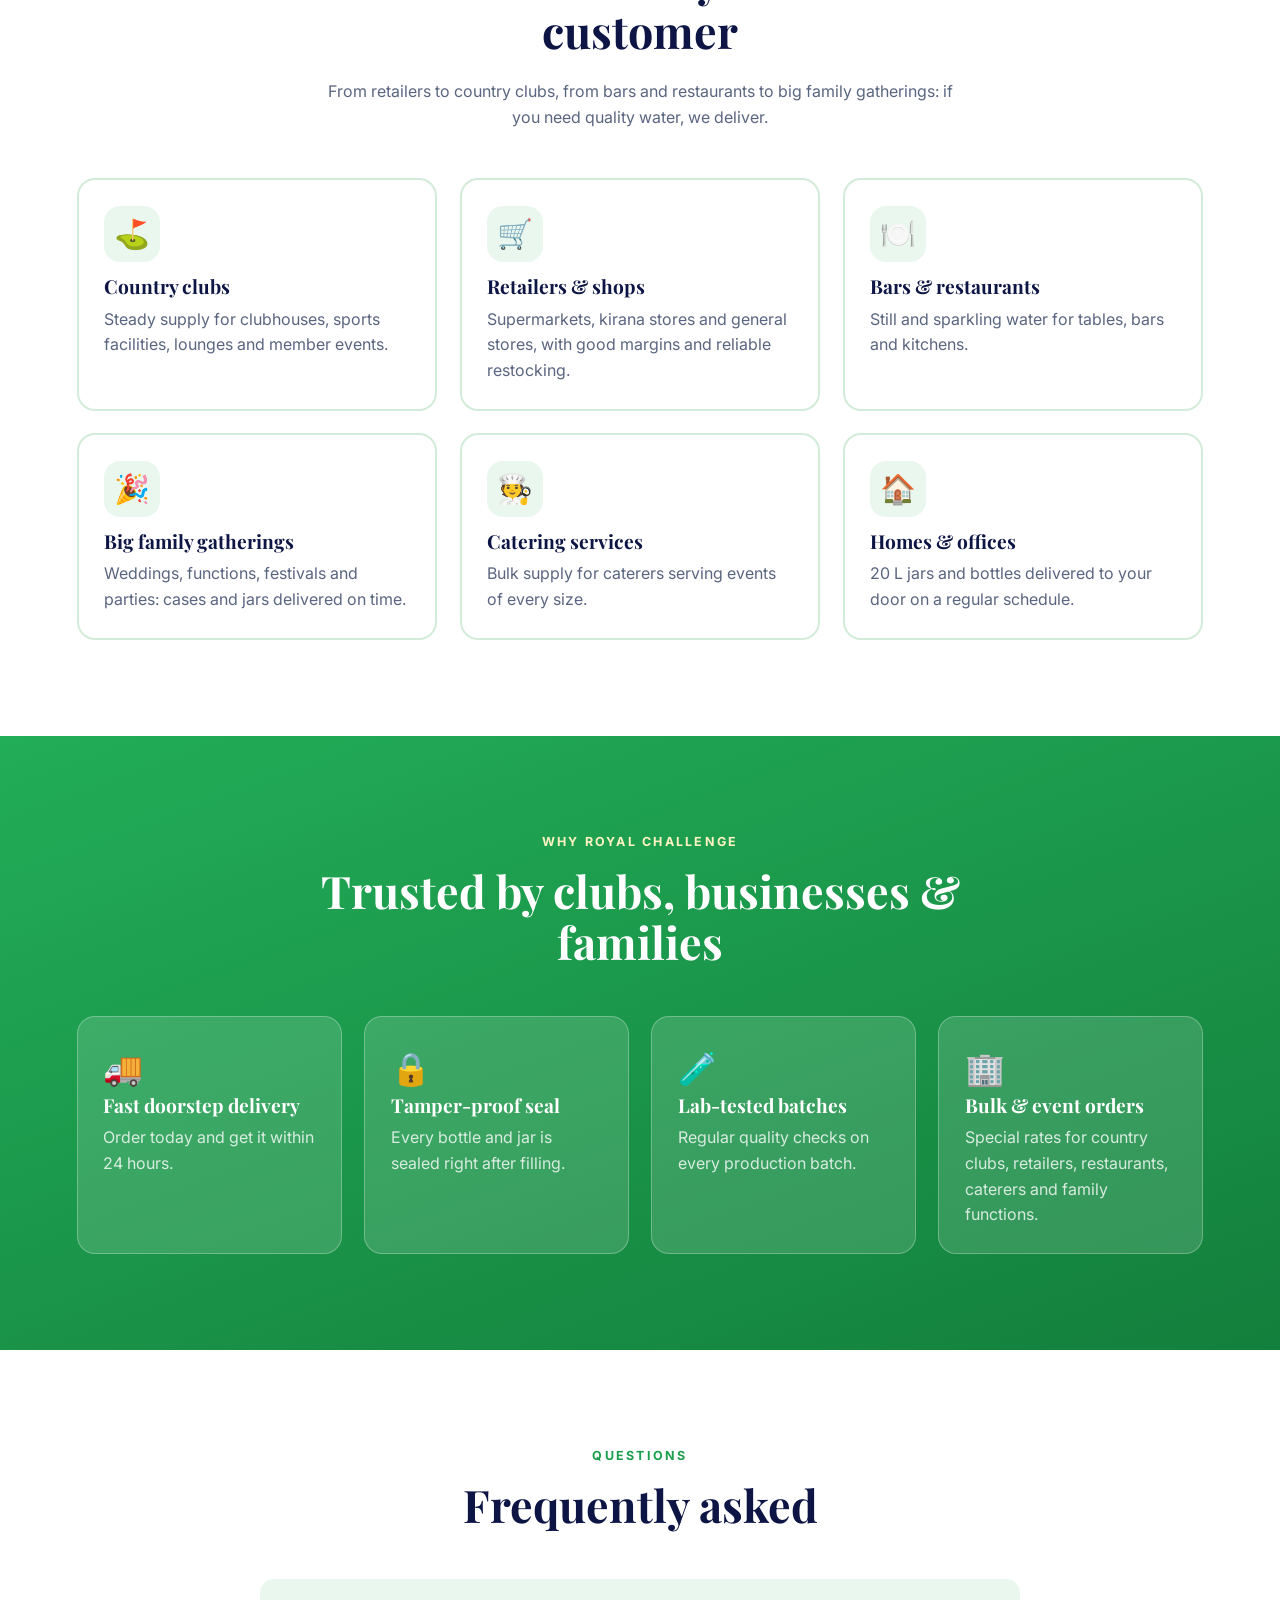
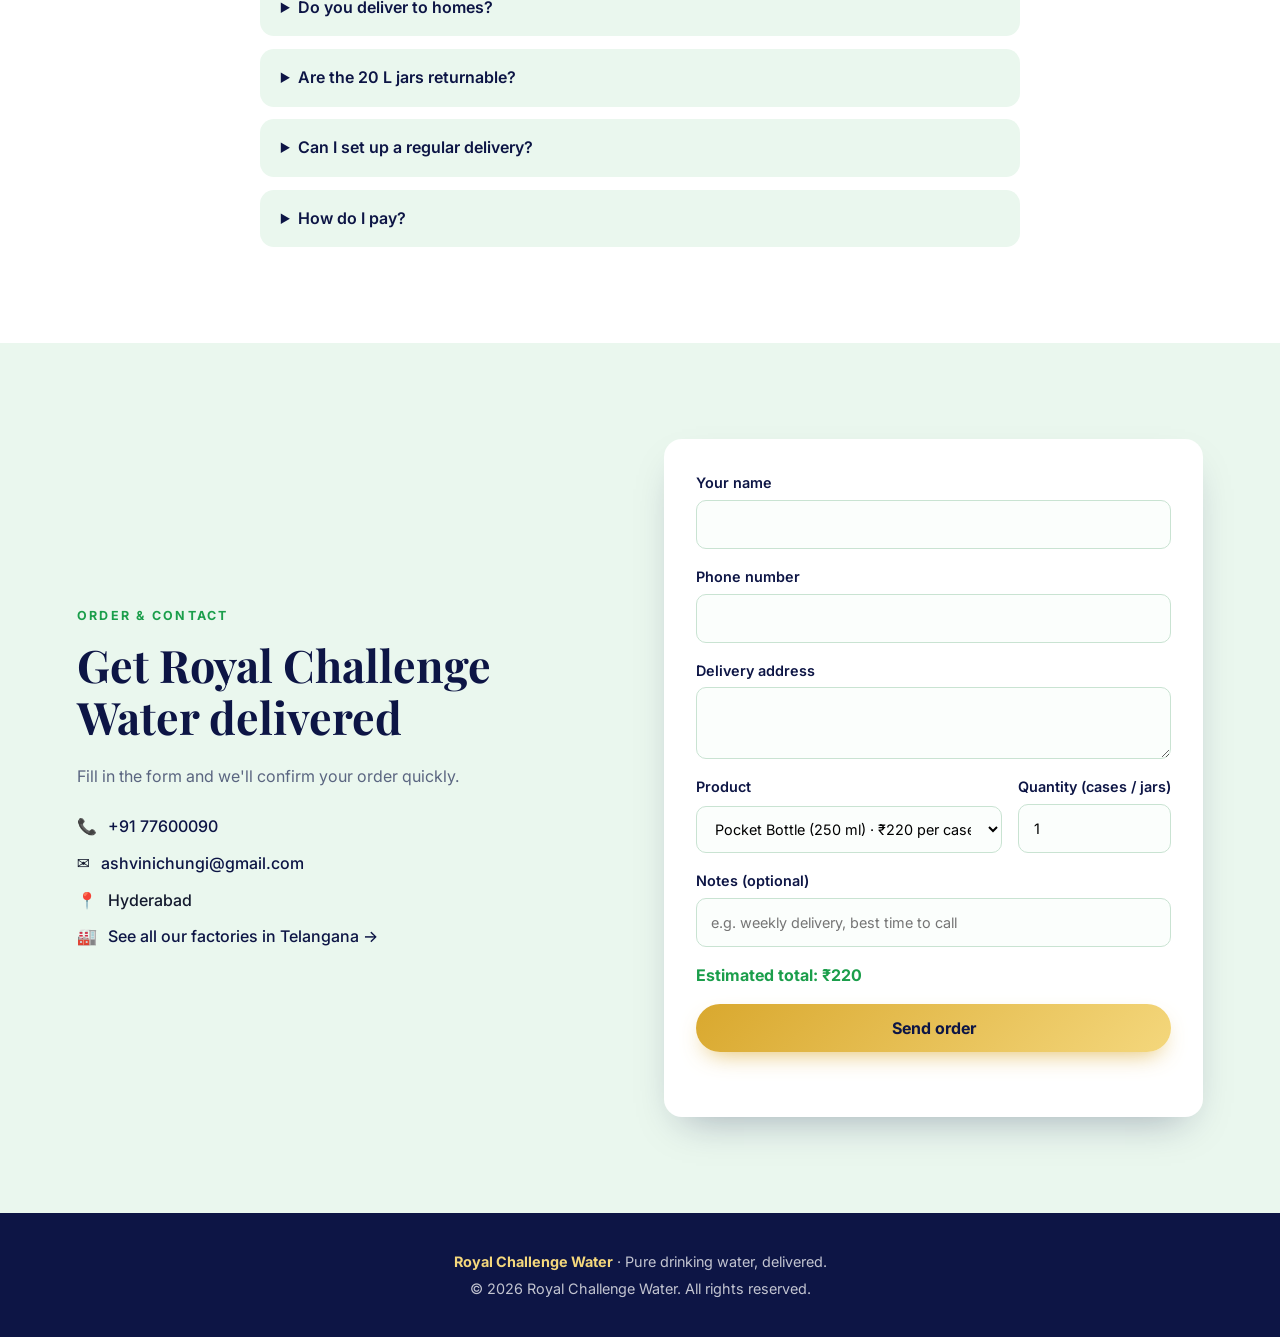
==== commit 006eca65: "Realistic size-accurate bottle icons; add phone number and Hyderabad address Replace the flat bottle" ====
--- a/royal-challenge-water/index.html
+++ b/royal-challenge-water/index.html
@@ -223,6 +223,7 @@
     <p>&copy; <span id="year"></span> Royal Challenge Water. All rights reserved.</p>
   </footer>
 
+  <script src="bottles.js"></script>
   <script src="script.js"></script>
 </body>
 </html>
--- a/royal-challenge-water/styles.css
+++ b/royal-challenge-water/styles.css
@@ -143,14 +143,6 @@
 .product-price { font: 800 1.6rem "Playfair Display", serif; color: var(--aqua); margin: 0.5rem 0 1rem; }
 .product-price small { font: 500 0.8rem "Inter", sans-serif; color: var(--muted); }
 
-.mini-bottle {
-  position: relative; width: 52px; height: 110px; margin: 0 auto;
-  border: 2px solid var(--aqua-light); border-radius: 22px 22px 12px 12px; overflow: hidden;
-  background: var(--sky);
-}
-.mini-bottle::before { content: ""; position: absolute; top: 0; left: 50%; transform: translateX(-50%); width: 20px; height: 8px; background: #17a920; border-radius: 0 0 4px 4px; z-index: 1; }
-.mini-bottle span { position: absolute; left: 0; right: 0; bottom: 0; height: calc(var(--fill) * 100%); background: linear-gradient(var(--water-light), var(--water)); }
-.mini-bottle.jar { width: 86px; border-radius: 26px; }
 
 /* ---------- Process ---------- */
 .process { list-style: none; margin: 0 auto; padding: 0; max-width: 1150px; display: grid; grid-template-columns: repeat(auto-fit, minmax(230px, 1fr)); gap: 1.2rem; }
@@ -289,7 +281,7 @@
 .vs-glass { position: relative; width: 80px; height: 110px; margin-bottom: 1.2rem; border: 3px solid var(--aqua-light); border-top: 0; border-radius: 0 0 18px 18px; overflow: hidden; clip-path: polygon(0 0, 100% 0, 90% 100%, 10% 100%); }
 .vs-water { position: absolute; inset: 25% 0 0; background: linear-gradient(var(--water-light), var(--water)); }
 .fizz { position: absolute; inset: 25% 0 0; }
-.fizz::before, .fizz::after, .mini-bottle.sparkling::after {
+.fizz::before, .fizz::after {
   content: ""; position: absolute; inset: 0;
   background-image:
     radial-gradient(circle, rgba(255,255,255,0.95) 1.6px, transparent 2px),
@@ -310,9 +302,6 @@
 .type-pill { display: inline-block; font-size: 0.7rem; font-weight: 700; padding: 0.2em 0.7em; border-radius: 999px; margin-bottom: 0.8rem; }
 .type-pill.still { background: var(--sky); color: var(--aqua); }
 .type-pill.sparkling { background: var(--navy); color: var(--aqua-light); }
-.mini-bottle.sparkling::after { z-index: 0; top: auto; height: calc(var(--fill) * 100%); background-size: 10px 13px, 7px 9px; }
-.mini-bottle.lemon span { background: linear-gradient(#fff6b8, #e8d34a); }
-.mini-bottle.mint span { background: linear-gradient(#c9f5df, #4cc58f); }
 
 .table-wrap { max-width: 900px; margin: 0 auto; overflow-x: auto; border-radius: var(--radius); box-shadow: var(--shadow); }
 .compare { width: 100%; border-collapse: collapse; background: var(--white); min-width: 520px; }
@@ -358,3 +347,8 @@
 .customer > span { display: inline-grid; place-items: center; width: 56px; height: 56px; border-radius: 16px; background: var(--sky); font-size: 1.8rem; margin-bottom: 0.8rem; }
 .customer h3 { color: var(--navy); }
 .customer p { margin: 0; color: var(--muted); }
+
+/* ---------- Bottle icons ---------- */
+.bottle-icon { display: block; height: 150px; width: auto; max-width: 100%; margin: 0 auto; }
+.product .bottle-icon, .price-card .bottle-icon { transition: transform 0.25s; }
+.product:hover .bottle-icon, .price-card:hover .bottle-icon { transform: translateY(-4px) scale(1.04); }
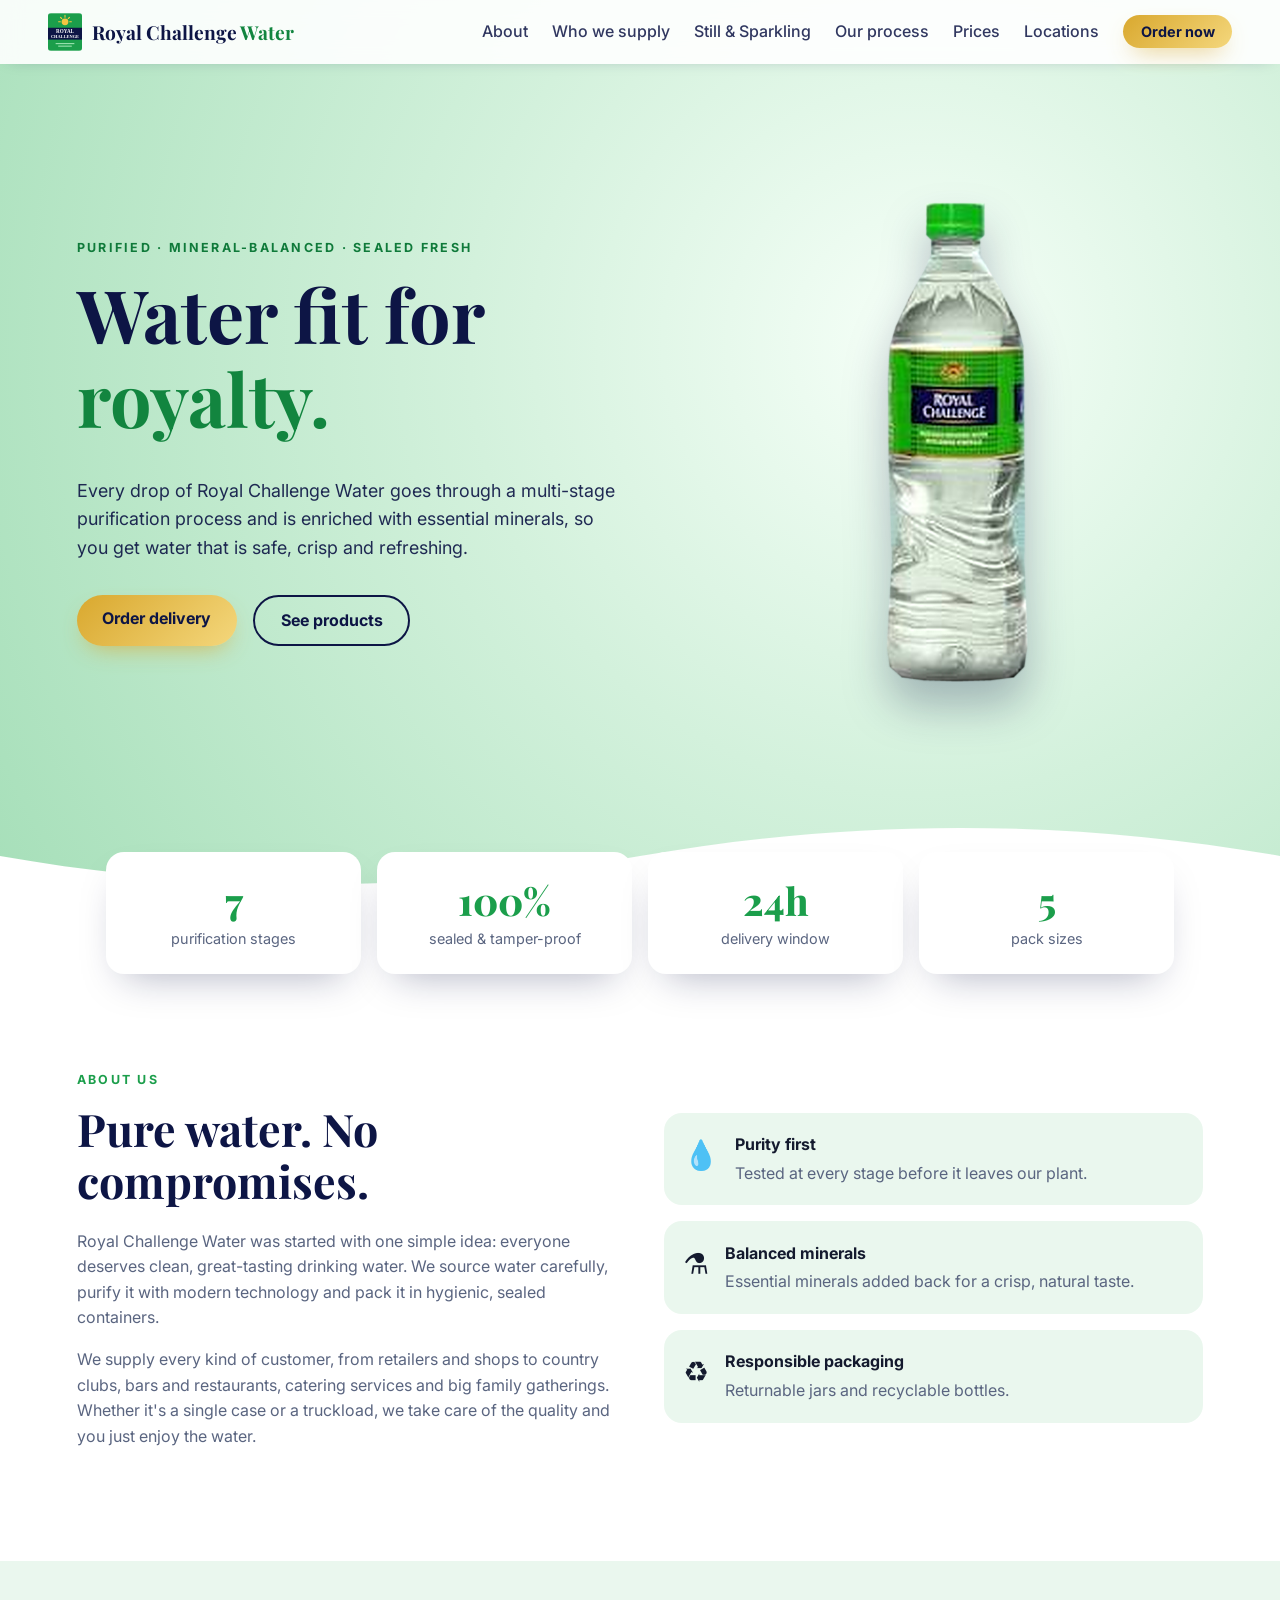
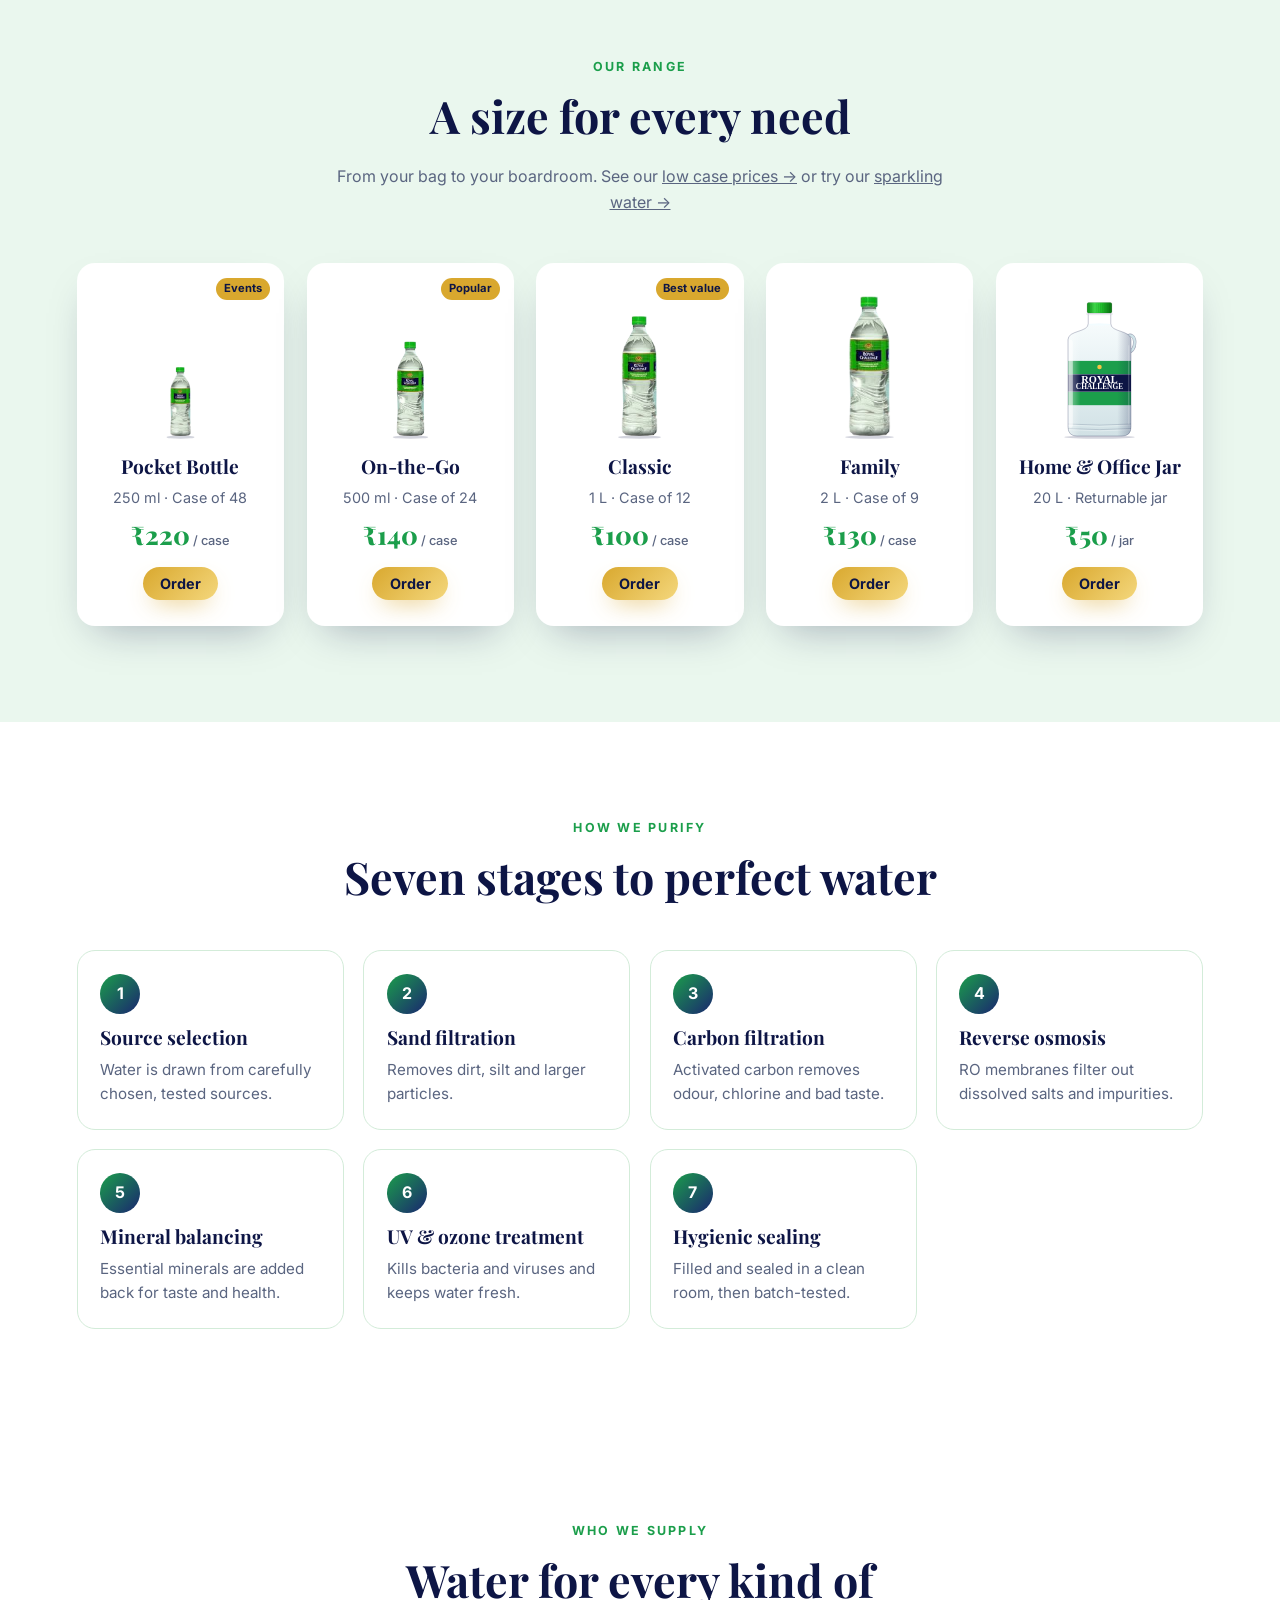
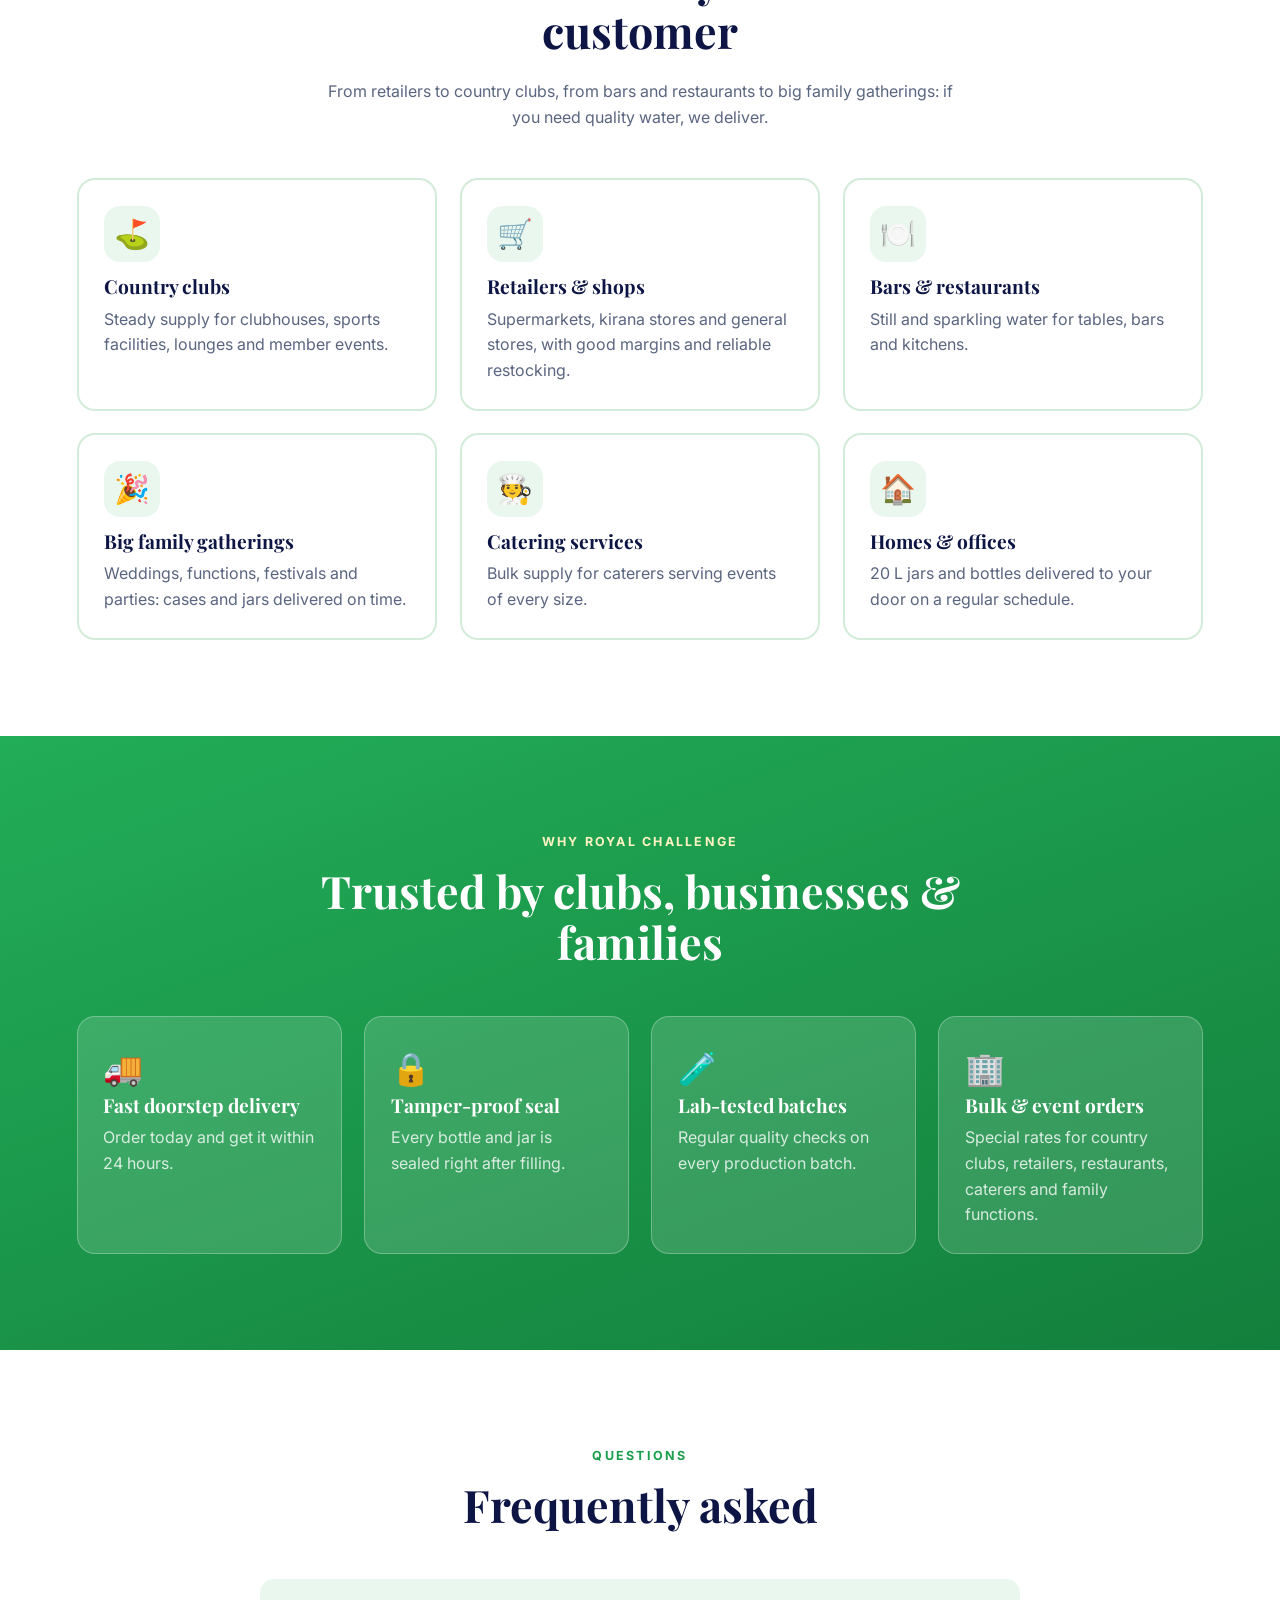
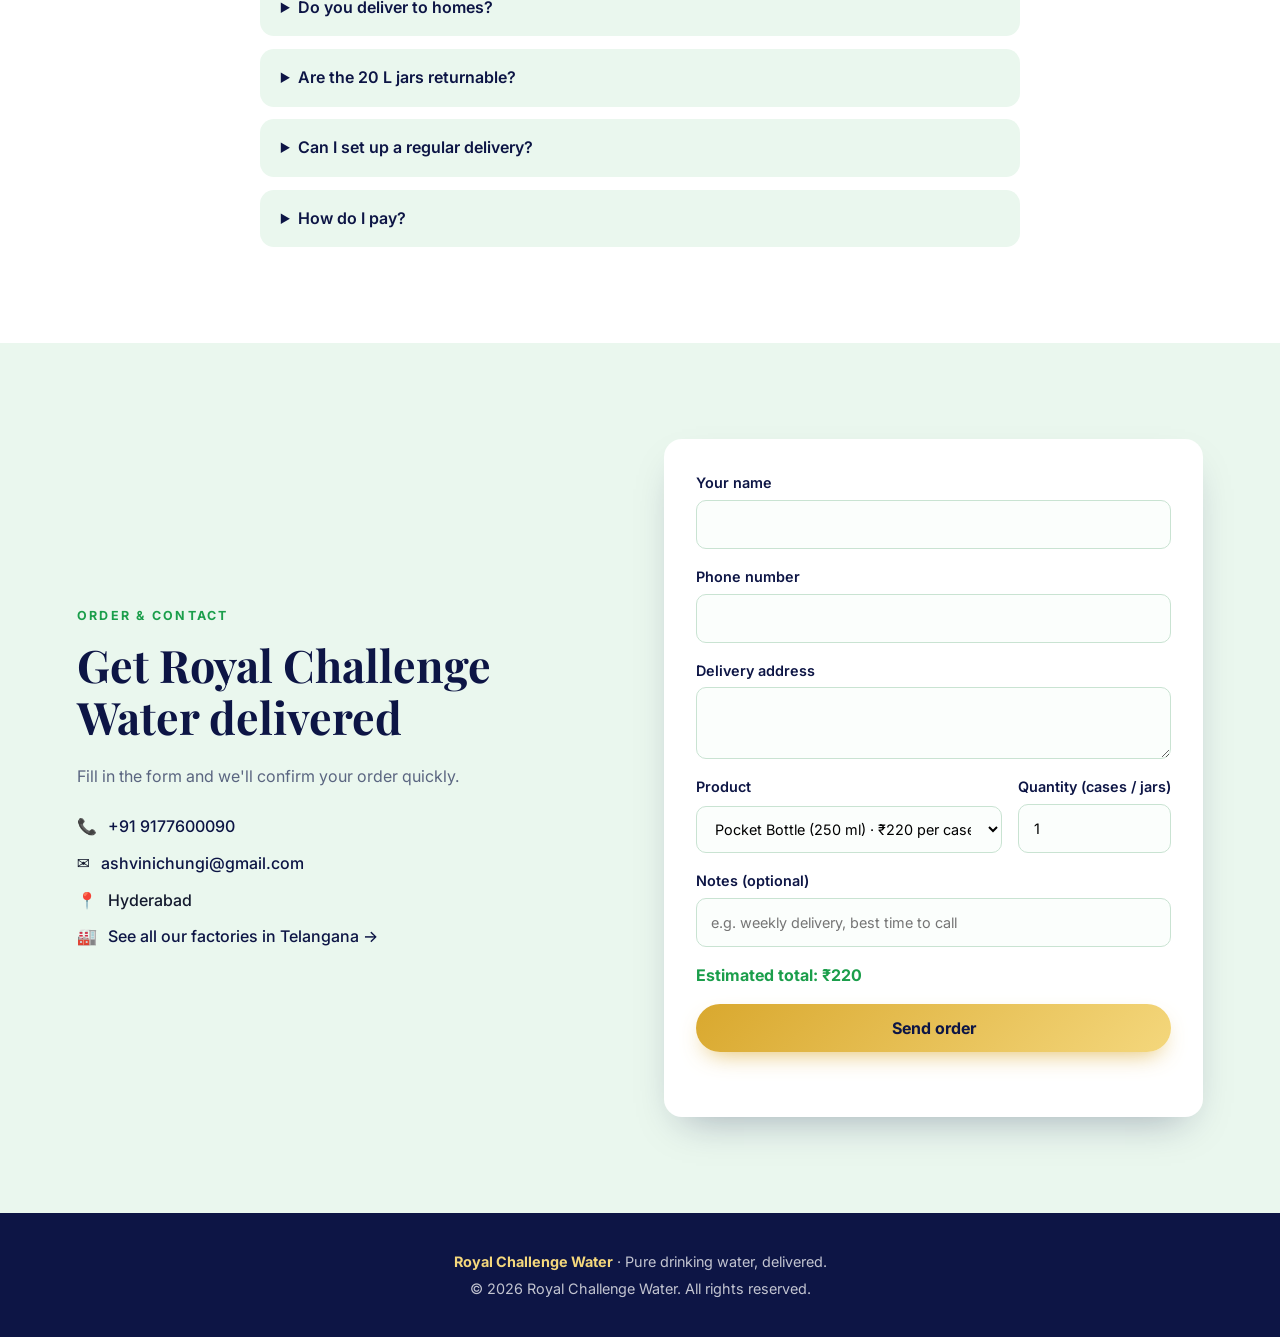
==== commit c5c9c070: "Use the real Royal Challenge bottle photo and clear water colour Cut the bottle out of the supplied " ====
--- a/royal-challenge-water/index.html
+++ b/royal-challenge-water/index.html
@@ -46,53 +46,7 @@
       </div>
       <div class="hero-art reveal" aria-hidden="true">
         <div class="bottle-wrap">
-          <svg class="bottle-svg" viewBox="0 0 200 470" role="img" aria-label="Royal Challenge packaged drinking water bottle">
-            <defs>
-              <linearGradient id="bGlass" x1="0" x2="1"><stop offset="0" stop-color="#fff" stop-opacity=".6"/><stop offset=".16" stop-color="#fff" stop-opacity=".1"/><stop offset=".5" stop-color="#fff" stop-opacity=".02"/><stop offset=".86" stop-color="#fff" stop-opacity=".14"/><stop offset="1" stop-color="#fff" stop-opacity=".55"/></linearGradient>
-              <linearGradient id="bWater" x1="0" y1="0" x2="0" y2="1"><stop offset="0" stop-color="#dff6fb"/><stop offset=".35" stop-color="#abdff0"/><stop offset="1" stop-color="#5ab6d8"/></linearGradient>
-              <linearGradient id="bWaterSide" x1="0" x2="1"><stop offset="0" stop-color="#fff" stop-opacity=".3"/><stop offset=".25" stop-color="#fff" stop-opacity="0"/><stop offset=".75" stop-color="#0d1545" stop-opacity="0"/><stop offset="1" stop-color="#0d1545" stop-opacity=".22"/></linearGradient>
-              <linearGradient id="bCap" x1="0" x2="1"><stop offset="0" stop-color="#0c8a17"/><stop offset=".25" stop-color="#3fdc4b"/><stop offset=".55" stop-color="#1fbd2b"/><stop offset=".85" stop-color="#0f9a1c"/><stop offset="1" stop-color="#097012"/></linearGradient>
-              <linearGradient id="bLabelShade" x1="0" x2="1"><stop offset="0" stop-color="#000" stop-opacity=".38"/><stop offset=".12" stop-color="#000" stop-opacity="0"/><stop offset=".3" stop-color="#fff" stop-opacity=".25"/><stop offset=".48" stop-color="#fff" stop-opacity="0"/><stop offset=".85" stop-color="#000" stop-opacity="0"/><stop offset="1" stop-color="#000" stop-opacity=".42"/></linearGradient>
-              <radialGradient id="bShadow"><stop offset="0" stop-color="#0d1545" stop-opacity=".4"/><stop offset="1" stop-color="#0d1545" stop-opacity="0"/></radialGradient>
-              <filter id="bBlur"><feGaussianBlur stdDeviation="1.6"/></filter>
-              <clipPath id="bBody"><path d="M84 46 L84 64 C84 92 40 106 40 152 L40 404 C40 428 58 446 100 446 C142 446 160 428 160 404 L160 152 C160 106 116 92 116 64 L116 46 Z"/></clipPath>
-            </defs>
-            <ellipse cx="100" cy="452" rx="82" ry="10" fill="url(#bShadow)"/>
-            <g clip-path="url(#bBody)">
-              <rect x="30" y="78" width="140" height="380" fill="url(#bWater)"/>
-              <rect x="30" y="78" width="140" height="380" fill="url(#bWaterSide)"/>
-              <ellipse cx="100" cy="78" rx="21" ry="3.5" fill="#f2fcff" opacity=".9"/>
-              <ellipse cx="100" cy="440" rx="44" ry="7" fill="#fff" opacity=".35"/>
-              <path d="M40 168 Q100 174 160 168" stroke="rgba(13,21,69,.12)" stroke-width="1.8" fill="none"/><path d="M40 170.5 Q100 176.5 160 170.5" stroke="rgba(255,255,255,.5)" stroke-width="1.2" fill="none"/><path d="M40 180 Q100 186 160 180" stroke="rgba(13,21,69,.12)" stroke-width="1.8" fill="none"/><path d="M40 182.5 Q100 188.5 160 182.5" stroke="rgba(255,255,255,.5)" stroke-width="1.2" fill="none"/>
-              <g>
-                <rect x="40" y="206" width="120" height="116" fill="#1b9e4b"/>
-                <circle cx="100" cy="222" r="6" fill="#f4c542"/>
-                <g stroke="#f4c542" stroke-width="1.6" stroke-linecap="round"><path d="M100 211v3M89 222h3M108 222h3M92 214l2 2M108 214l-2 2"/></g>
-                <rect x="40" y="233" width="120" height="48" fill="#0d1545"/>
-                <rect x="40" y="235.5" width="120" height="0.8" fill="#fff" opacity=".7"/>
-                <rect x="40" y="277.7" width="120" height="0.8" fill="#fff" opacity=".7"/>
-                <text x="100" y="255" text-anchor="middle" font-family="Georgia,'Times New Roman',serif" font-weight="700" font-size="15" letter-spacing=".6" fill="#fff">ROYAL</text>
-                <text x="100" y="271" text-anchor="middle" font-family="Georgia,'Times New Roman',serif" font-weight="700" font-size="13.2" fill="#fff">CHALLENGE</text>
-                <text x="100" y="296" text-anchor="middle" font-family="Arial,sans-serif" font-weight="700" font-size="5.6" letter-spacing=".5" fill="#fff">PACKAGED DRINKING WATER</text>
-                <text x="100" y="306" text-anchor="middle" font-family="Arial,sans-serif" font-weight="700" font-size="5" letter-spacing=".5" fill="#d6f7df">WITH ADDED MINERALS</text>
-                <rect x="40" y="206" width="120" height="116" fill="url(#bLabelShade)"/>
-              </g>
-              <path d="M40 338 Q100 347 160 338" stroke="rgba(13,21,69,.16)" stroke-width="2.2" fill="none"/><path d="M40 341 Q100 350 160 341" stroke="rgba(255,255,255,.55)" stroke-width="1.4" fill="none"/><path d="M40 354 Q100 363 160 354" stroke="rgba(13,21,69,.16)" stroke-width="2.2" fill="none"/><path d="M40 357 Q100 366 160 357" stroke="rgba(255,255,255,.55)" stroke-width="1.4" fill="none"/><path d="M40 370 Q100 379 160 370" stroke="rgba(13,21,69,.16)" stroke-width="2.2" fill="none"/><path d="M40 373 Q100 382 160 373" stroke="rgba(255,255,255,.55)" stroke-width="1.4" fill="none"/><path d="M40 386 Q100 395 160 386" stroke="rgba(13,21,69,.16)" stroke-width="2.2" fill="none"/><path d="M40 389 Q100 398 160 389" stroke="rgba(255,255,255,.55)" stroke-width="1.4" fill="none"/>
-              <path d="M84 46 L84 64 C84 92 40 106 40 152 L40 404 C40 428 58 446 100 446 C142 446 160 428 160 404 L160 152 C160 106 116 92 116 64 L116 46 Z" fill="url(#bGlass)"/>
-              <path d="M53 150 C50 200 50 330 54 398" stroke="#fff" stroke-width="5" stroke-linecap="round" fill="none" opacity=".55" filter="url(#bBlur)"/>
-              <path d="M148 165 L148 392" stroke="#fff" stroke-width="2.5" stroke-linecap="round" fill="none" opacity=".4"/>
-              <path d="M72 84 C64 98 54 112 49 136" stroke="#fff" stroke-width="4" stroke-linecap="round" fill="none" opacity=".65" filter="url(#bBlur)"/>
-              <path d="M126 80 C134 94 144 108 151 132" stroke="#fff" stroke-width="2" stroke-linecap="round" fill="none" opacity=".35"/>
-            </g>
-            <path d="M84 46 L84 64 C84 92 40 106 40 152 L40 404 C40 428 58 446 100 446 C142 446 160 428 160 404 L160 152 C160 106 116 92 116 64 L116 46 Z" fill="none" stroke="rgba(13,21,69,.38)" stroke-width="1.3"/>
-            <rect x="74" y="55" width="52" height="5" rx="2.5" fill="#fff" fill-opacity=".6" stroke="rgba(13,21,69,.3)" stroke-width=".8"/>
-            <rect x="80" y="44" width="40" height="8" rx="2" fill="url(#bCap)"/>
-            <rect x="80" y="8" width="40" height="38" rx="6" fill="url(#bCap)"/>
-            <line x1="85.0" y1="15" x2="85.0" y2="41" stroke="rgba(0,0,0,.2)" stroke-width="1.2"/><line x1="88.5" y1="15" x2="88.5" y2="41" stroke="rgba(0,0,0,.2)" stroke-width="1.2"/><line x1="92.0" y1="15" x2="92.0" y2="41" stroke="rgba(0,0,0,.2)" stroke-width="1.2"/><line x1="95.5" y1="15" x2="95.5" y2="41" stroke="rgba(0,0,0,.2)" stroke-width="1.2"/><line x1="99.0" y1="15" x2="99.0" y2="41" stroke="rgba(0,0,0,.2)" stroke-width="1.2"/><line x1="102.5" y1="15" x2="102.5" y2="41" stroke="rgba(0,0,0,.2)" stroke-width="1.2"/><line x1="106.0" y1="15" x2="106.0" y2="41" stroke="rgba(0,0,0,.2)" stroke-width="1.2"/><line x1="109.5" y1="15" x2="109.5" y2="41" stroke="rgba(0,0,0,.2)" stroke-width="1.2"/><line x1="113.0" y1="15" x2="113.0" y2="41" stroke="rgba(0,0,0,.2)" stroke-width="1.2"/><line x1="116.5" y1="15" x2="116.5" y2="41" stroke="rgba(0,0,0,.2)" stroke-width="1.2"/>
-            <ellipse cx="100" cy="9" rx="20" ry="3.2" fill="#6bf275"/>
-            <rect x="84" y="13" width="9" height="30" rx="4" fill="#fff" opacity=".35"/>
-            <rect x="80" y="8" width="40" height="38" rx="6" fill="none" stroke="rgba(0,0,0,.3)" stroke-width=".9"/>
-          </svg>
+          <img class="bottle-photo" src="bottle.png" width="222" height="752" alt="Royal Challenge packaged drinking water bottle">
         </div>
       </div>
       <svg class="wave" viewBox="0 0 1440 120" preserveAspectRatio="none" aria-hidden="true"><path d="M0 60c240 50 480 50 720 0s480-50 720 0v60H0z" /></svg>
--- a/royal-challenge-water/styles.css
+++ b/royal-challenge-water/styles.css
@@ -6,8 +6,8 @@
   --sky: #eaf7ee;
   --gold: #d9a82e;
   --gold-light: #f4d77c;
-  --water: #4fb6d6;
-  --water-light: #bfe9f2;
+  --water: #c4d7dc;
+  --water-light: #f4fafb;
   --ink: #141a2e;
   --muted: #5a6580;
   --white: #ffffff;
@@ -102,7 +102,7 @@
 /* Big bottle */
 .hero-art { display: flex; justify-content: center; }
 .bottle-wrap { animation: float 5s ease-in-out infinite; }
-.bottle-svg { display: block; width: min(250px, 60vw); height: auto; filter: drop-shadow(0 26px 26px rgba(13, 21, 69, 0.22)); }
+.bottle-photo { display: block; height: clamp(320px, 56vh, 480px); width: auto; max-width: 100%; filter: drop-shadow(0 26px 22px rgba(13, 21, 69, 0.28)); }
 @keyframes float { 50% { transform: translateY(-14px) rotate(-1.5deg); } }
 
 /* ---------- Stats ---------- */
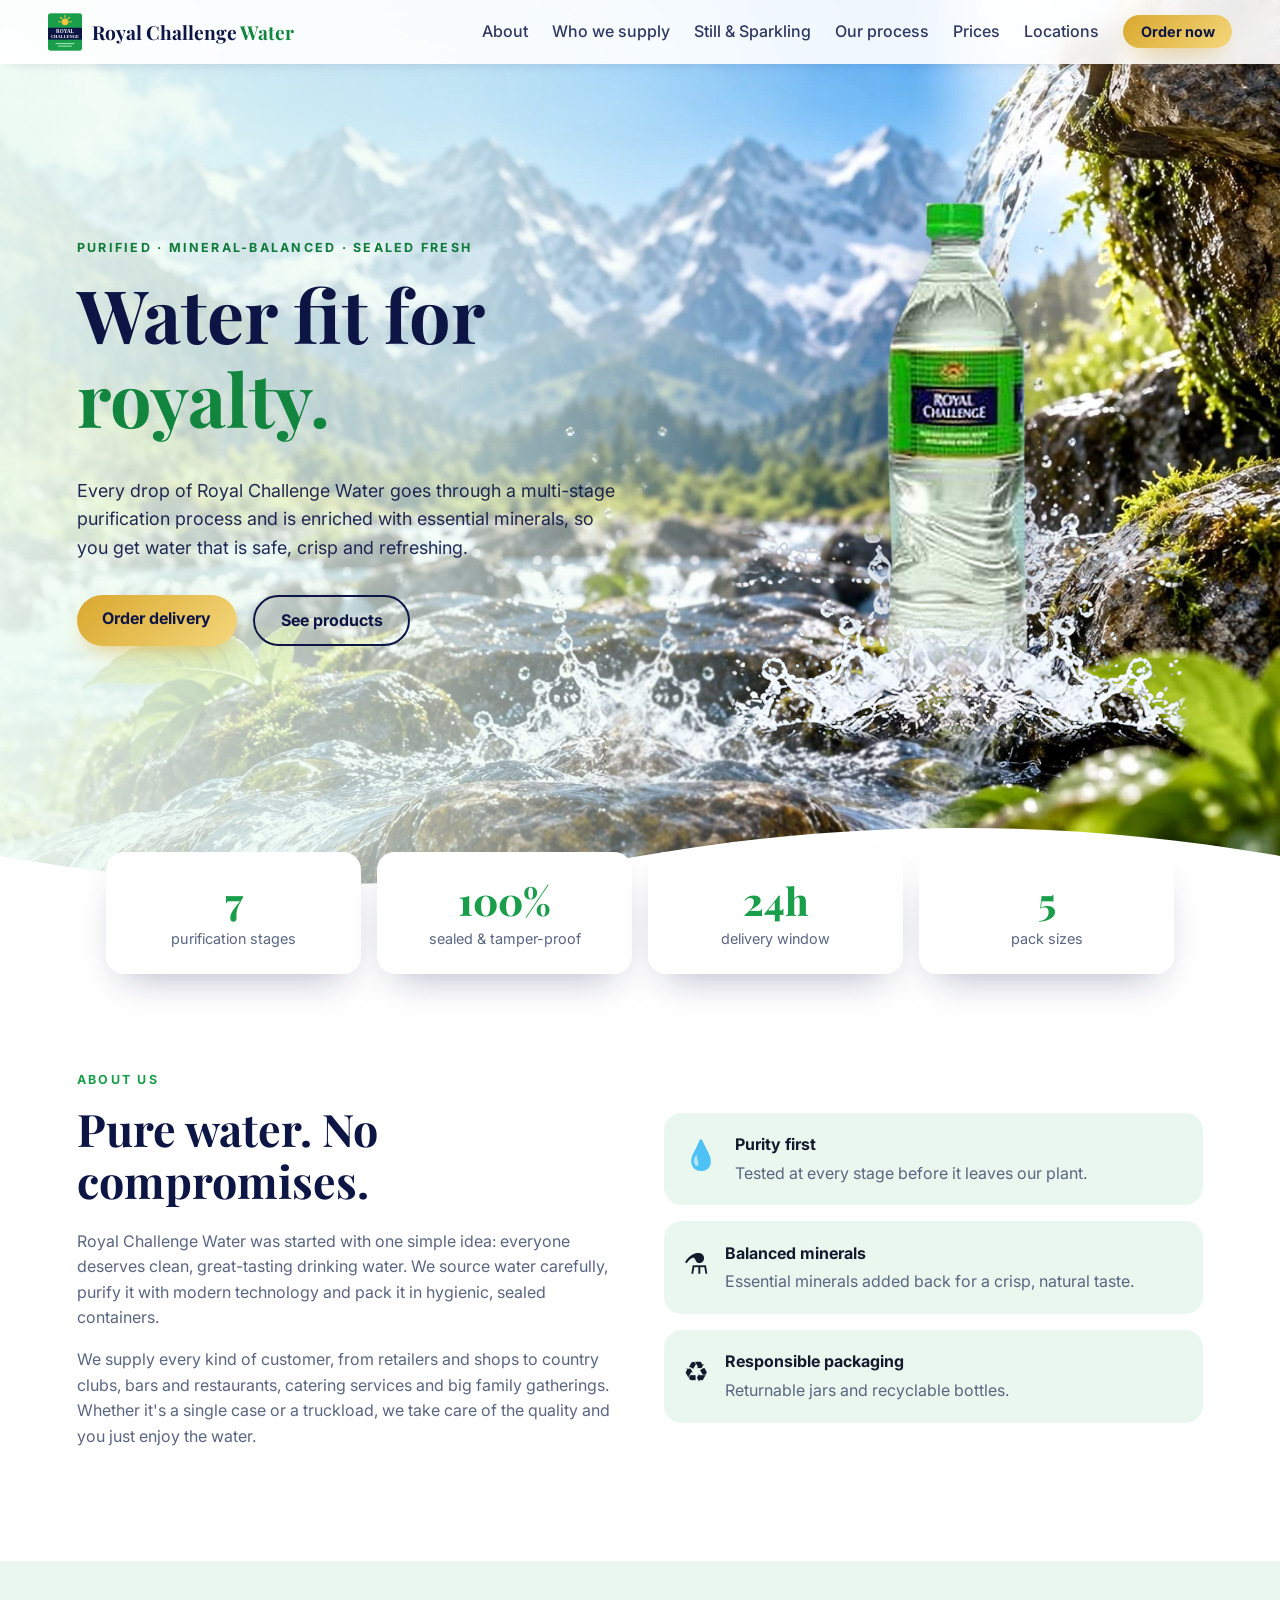
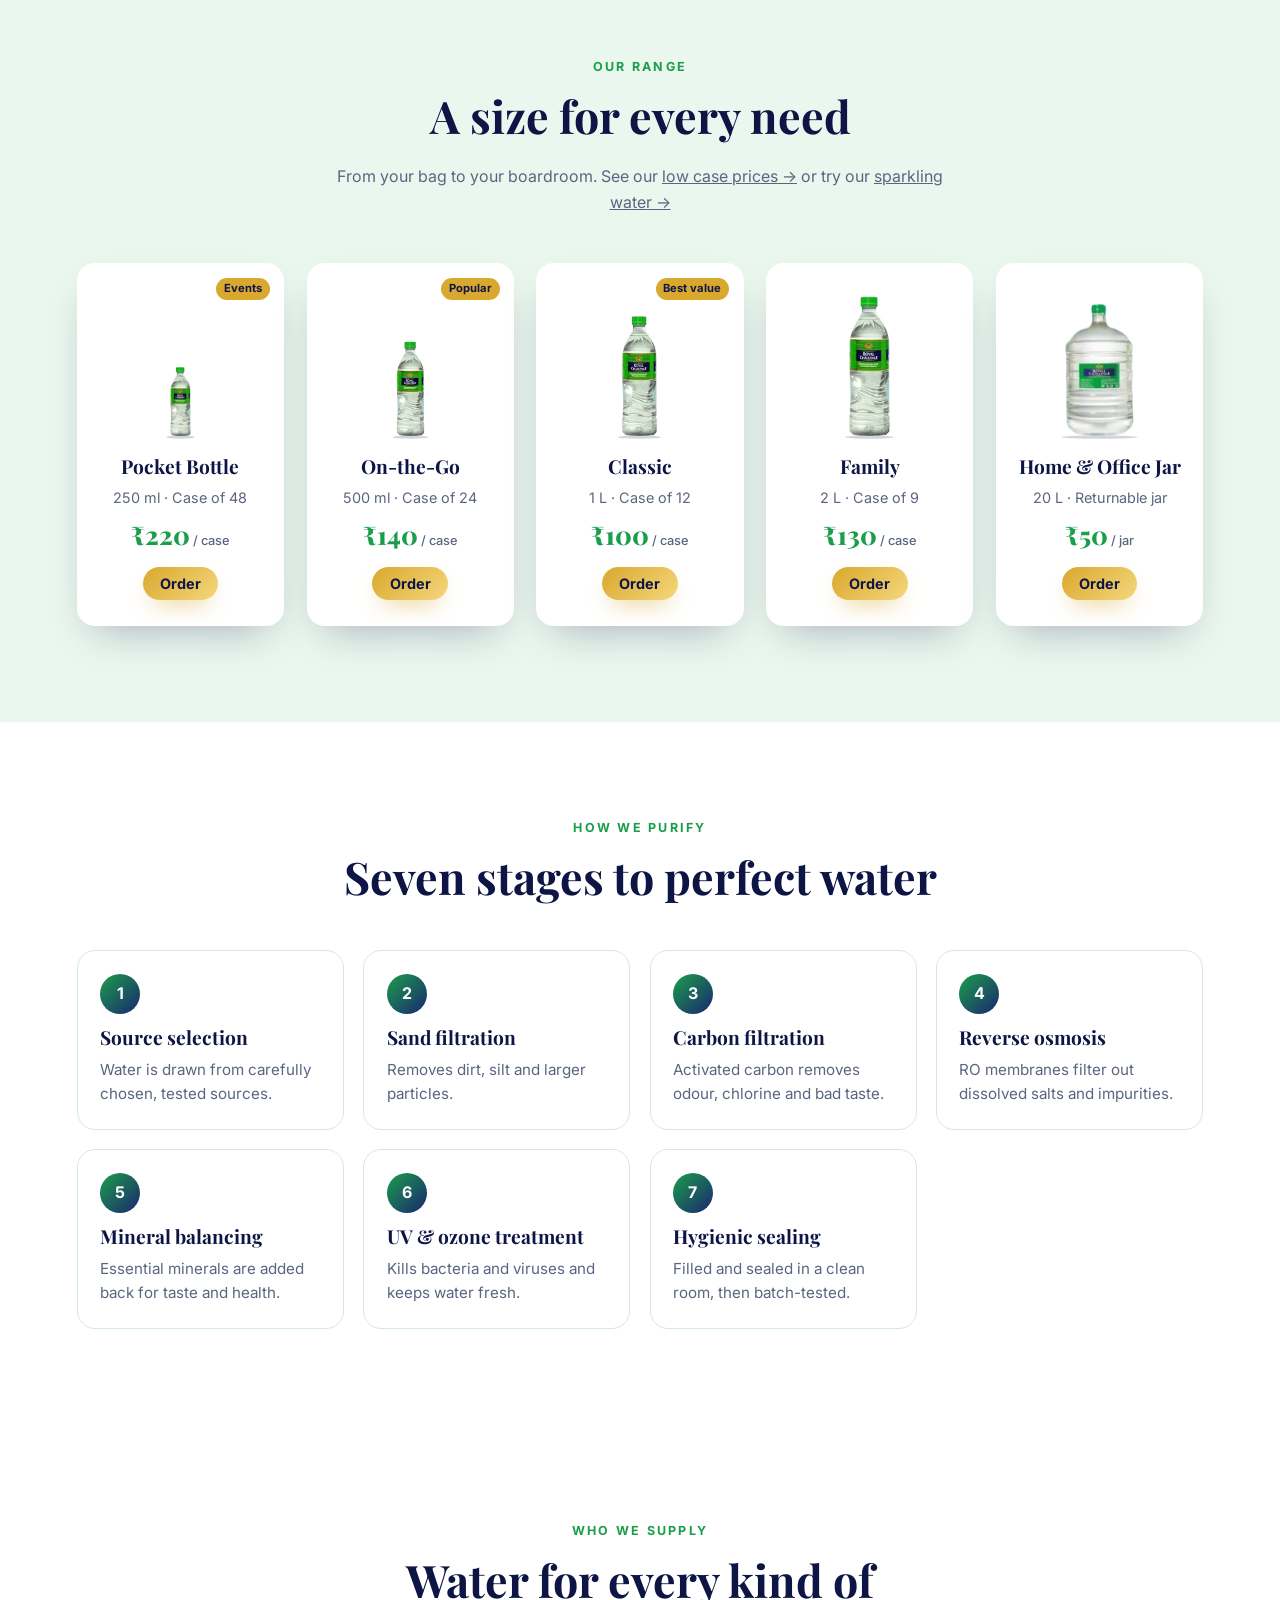
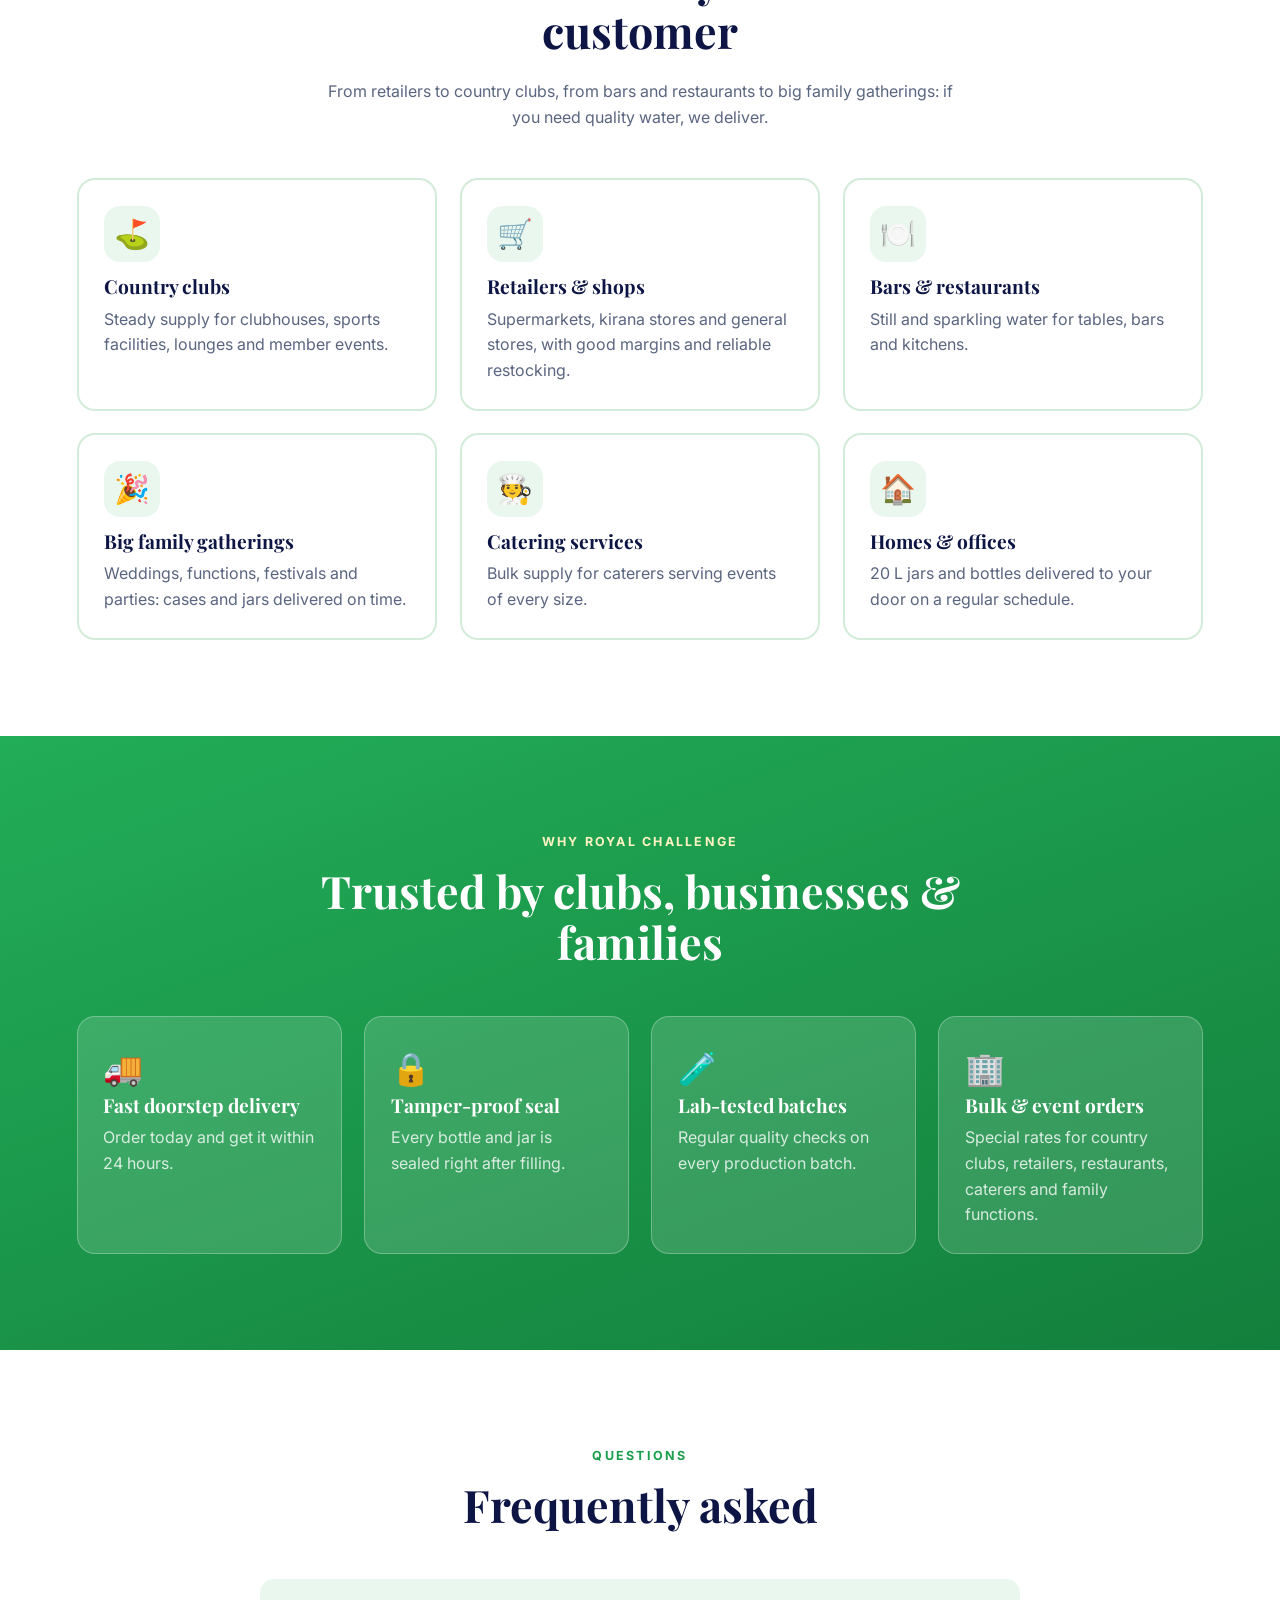
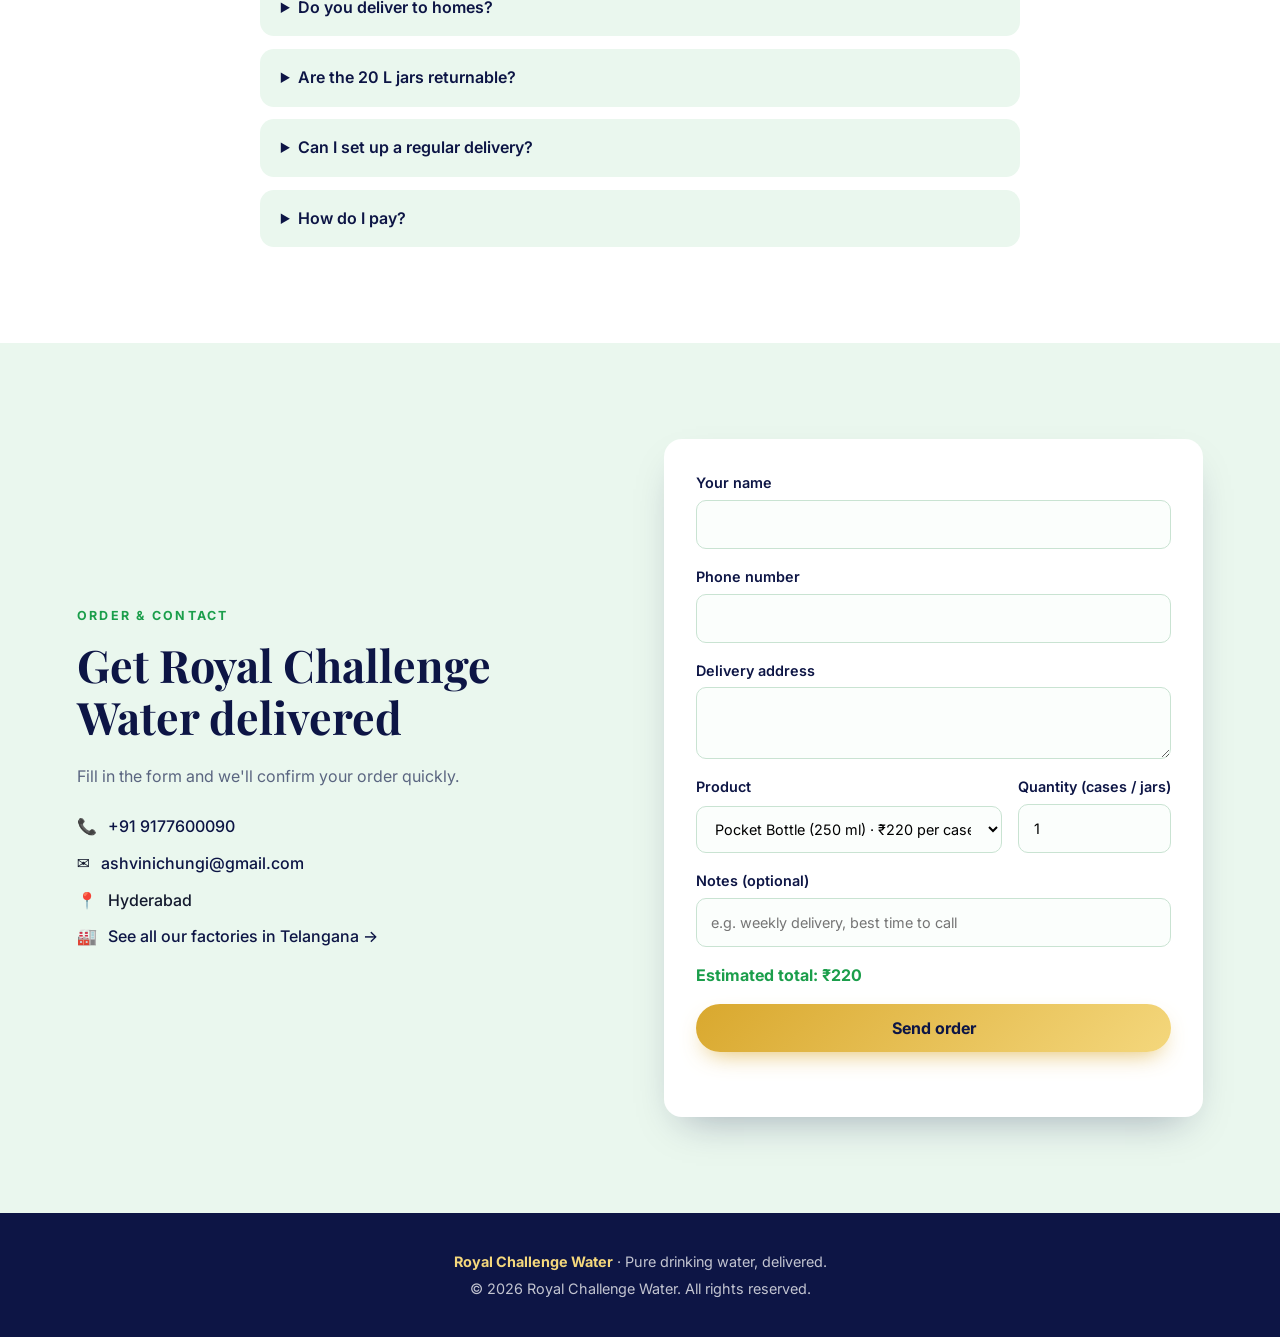
==== commit b5cf3f62: "Add a natural water splash around the hero bottle Cut the splash crown and droplets out of the suppl" ====
--- a/royal-challenge-water/index.html
+++ b/royal-challenge-water/index.html
@@ -45,9 +45,11 @@
         </div>
       </div>
       <div class="hero-art reveal" aria-hidden="true">
+        <img class="splash splash-back" src="splash.png" width="820" height="392" alt="">
         <div class="bottle-wrap">
           <img class="bottle-photo" src="bottle.png" width="222" height="752" alt="Royal Challenge packaged drinking water bottle">
         </div>
+        <img class="splash splash-front" src="splash.png" width="820" height="392" alt="">
       </div>
       <svg class="wave" viewBox="0 0 1440 120" preserveAspectRatio="none" aria-hidden="true"><path d="M0 60c240 50 480 50 720 0s480-50 720 0v60H0z" /></svg>
     </section>
--- a/royal-challenge-water/styles.css
+++ b/royal-challenge-water/styles.css
@@ -75,7 +75,7 @@
   min-height: 100vh;
   display: grid; grid-template-columns: 1.1fr 0.9fr; align-items: center; gap: 2rem;
   padding: 7rem clamp(1rem, 6vw, 6rem) 8rem;
-  background: radial-gradient(circle at 72% 38%, #f6fff8 0%, #d3f1dc 42%, #a6dfb9 100%);
+  background: linear-gradient(90deg, rgba(238, 252, 243, 0.92) 0%, rgba(238, 252, 243, 0.62) 36%, rgba(238, 252, 243, 0) 66%), url("scene.jpg") center / cover no-repeat, #7fb8d6;
   color: var(--navy);
   overflow: hidden;
 }
@@ -103,7 +103,7 @@
 .hero-art { display: flex; justify-content: center; }
 .bottle-wrap { animation: float 5s ease-in-out infinite; }
 .bottle-photo { display: block; height: clamp(320px, 56vh, 480px); width: auto; max-width: 100%; filter: drop-shadow(0 26px 22px rgba(13, 21, 69, 0.28)); }
-@keyframes float { 50% { transform: translateY(-14px) rotate(-1.5deg); } }
+@keyframes float { 50% { transform: translateY(-8px); } }
 
 /* ---------- Stats ---------- */
 .stats {
@@ -220,7 +220,7 @@
 .page-hero {
   position: relative; overflow: hidden;
   padding: 8rem clamp(1rem, 6vw, 6rem) 7rem; text-align: center;
-  background: radial-gradient(circle at 50% 0%, #f6fff8 0%, #d3f1dc 45%, #a6dfb9 100%);
+  background: linear-gradient(rgba(238, 252, 243, 0.72), rgba(238, 252, 243, 0.4)), url("scene.jpg") center / cover no-repeat, #7fb8d6;
   color: var(--navy);
 }
 .page-hero h1 { font-size: clamp(2.2rem, 5vw, 3.8rem); }
@@ -352,3 +352,16 @@
 .bottle-icon { display: block; height: 150px; width: auto; max-width: 100%; margin: 0 auto; }
 .product .bottle-icon, .price-card .bottle-icon { transition: transform 0.25s; }
 .product:hover .bottle-icon, .price-card:hover .bottle-icon { transform: translateY(-4px) scale(1.04); }
+
+/* ---------- Hero splash base ---------- */
+.hero-art { position: relative; }
+.hero-art::before {
+  content: ""; position: absolute; left: 50%; bottom: -6px; z-index: 0;
+  width: min(170px, 60%); height: 20px; transform: translateX(-50%);
+  border-radius: 50%; background: radial-gradient(ellipse at center, rgba(13, 21, 69, 0.5), rgba(13, 21, 69, 0) 70%);
+  filter: blur(3px);
+}
+.splash { position: absolute; left: 50%; bottom: -64px; width: min(470px, 130%); height: auto; transform: translateX(-50%); pointer-events: none; }
+.splash-back { z-index: 0; opacity: 0.95; }
+.splash-front { z-index: 2; -webkit-mask-image: linear-gradient(to top, #000 0%, #000 40%, transparent 64%); mask-image: linear-gradient(to top, #000 0%, #000 40%, transparent 64%); }
+.bottle-wrap { position: relative; z-index: 1; }
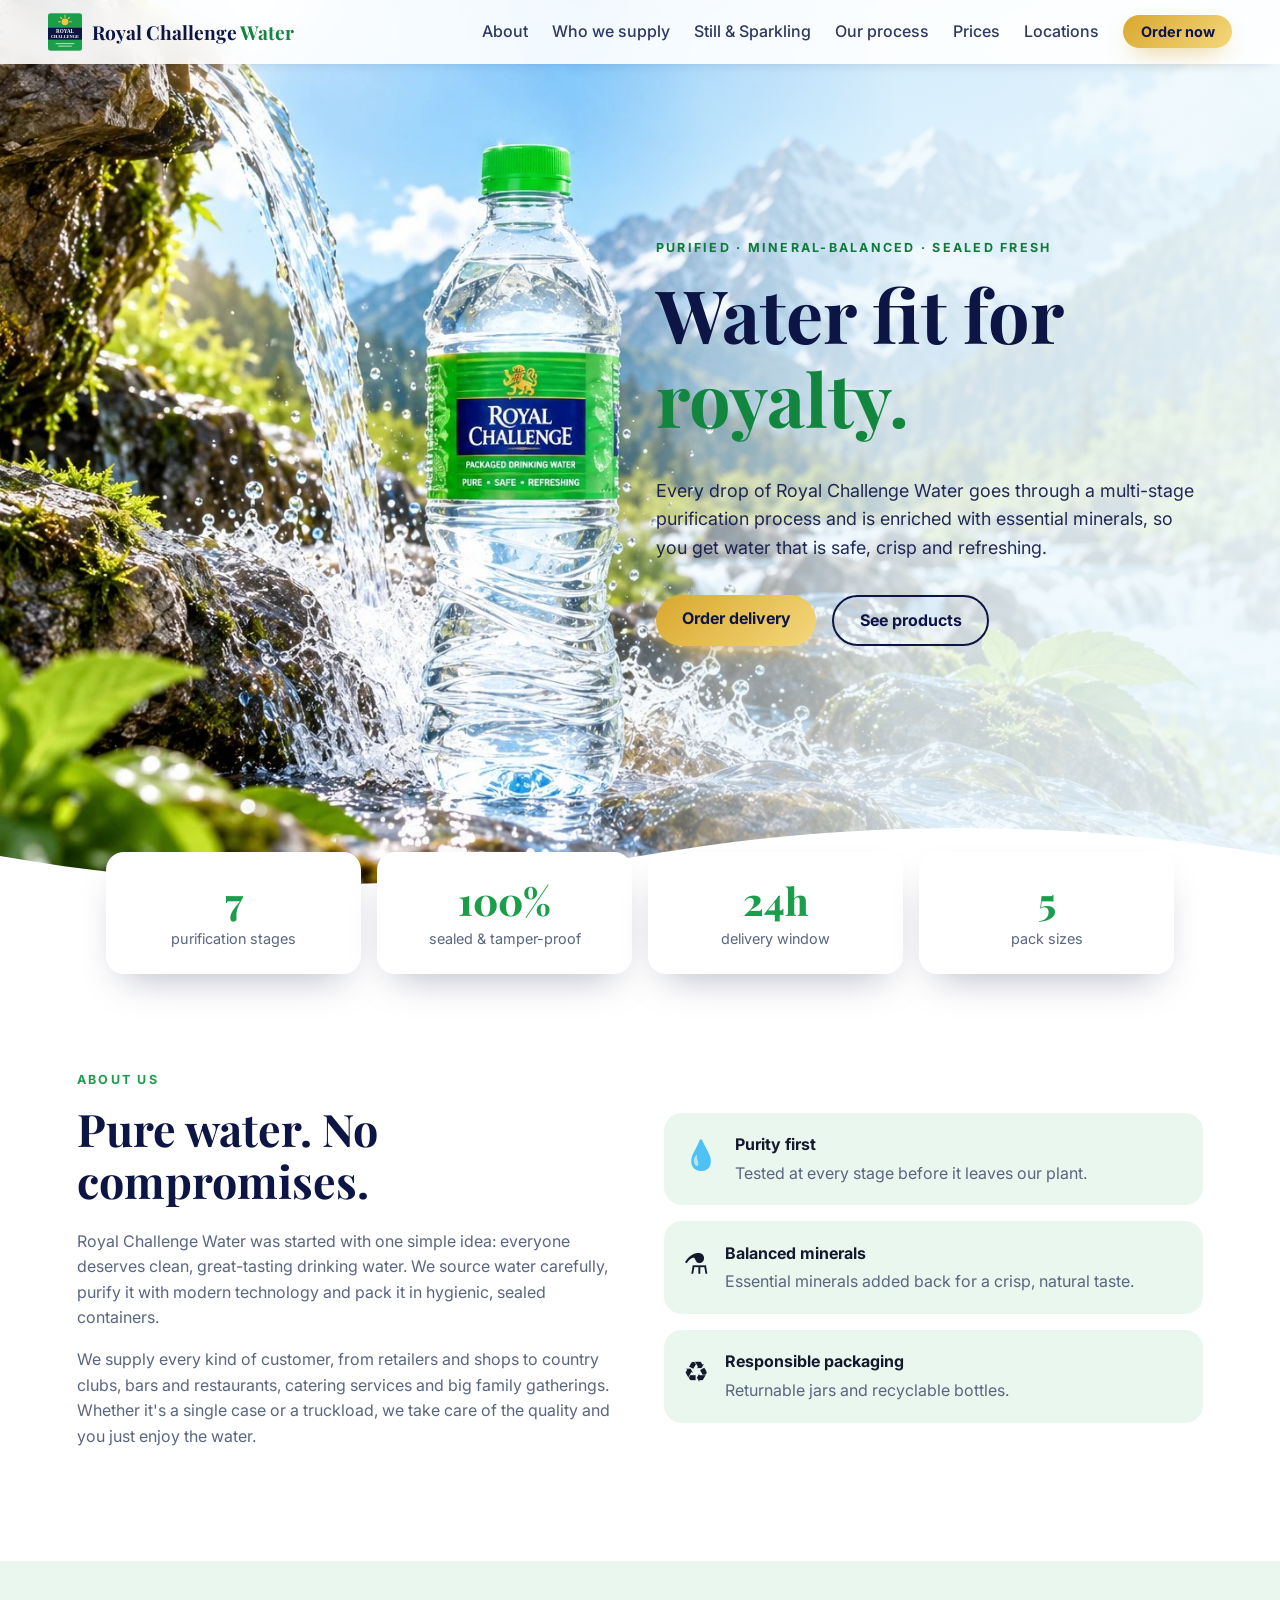
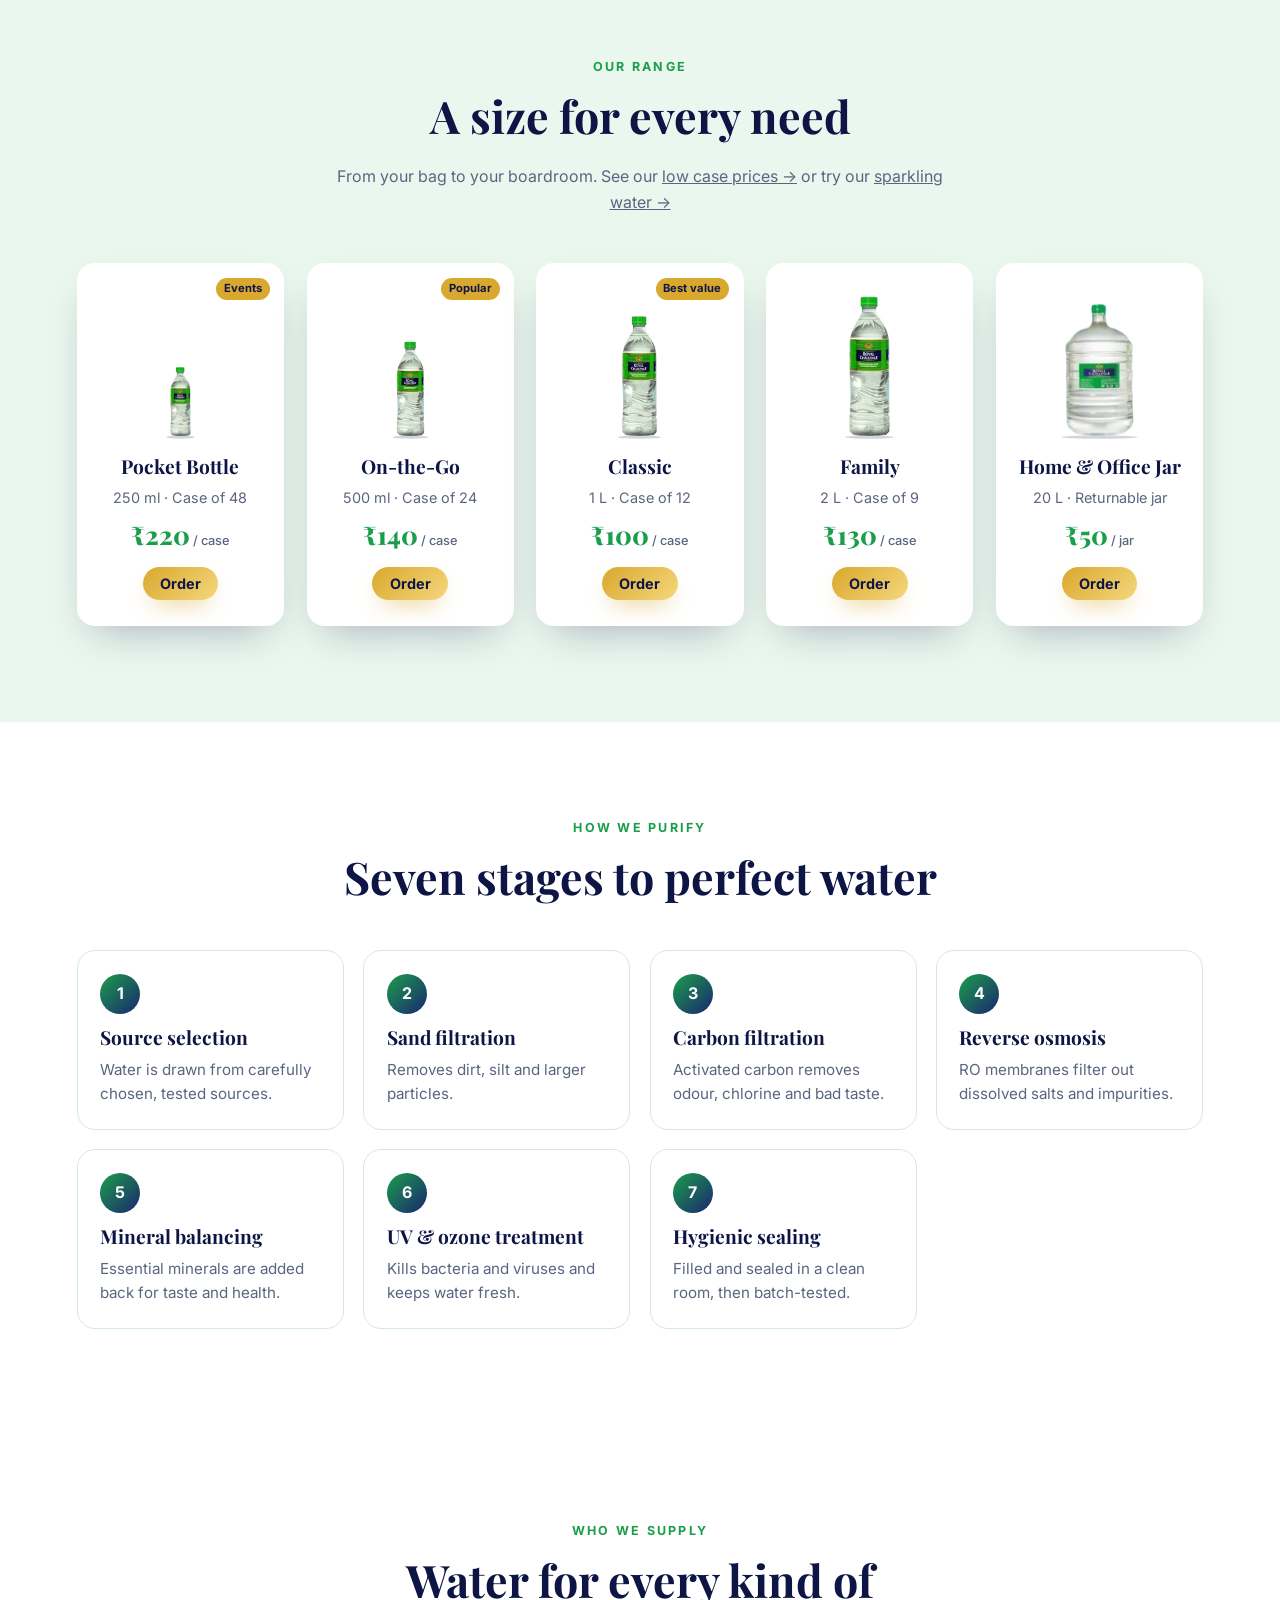
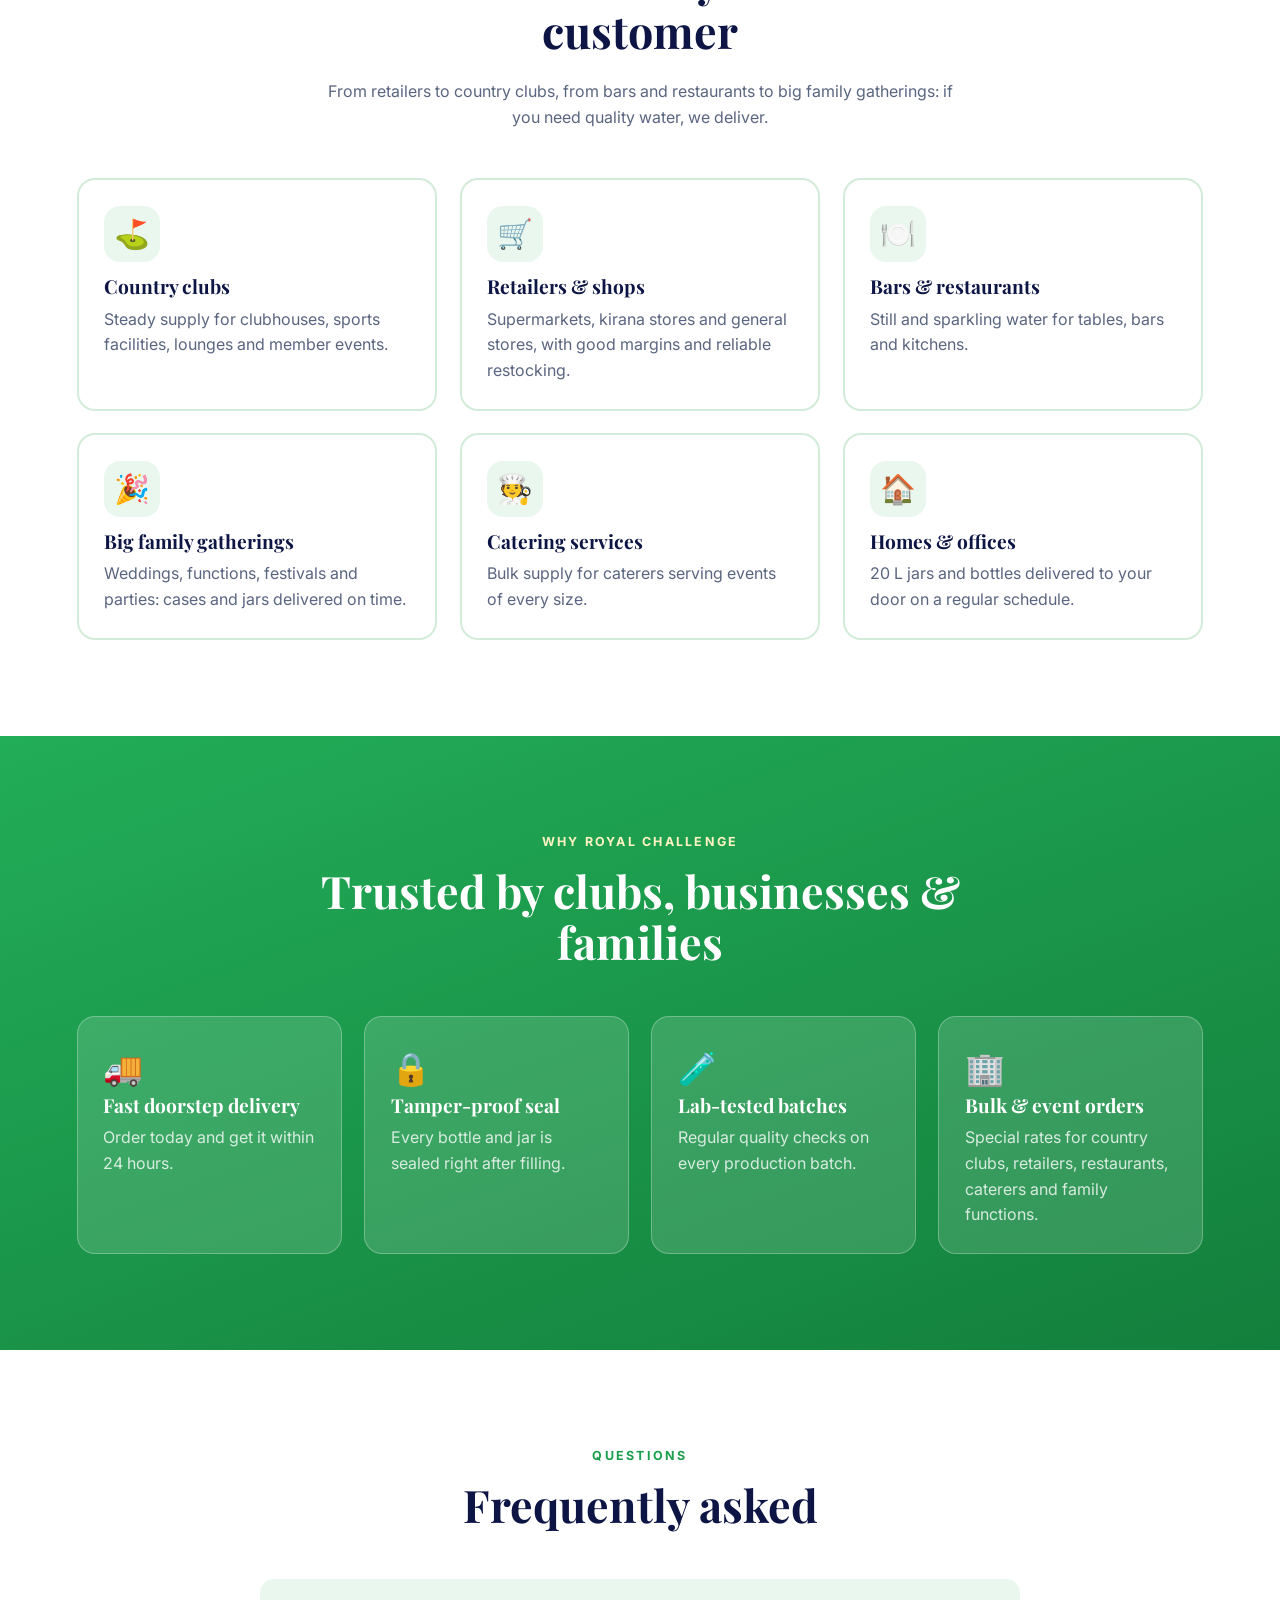
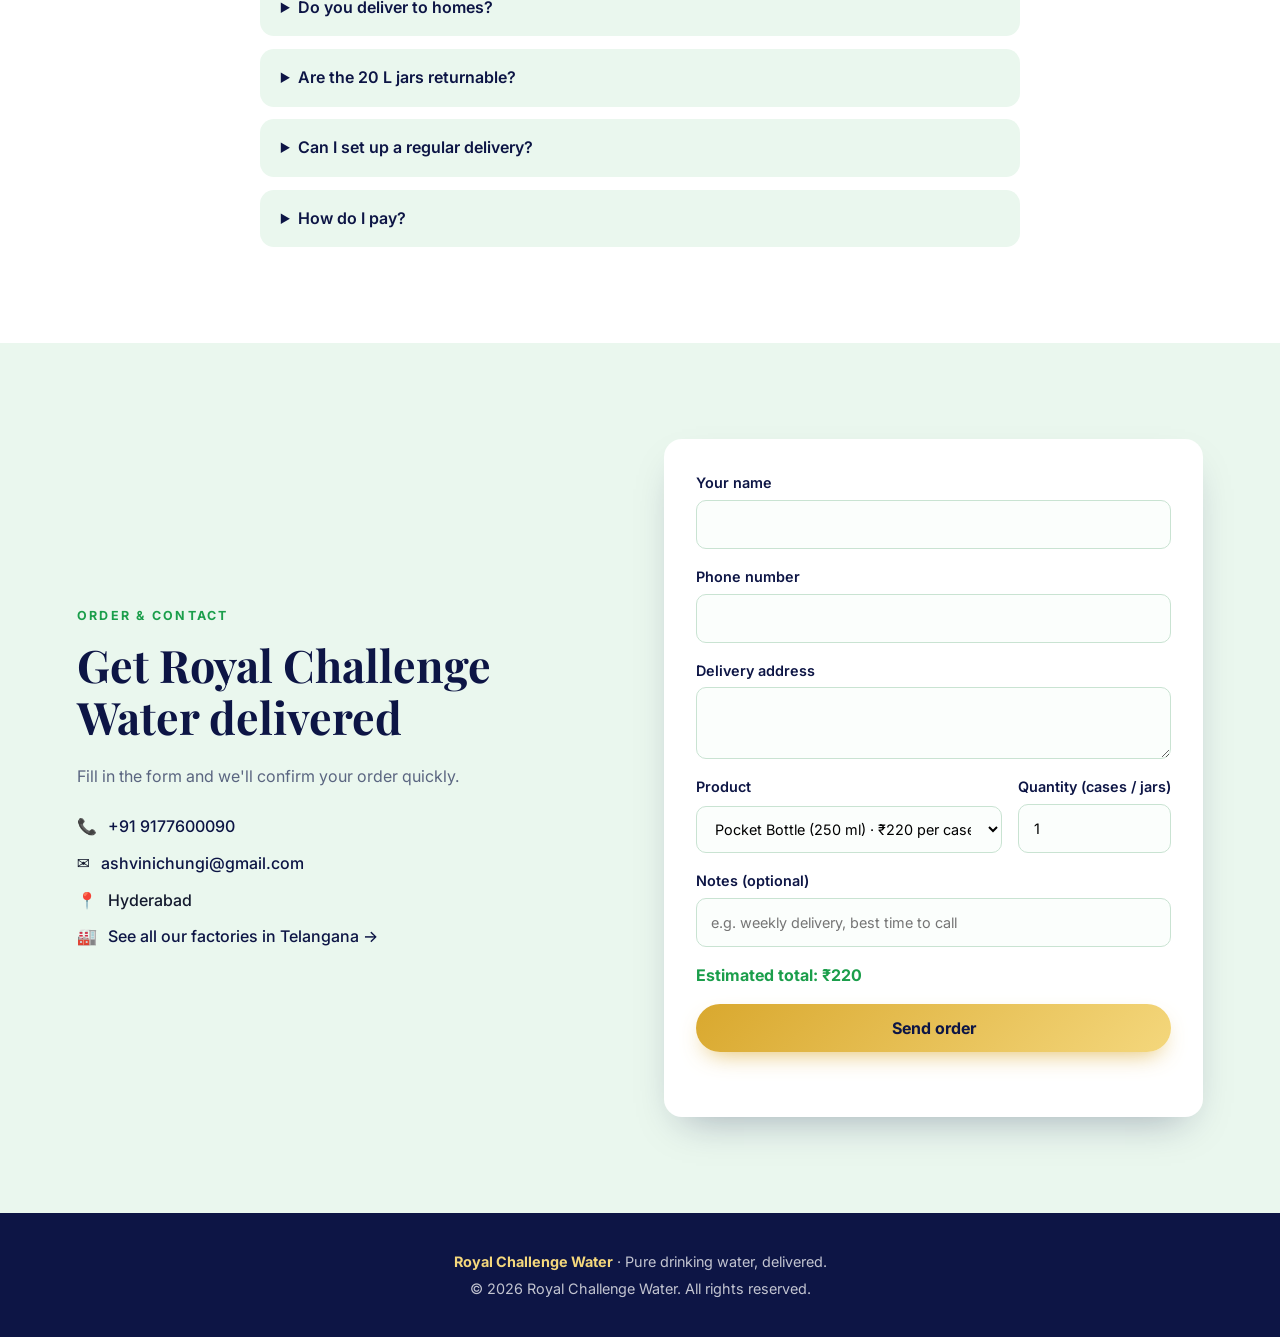
==== commit 3dece785: "Use the Royal Challenge bottle photo as the home hero backdrop The supplied photo already shows the " ====
--- a/royal-challenge-water/index.html
+++ b/royal-challenge-water/index.html
@@ -43,13 +43,6 @@
           <a class="btn" href="#order">Order delivery</a>
           <a class="btn btn-ghost" href="#products">See products</a>
         </div>
-      </div>
-      <div class="hero-art reveal" aria-hidden="true">
-        <img class="splash splash-back" src="splash.png" width="820" height="392" alt="">
-        <div class="bottle-wrap">
-          <img class="bottle-photo" src="bottle.png" width="222" height="752" alt="Royal Challenge packaged drinking water bottle">
-        </div>
-        <img class="splash splash-front" src="splash.png" width="820" height="392" alt="">
       </div>
       <svg class="wave" viewBox="0 0 1440 120" preserveAspectRatio="none" aria-hidden="true"><path d="M0 60c240 50 480 50 720 0s480-50 720 0v60H0z" /></svg>
     </section>
--- a/royal-challenge-water/styles.css
+++ b/royal-challenge-water/styles.css
@@ -101,8 +101,6 @@
 
 /* Big bottle */
 .hero-art { display: flex; justify-content: center; }
-.bottle-wrap { animation: float 5s ease-in-out infinite; }
-.bottle-photo { display: block; height: clamp(320px, 56vh, 480px); width: auto; max-width: 100%; filter: drop-shadow(0 26px 22px rgba(13, 21, 69, 0.28)); }
 @keyframes float { 50% { transform: translateY(-8px); } }
 
 /* ---------- Stats ---------- */
@@ -353,15 +351,23 @@
 .product .bottle-icon, .price-card .bottle-icon { transition: transform 0.25s; }
 .product:hover .bottle-icon, .price-card:hover .bottle-icon { transform: translateY(-4px) scale(1.04); }
 
-/* ---------- Hero splash base ---------- */
-.hero-art { position: relative; }
-.hero-art::before {
-  content: ""; position: absolute; left: 50%; bottom: -6px; z-index: 0;
-  width: min(170px, 60%); height: 20px; transform: translateX(-50%);
-  border-radius: 50%; background: radial-gradient(ellipse at center, rgba(13, 21, 69, 0.5), rgba(13, 21, 69, 0) 70%);
-  filter: blur(3px);
-}
-.splash { position: absolute; left: 50%; bottom: -64px; width: min(470px, 130%); height: auto; transform: translateX(-50%); pointer-events: none; }
-.splash-back { z-index: 0; opacity: 0.95; }
-.splash-front { z-index: 2; -webkit-mask-image: linear-gradient(to top, #000 0%, #000 40%, transparent 64%); mask-image: linear-gradient(to top, #000 0%, #000 40%, transparent 64%); }
-.bottle-wrap { position: relative; z-index: 1; }
+
+/* ---------- Home hero: photo with the bottle, headline on the right ---------- */
+.hero {
+  grid-template-columns: 1fr 1fr;
+  background:
+    linear-gradient(270deg, rgba(238, 249, 253, 0.93) 0%, rgba(238, 249, 253, 0.82) 30%, rgba(238, 249, 253, 0.5) 45%, rgba(238, 249, 253, 0) 55%),
+    url("hero.jpg") center 30% / cover no-repeat, #8cc3ee;
+}
+.hero-copy { grid-column: 2; }
+@media (max-width: 900px) {
+  .hero {
+    grid-template-columns: 1fr;
+    min-height: 0;
+    padding-bottom: 580px;
+    background:
+      linear-gradient(to bottom, #d3eafa 0, #d3eafa calc(100% - 580px), rgba(211, 234, 250, 0) calc(100% - 470px)),
+      url("hero.jpg") 41% 100% / auto 580px no-repeat, #d3eafa;
+  }
+  .hero-copy { grid-column: 1; }
+}
